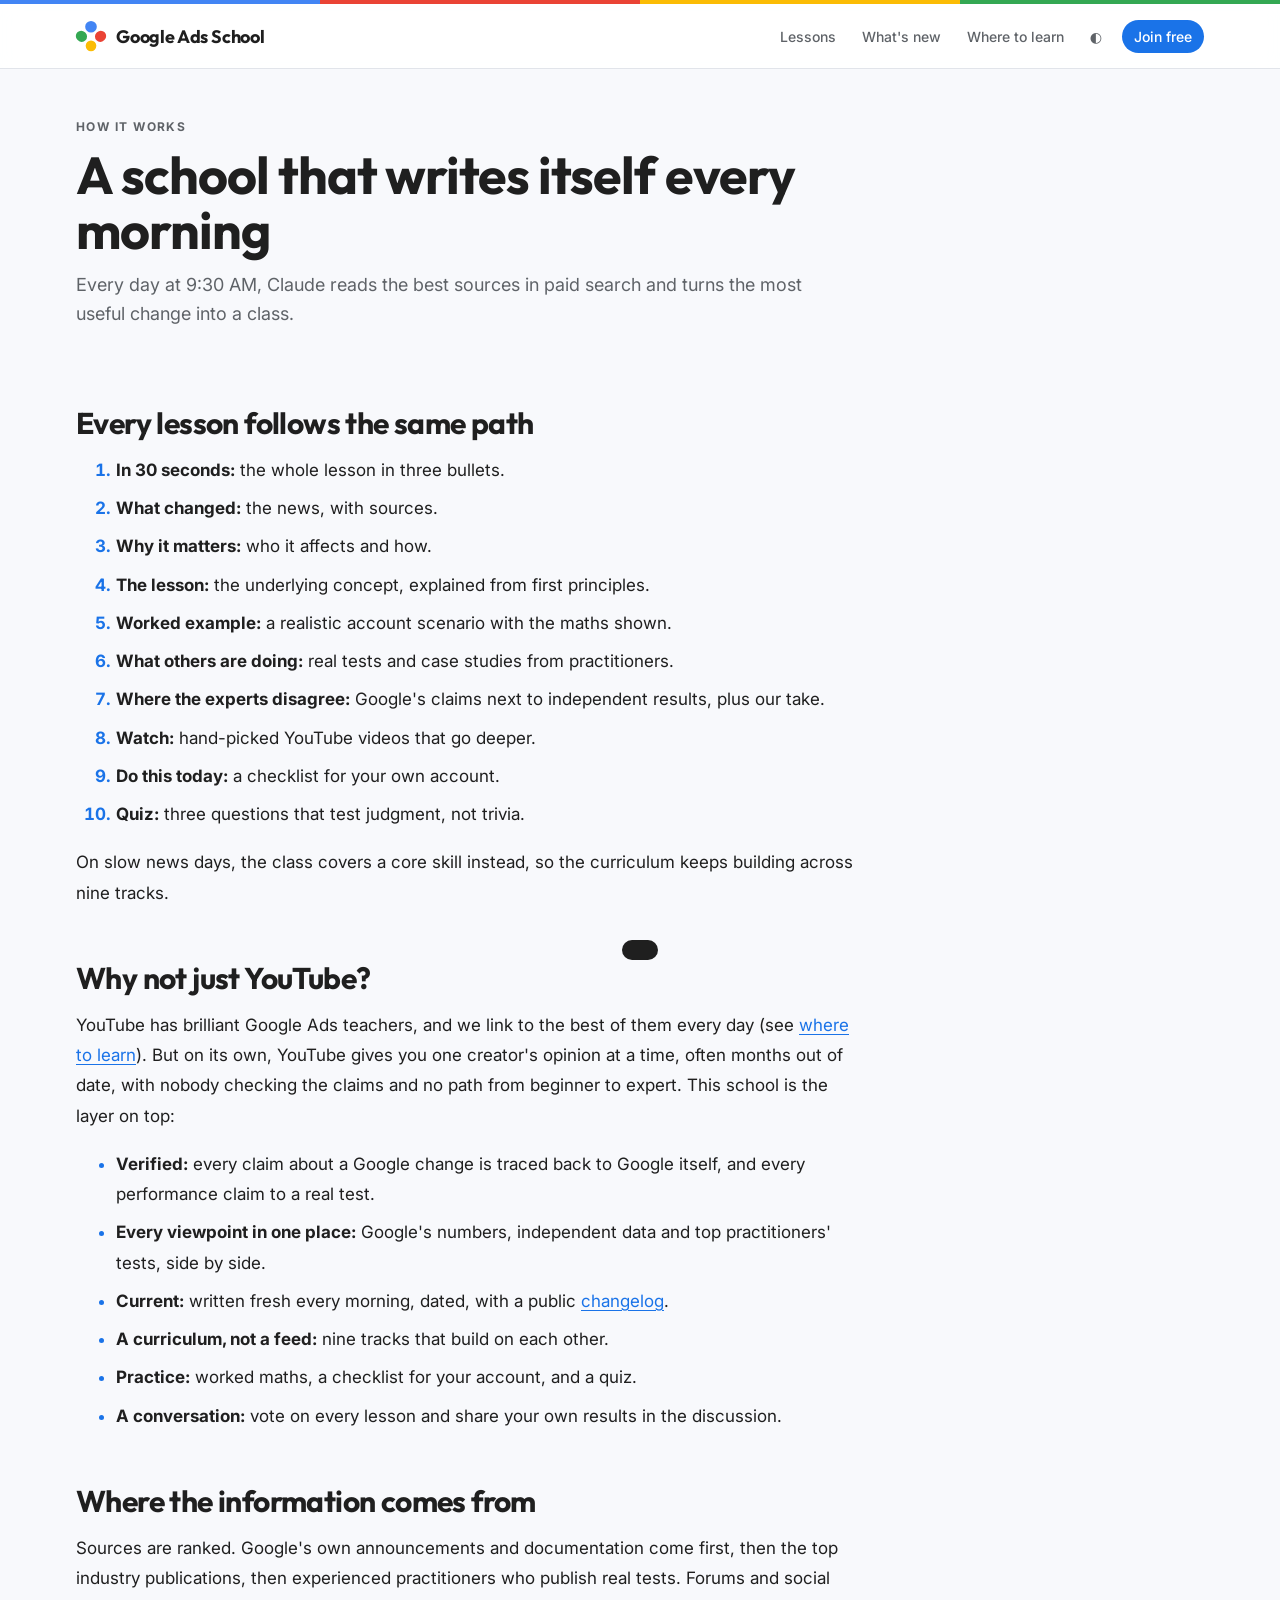
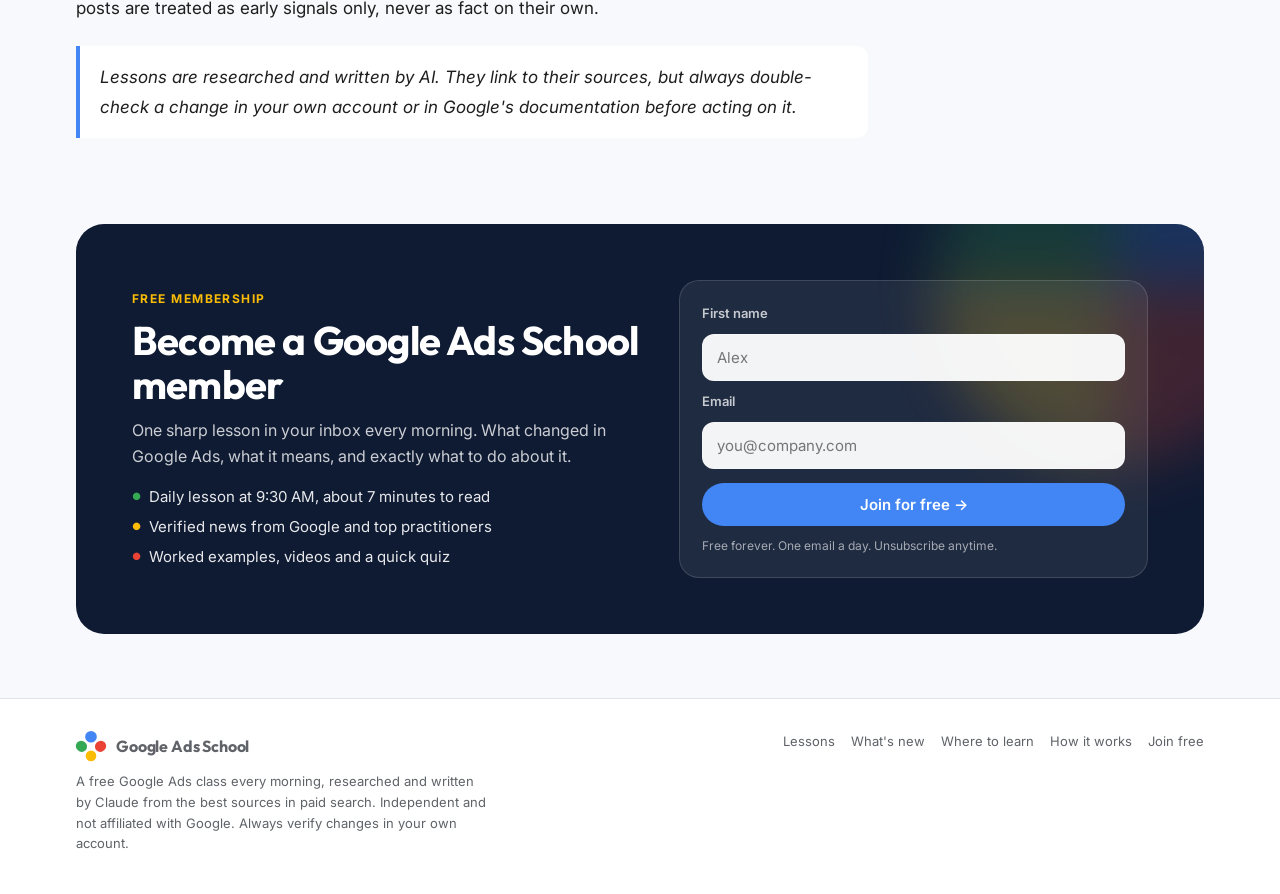
==== about.html @ 39fbebb6 "Launch Google Ads School with four lessons Static blog site, lesson build script, editorial playbook" ====
<!doctype html>
<html lang="en">
<head>
  <meta charset="utf-8">
  <meta name="viewport" content="width=device-width, initial-scale=1">
  <title>How It Works · Google Ads School</title>
  <link rel="preconnect" href="https://fonts.googleapis.com">
  <link rel="preconnect" href="https://fonts.gstatic.com" crossorigin>
  <link href="https://fonts.googleapis.com/css2?family=Outfit:wght@500;600;700&family=Inter:wght@400;500;600;700&display=swap" rel="stylesheet">
  <link rel="stylesheet" href="assets/style.css">
</head>
<body data-page="about">
  <div id="site-header"></div>
  <main class="wrap">
    <header class="page-head">
      <div class="eyebrow">How it works</div>
      <h1>A school that writes itself every morning</h1>
      <p>Every day at 9:30 AM, Claude reads the best sources in paid search and turns the most useful change into a class.</p>
    </header>
    <div class="about prose">
      <h2>Every lesson follows the same path</h2>
      <ol>
        <li><b>In 30 seconds:</b> the whole lesson in three bullets.</li>
        <li><b>What changed:</b> the news, with sources.</li>
        <li><b>Why it matters:</b> who it affects and how.</li>
        <li><b>The lesson:</b> the underlying concept, explained from first principles.</li>
        <li><b>Worked example:</b> a realistic account scenario with the maths shown.</li>
        <li><b>What others are doing:</b> real tests and case studies from practitioners.</li>
        <li><b>Where the experts disagree:</b> Google's claims next to independent results, plus our take.</li>
        <li><b>Watch:</b> hand-picked YouTube videos that go deeper.</li>
        <li><b>Do this today:</b> a checklist for your own account.</li>
        <li><b>Quiz:</b> three questions that test judgment, not trivia.</li>
      </ol>
      <p>On slow news days, the class covers a core skill instead, so the curriculum keeps building across nine tracks.</p>

      <h2>Why not just YouTube?</h2>
      <p>YouTube has brilliant Google Ads teachers, and we link to the best of them every day (see <a href="resources.html">where to learn</a>). But on its own, YouTube gives you one creator's opinion at a time, often months out of date, with nobody checking the claims and no path from beginner to expert. This school is the layer on top:</p>
      <ul>
        <li><b>Verified:</b> every claim about a Google change is traced back to Google itself, and every performance claim to a real test.</li>
        <li><b>Every viewpoint in one place:</b> Google's numbers, independent data and top practitioners' tests, side by side.</li>
        <li><b>Current:</b> written fresh every morning, dated, with a public <a href="updates.html">changelog</a>.</li>
        <li><b>A curriculum, not a feed:</b> nine tracks that build on each other.</li>
        <li><b>Practice:</b> worked maths, a checklist for your account, and a quiz.</li>
        <li><b>A conversation:</b> vote on every lesson and share your own results in the discussion.</li>
      </ul>

      <h2>Where the information comes from</h2>
      <p>Sources are ranked. Google's own announcements and documentation come first, then the top industry publications, then experienced practitioners who publish real tests. Forums and social posts are treated as early signals only, never as fact on their own.</p>
      <blockquote>Lessons are researched and written by AI. They link to their sources, but always double-check a change in your own account or in Google's documentation before acting on it.</blockquote>
    </div>
    <div id="join-slot"></div>
  </main>
  <div id="site-footer"></div>
  <script src="assets/config.js"></script>
  <script src="data/index.js"></script>
  <script src="assets/app.js"></script>
</body>
</html>
---- assets/style.css ----
:root {
  --g-blue: #4285f4;
  --g-red: #ea4335;
  --g-yellow: #fbbc05;
  --g-green: #34a853;

  --bg: #f8f9fc;
  --surface: #ffffff;
  --surface-2: #f1f3f8;
  --text: #1f1f1f;
  --muted: #5f6368;
  --line: #e1e4ea;
  --accent: #1a73e8;
  --accent-soft: #e8f0fe;
  --on-accent: #ffffff;
  --good: #188038;
  --good-soft: #e6f4ea;
  --bad: #c5221f;
  --bad-soft: #fce8e6;
  --warn: #b06000;
  --warn-soft: #fef7e0;
  --shadow: 0 1px 2px rgba(31, 31, 31, 0.06), 0 10px 30px rgba(31, 31, 31, 0.07);
  --radius: 16px;
  --display: "Outfit", "Inter", system-ui, sans-serif;
  --sans: "Inter", system-ui, -apple-system, "Segoe UI", sans-serif;
  --mono: "JetBrains Mono", ui-monospace, Consolas, monospace;
  --stripe: linear-gradient(90deg, var(--g-blue) 0 25%, var(--g-red) 25% 50%, var(--g-yellow) 50% 75%, var(--g-green) 75% 100%);
  color-scheme: light;
}
@media (prefers-color-scheme: dark) {
  :root:not([data-theme="light"]) {
    --bg: #111317;
    --surface: #1a1d23;
    --surface-2: #242830;
    --text: #e8eaed;
    --muted: #9aa0a6;
    --line: #30343c;
    --accent: #8ab4f8;
    --accent-soft: #1c2b45;
    --on-accent: #0b1a33;
    --good: #81c995;
    --good-soft: #15291d;
    --bad: #f28b82;
    --bad-soft: #3a1b19;
    --warn: #fdd663;
    --warn-soft: #332b12;
    --shadow: 0 1px 2px rgba(0, 0, 0, 0.35), 0 10px 30px rgba(0, 0, 0, 0.3);
    color-scheme: dark;
  }
}
:root[data-theme="dark"] {
  --bg: #111317;
  --surface: #1a1d23;
  --surface-2: #242830;
  --text: #e8eaed;
  --muted: #9aa0a6;
  --line: #30343c;
  --accent: #8ab4f8;
  --accent-soft: #1c2b45;
  --on-accent: #0b1a33;
  --good: #81c995;
  --good-soft: #15291d;
  --bad: #f28b82;
  --bad-soft: #3a1b19;
  --warn: #fdd663;
  --warn-soft: #332b12;
  --shadow: 0 1px 2px rgba(0, 0, 0, 0.35), 0 10px 30px rgba(0, 0, 0, 0.3);
  color-scheme: dark;
}

* { box-sizing: border-box; }
html { -webkit-text-size-adjust: 100%; scroll-behavior: smooth; }
body { margin: 0; background: var(--bg); color: var(--text); font: 16px/1.6 var(--sans); overflow-x: hidden; }
a { color: var(--accent); text-underline-offset: 3px; }
img { max-width: 100%; }
h1, h2, h3 { font-family: var(--display); letter-spacing: -0.02em; }
.wrap { max-width: 1160px; margin: 0 auto; padding: 0 16px; }
.sr-only { position: absolute; width: 1px; height: 1px; overflow: hidden; clip: rect(0 0 0 0); }

/* Header */
.stripe { height: 4px; background: var(--stripe); }
.site-header { border-bottom: 1px solid var(--line); background: color-mix(in srgb, var(--surface) 88%, transparent); backdrop-filter: blur(10px); position: sticky; top: 0; z-index: 20; }
.site-header .wrap { display: flex; align-items: center; justify-content: space-between; height: 64px; gap: 12px; }
.brand { display: flex; align-items: center; gap: 10px; color: var(--text); text-decoration: none; font: 700 18px var(--display); letter-spacing: -0.01em; white-space: nowrap; }
.brand-mark { width: 30px; height: 30px; display: grid; grid-template-columns: 1fr 1fr; gap: 3px; transform: rotate(45deg) scale(0.82); }
.brand-mark i { border-radius: 50%; display: block; }
.brand-mark i:nth-child(1) { background: var(--g-blue); }
.brand-mark i:nth-child(2) { background: var(--g-red); }
.brand-mark i:nth-child(3) { background: var(--g-green); }
.brand-mark i:nth-child(4) { background: var(--g-yellow); }
.nav { display: flex; gap: 2px; align-items: center; }
.nav a, .icon-btn { color: var(--muted); text-decoration: none; font: 500 14px var(--sans); padding: 8px 12px; border-radius: 999px; border: 0; background: none; cursor: pointer; }
.nav a:hover, .icon-btn:hover { background: var(--surface-2); color: var(--text); }
.nav a.cta { background: var(--accent); color: var(--on-accent); margin-left: 6px; }
.nav a.cta:hover { filter: brightness(1.08); background: var(--accent); color: var(--on-accent); }

/* Buttons & badges */
.btn { display: inline-flex; align-items: center; justify-content: center; gap: 8px; background: var(--accent); color: var(--on-accent); border: 0; border-radius: 999px; padding: 12px 22px; font: 600 15px var(--sans); cursor: pointer; text-decoration: none; transition: transform 0.15s, filter 0.15s; }
.btn:hover { filter: brightness(1.08); transform: translateY(-1px); }
.btn.ghost { background: var(--surface); color: var(--text); border: 1px solid var(--line); }
.badges { display: flex; flex-wrap: wrap; gap: 6px; align-items: center; }
.badge { font-size: 12px; font-weight: 600; padding: 3px 10px; border-radius: 999px; background: var(--surface-2); color: var(--muted); white-space: nowrap; }
.badge.track { background: color-mix(in srgb, var(--tc, var(--g-blue)) 14%, transparent); color: var(--text); }
.badge.track::before { content: ""; display: inline-block; width: 7px; height: 7px; border-radius: 50%; background: var(--tc, var(--g-blue)); margin-right: 6px; vertical-align: 1px; }
.badge.new { background: var(--g-red); color: #fff; letter-spacing: 0.04em; }
.eyebrow { font-size: 12px; text-transform: uppercase; letter-spacing: 0.12em; color: var(--muted); font-weight: 700; }
.live { display: inline-flex; align-items: center; gap: 8px; font-size: 13px; font-weight: 600; color: var(--text); background: var(--surface); border: 1px solid var(--line); padding: 6px 14px 6px 10px; border-radius: 999px; }
.live::before { content: ""; width: 8px; height: 8px; border-radius: 50%; background: var(--g-green); box-shadow: 0 0 0 0 rgba(52, 168, 83, 0.6); animation: pulse 2s infinite; }
@keyframes pulse { 70% { box-shadow: 0 0 0 8px rgba(52, 168, 83, 0); } 100% { box-shadow: 0 0 0 0 rgba(52, 168, 83, 0); } }
@media (prefers-reduced-motion: reduce) { .live::before { animation: none; } html { scroll-behavior: auto; } }

/* Sections */
.section { padding: 56px 0; }
.section-head { display: flex; justify-content: space-between; align-items: end; gap: 16px; flex-wrap: wrap; margin-bottom: 22px; }
.section-head h2 { font-size: clamp(26px, 3.4vw, 34px); margin: 6px 0 0; line-height: 1.15; }
.section-head p { margin: 6px 0 0; color: var(--muted); max-width: 56ch; }
.link-arrow { font-weight: 600; text-decoration: none; white-space: nowrap; }
.link-arrow:hover { text-decoration: underline; }

/* Hero */
.hero { padding: 48px 0 24px; display: grid; grid-template-columns: 1.05fr 1fr; gap: 40px; align-items: center; }
.hero h1 { font-size: clamp(38px, 6vw, 64px); line-height: 1.02; margin: 18px 0 16px; }
.hero h1 .c1 { color: var(--g-blue); } .hero h1 .c2 { color: var(--g-red); } .hero h1 .c3 { color: var(--g-yellow); } .hero h1 .c4 { color: var(--g-green); }
.hero .lede { font-size: 18px; color: var(--muted); max-width: 52ch; margin: 0 0 26px; }
.hero-actions { display: flex; flex-wrap: wrap; gap: 10px; }
.hero-proof { display: flex; flex-wrap: wrap; gap: 18px; margin-top: 28px; font-size: 14px; color: var(--muted); }
.hero-proof b { color: var(--text); font: 700 22px var(--display); display: block; }

/* Featured (today's lesson) */
.featured { position: relative; display: block; background: var(--surface); border: 1px solid var(--line); border-radius: 22px; padding: 28px; text-decoration: none; color: inherit; box-shadow: var(--shadow); overflow: hidden; transition: transform 0.2s; }
.featured:hover { transform: translateY(-3px); }
.featured::before { content: ""; position: absolute; inset: 0 0 auto 0; height: 6px; background: var(--stripe); }
.featured .kicker { display: flex; justify-content: space-between; align-items: center; gap: 12px; margin-bottom: 16px; }
.featured h2 { font-size: clamp(24px, 2.8vw, 30px); line-height: 1.2; margin: 14px 0 10px; }
.featured p { color: var(--muted); margin: 0 0 20px; }
.featured .inside { display: grid; grid-template-columns: 1fr 1fr; gap: 8px 16px; padding: 16px 0 0; border-top: 1px dashed var(--line); font-size: 14px; color: var(--muted); }
.featured .inside span::before { content: "✓ "; color: var(--g-green); font-weight: 700; }
.featured .go { margin-top: 20px; display: flex; justify-content: space-between; align-items: center; font-weight: 600; color: var(--accent); }

/* What's new timeline */
.updates { display: grid; gap: 14px; }
.day { display: grid; grid-template-columns: 150px 1fr; gap: 20px; background: var(--surface); border: 1px solid var(--line); border-radius: var(--radius); padding: 18px 20px; }
.day-label b { display: block; font: 700 18px var(--display); }
.day-label span { color: var(--muted); font-size: 13px; }
.day.today { border-color: color-mix(in srgb, var(--g-blue) 45%, var(--line)); box-shadow: 0 0 0 3px color-mix(in srgb, var(--g-blue) 12%, transparent); }
.day ul { list-style: none; margin: 0; padding: 0; display: grid; gap: 8px; }
.day li { display: flex; gap: 10px; align-items: baseline; flex-wrap: wrap; }
.day li a { color: var(--text); font-weight: 600; text-decoration: none; }
.day li a:hover { color: var(--accent); }
.tag-added, .tag-updated { font-size: 11px; font-weight: 700; text-transform: uppercase; letter-spacing: 0.06em; padding: 2px 8px; border-radius: 6px; }
.tag-added { background: var(--good-soft); color: var(--good); }
.tag-updated { background: var(--warn-soft); color: var(--warn); }
.day li small { color: var(--muted); }

/* Filters & grid */
.filters { display: flex; flex-wrap: wrap; gap: 8px; margin-bottom: 20px; align-items: center; }
.chip { border: 1px solid var(--line); background: var(--surface); color: var(--muted); border-radius: 999px; padding: 7px 14px; font: 500 13px var(--sans); cursor: pointer; }
.chip:hover { color: var(--text); }
.chip[aria-pressed="true"] { background: var(--text); color: var(--bg); border-color: var(--text); }
.search { border: 1px solid var(--line); background: var(--surface); color: var(--text); border-radius: 999px; padding: 10px 16px; font: 15px var(--sans); width: 280px; max-width: 100%; }
.grid { display: grid; grid-template-columns: repeat(auto-fill, minmax(300px, 1fr)); gap: 18px; }
.card { position: relative; background: var(--surface); border: 1px solid var(--line); border-radius: var(--radius); padding: 22px; text-decoration: none; color: inherit; display: flex; flex-direction: column; gap: 12px; transition: transform 0.15s, box-shadow 0.15s; overflow: hidden; }
.card::before { content: ""; position: absolute; inset: 0 auto 0 0; width: 4px; background: var(--tc, var(--g-blue)); }
.card:hover { transform: translateY(-3px); box-shadow: var(--shadow); }
.card h3 { font-size: 20px; line-height: 1.25; margin: 0; }
.card p { margin: 0; color: var(--muted); font-size: 14.5px; flex: 1; }
.card .meta { font-size: 13px; color: var(--muted); display: flex; justify-content: space-between; }
.card .meta .read { color: var(--accent); font-weight: 600; }
.empty { padding: 40px; text-align: center; color: var(--muted); border: 1px dashed var(--line); border-radius: var(--radius); grid-column: 1 / -1; }

/* Tracks */
.tracks { display: grid; grid-template-columns: repeat(auto-fill, minmax(200px, 1fr)); gap: 12px; }
.track-tile { text-align: left; background: var(--surface); border: 1px solid var(--line); border-radius: 14px; padding: 16px; cursor: pointer; color: var(--text); font: inherit; display: flex; flex-direction: column; gap: 6px; transition: border-color 0.15s, transform 0.15s; }
.track-tile:hover { border-color: var(--tc); transform: translateY(-2px); }
.track-tile .dot { width: 34px; height: 34px; border-radius: 10px; background: color-mix(in srgb, var(--tc) 16%, transparent); display: grid; place-items: center; font-size: 17px; }
.track-tile b { font: 600 15px var(--display); }
.track-tile small { color: var(--muted); }
.track-tile[disabled] { opacity: 0.55; cursor: default; transform: none; border-color: var(--line); }

/* Resources */
.resources { display: grid; grid-template-columns: repeat(auto-fill, minmax(250px, 1fr)); gap: 14px; }
.res { background: var(--surface); border: 1px solid var(--line); border-radius: 14px; padding: 18px; text-decoration: none; color: inherit; display: flex; flex-direction: column; gap: 6px; transition: transform 0.15s, box-shadow 0.15s; }
.res:hover { transform: translateY(-2px); box-shadow: var(--shadow); }
.res .kind { font-size: 11px; font-weight: 700; text-transform: uppercase; letter-spacing: 0.08em; color: var(--tc, var(--muted)); }
.res b { font: 600 17px var(--display); }
.res p { margin: 0; font-size: 14px; color: var(--muted); }
.res .why { font-size: 13px; color: var(--text); margin-top: auto; padding-top: 8px; border-top: 1px dashed var(--line); }
.res-group { margin-bottom: 44px; }
.res-group h2 { display: flex; align-items: center; gap: 10px; font-size: 24px; margin: 0 0 6px; }
.res-group h2::before { content: ""; width: 12px; height: 12px; border-radius: 50%; background: var(--tc); }
.res-group > p { color: var(--muted); margin: 0 0 16px; }

/* Subscribe */
.subscribe { position: relative; overflow: hidden; border-radius: 28px; padding: clamp(28px, 5vw, 56px); background: #0f1b33; color: #fff; display: grid; grid-template-columns: 1.1fr 1fr; gap: 32px; align-items: center; margin: 24px 0 64px; }
.subscribe::after { content: ""; position: absolute; width: 360px; height: 360px; right: -90px; top: -120px; border-radius: 50%; background: conic-gradient(var(--g-blue) 0 25%, var(--g-red) 0 50%, var(--g-yellow) 0 75%, var(--g-green) 0); opacity: 0.22; filter: blur(30px); pointer-events: none; }
.subscribe h2 { font-size: clamp(28px, 4vw, 40px); line-height: 1.1; margin: 10px 0 12px; }
.subscribe p { color: rgba(255, 255, 255, 0.78); margin: 0; }
.subscribe .eyebrow { color: var(--g-yellow); }
.subscribe ul { margin: 16px 0 0; padding: 0; list-style: none; display: grid; gap: 6px; font-size: 15px; color: rgba(255, 255, 255, 0.9); }
.subscribe li::before { content: "●"; margin-right: 8px; color: var(--g-green); font-size: 10px; vertical-align: 2px; }
.subscribe li:nth-child(2)::before { color: var(--g-yellow); }
.subscribe li:nth-child(3)::before { color: var(--g-red); }
.sub-form { position: relative; z-index: 1; background: rgba(255, 255, 255, 0.07); border: 1px solid rgba(255, 255, 255, 0.14); border-radius: 20px; padding: 22px; display: grid; gap: 10px; }
.sub-form label { font-size: 13px; color: rgba(255, 255, 255, 0.75); font-weight: 600; }
.sub-form input { width: 100%; border: 1px solid rgba(255, 255, 255, 0.2); background: rgba(255, 255, 255, 0.95); color: #1f1f1f; border-radius: 12px; padding: 13px 14px; font: 15px var(--sans); }
.sub-form .btn { background: var(--g-blue); color: #fff; width: 100%; margin-top: 4px; }
.sub-form small { color: rgba(255, 255, 255, 0.6); font-size: 12px; }
.sub-form .ok { background: rgba(52, 168, 83, 0.18); border: 1px solid rgba(52, 168, 83, 0.5); color: #fff; padding: 12px 14px; border-radius: 12px; font-size: 14px; }
.sub-mini { background: var(--surface); border: 1px solid var(--line); border-radius: 14px; padding: 16px; margin-top: 24px; position: relative; overflow: hidden; }
.sub-mini::before { content: ""; position: absolute; inset: 0 0 auto 0; height: 4px; background: var(--stripe); }
.sub-mini b { font: 600 16px var(--display); display: block; margin: 4px 0; }
.sub-mini p { font-size: 13px; color: var(--muted); margin: 0 0 10px; }
.sub-mini input { width: 100%; border: 1px solid var(--line); background: var(--bg); color: var(--text); border-radius: 10px; padding: 9px 12px; font: 14px var(--sans); margin-bottom: 8px; }
.sub-mini .btn { width: 100%; padding: 9px; font-size: 14px; }

/* Lesson page */
.progress { position: fixed; top: 0; left: 0; height: 4px; width: 0; background: var(--stripe); background-size: 100vw 4px; z-index: 30; }
.lesson-layout { display: grid; grid-template-columns: minmax(0, 1fr) 260px; gap: 56px; padding: 32px 0 40px; }
.crumbs { font-size: 14px; color: var(--muted); display: flex; gap: 8px; flex-wrap: wrap; }
.crumbs a { color: var(--muted); text-decoration: none; }
.crumbs a:hover { color: var(--accent); }
.lesson-head h1 { font-size: clamp(32px, 5vw, 50px); line-height: 1.06; margin: 16px 0 14px; }
.lesson-head .summary { font-size: 19px; color: var(--muted); margin: 0 0 20px; }
.lesson-head .meta { font-size: 14px; color: var(--muted); display: flex; flex-wrap: wrap; gap: 6px 16px; align-items: center; }
.lesson-head .meta b { color: var(--text); font-weight: 600; }
.lesson-head { border-bottom: 1px solid var(--line); padding-bottom: 24px; margin-bottom: 8px; }
.share { border: 1px solid var(--line); background: var(--surface); color: var(--text); border-radius: 999px; padding: 5px 12px; font: 500 13px var(--sans); cursor: pointer; }
.toc { position: sticky; top: 88px; align-self: start; font-size: 14px; }
.toc h4 { margin: 0 0 10px; font-size: 12px; text-transform: uppercase; letter-spacing: 0.1em; color: var(--muted); }
.toc a { display: block; color: var(--muted); text-decoration: none; padding: 5px 0 5px 14px; border-left: 2px solid var(--line); line-height: 1.4; }
.toc a:hover, .toc a.active { color: var(--text); border-left-color: var(--accent); }
.toc a.active { font-weight: 600; }

.prose { font-size: 17px; line-height: 1.78; max-width: 72ch; }
.prose h2 { font-size: 30px; line-height: 1.2; margin: 52px 0 14px; scroll-margin-top: 90px; }
.prose h3 { font-size: 21px; margin: 32px 0 8px; scroll-margin-top: 90px; }
.prose p, .prose ul, .prose ol { margin: 0 0 18px; }
.prose li { margin-bottom: 8px; }
.prose li::marker { color: var(--accent); font-weight: 700; }
.prose code { font: 0.88em var(--mono); background: var(--surface-2); padding: 2px 6px; border-radius: 6px; }
.prose pre { background: var(--surface-2); padding: 16px; border-radius: 12px; overflow-x: auto; }
.prose pre code { background: none; padding: 0; }
.prose blockquote { margin: 22px 0; padding: 16px 20px; border-left: 4px solid var(--g-blue); background: var(--surface); border-radius: 0 12px 12px 0; color: var(--text); font-style: italic; }
.prose table { width: 100%; border-collapse: collapse; margin: 22px 0; font-size: 15px; display: block; overflow-x: auto; border: 1px solid var(--line); border-radius: 12px; }
.prose th, .prose td { border-bottom: 1px solid var(--line); padding: 11px 14px; text-align: left; vertical-align: top; }
.prose tr:last-child td { border-bottom: 0; }
.prose th { background: var(--surface-2); font-weight: 600; }
.prose hr { border: 0; border-top: 1px solid var(--line); margin: 44px 0; }
.prose .tldr { background: var(--surface); border: 1px solid var(--line); border-radius: 18px; padding: 6px 24px 8px; margin: 28px 0 8px; position: relative; overflow: hidden; }
.prose .tldr::before { content: ""; position: absolute; inset: 0 auto 0 0; width: 5px; background: var(--stripe); background-size: 5px 100%; background-image: linear-gradient(180deg, var(--g-blue) 0 25%, var(--g-red) 25% 50%, var(--g-yellow) 50% 75%, var(--g-green) 75%); }
.prose .tldr h2 { font-size: 13px; text-transform: uppercase; letter-spacing: 0.12em; color: var(--muted); margin: 18px 0 8px; font-family: var(--sans); }
.prose .debate { background: linear-gradient(135deg, color-mix(in srgb, var(--g-red) 7%, var(--surface)), color-mix(in srgb, var(--g-blue) 7%, var(--surface))); border: 1px solid var(--line); border-radius: 18px; padding: 4px 24px 8px; margin: 44px 0; }
.prose .debate h2 { margin-top: 24px; }

.callout { margin: 26px 0; padding: 16px 20px; border-radius: 14px; border: 1px solid var(--line); background: var(--surface); font-style: normal; }
.callout-title { font-weight: 700; font-size: 12px; text-transform: uppercase; letter-spacing: 0.1em; margin-bottom: 6px; display: flex; align-items: center; gap: 8px; }
.callout-title::before { content: ""; width: 8px; height: 8px; border-radius: 50%; background: currentColor; }
.callout p:last-child { margin-bottom: 0; }
.callout.tip { background: var(--good-soft); border-color: transparent; }
.callout.tip .callout-title { color: var(--good); }
.callout.example { background: var(--accent-soft); border-color: transparent; }
.callout.example .callout-title { color: var(--accent); }
.callout.warning { background: var(--bad-soft); border-color: transparent; }
.callout.warning .callout-title { color: var(--bad); }
.callout.note { background: var(--warn-soft); border-color: transparent; }
.callout.note .callout-title { color: var(--warn); }
.callout.take { background: var(--surface); border: 2px solid var(--text); }

/* Videos */
.videos { display: grid; grid-template-columns: repeat(auto-fill, minmax(250px, 1fr)); gap: 16px; margin: 20px 0 28px; }
.video { background: var(--surface); border: 1px solid var(--line); border-radius: 14px; overflow: hidden; }
.video-frame { position: relative; aspect-ratio: 16 / 9; background: #000; cursor: pointer; border: 0; padding: 0; width: 100%; display: block; }
.video-frame img { width: 100%; height: 100%; object-fit: cover; display: block; opacity: 0.88; transition: opacity 0.2s; }
.video-frame:hover img { opacity: 1; }
.video-frame .play { position: absolute; inset: 0; display: grid; place-items: center; }
.video-frame .play span { width: 60px; height: 42px; border-radius: 12px; background: #ff0033; display: grid; place-items: center; color: #fff; font-size: 18px; }
.video-frame iframe { width: 100%; height: 100%; border: 0; display: block; }
.video-info { padding: 12px 14px; font-size: 14px; line-height: 1.4; }
.video-info b { display: block; margin-bottom: 4px; }
.video-info span { color: var(--muted); font-size: 13px; }

/* Quiz */
.quiz { margin: 20px 0; display: grid; gap: 16px; }
.quiz-q { background: var(--surface); border: 1px solid var(--line); border-radius: 14px; padding: 20px; }
.quiz-q > p { font-weight: 600; margin: 0 0 12px; }
.quiz-opt { display: block; width: 100%; text-align: left; border: 1px solid var(--line); background: var(--bg); color: var(--text); border-radius: 12px; padding: 11px 14px; margin-bottom: 8px; font: 15px var(--sans); cursor: pointer; }
.quiz-opt:hover:not(:disabled) { border-color: var(--accent); }
.quiz-opt.correct { background: var(--good-soft); border-color: var(--good); }
.quiz-opt.wrong { background: var(--bad-soft); border-color: var(--bad); }
.quiz-opt:disabled { cursor: default; }
.quiz-why { font-size: 14px; color: var(--muted); margin: 8px 0 0; display: none; }
.quiz-q.answered .quiz-why { display: block; }
.quiz-score { font-weight: 600; text-align: center; padding: 12px; border-radius: 12px; background: var(--accent-soft); color: var(--text); display: none; }

/* Community: reactions & comments */
.community { max-width: 72ch; margin-top: 56px; }
.take-box { background: var(--surface); border: 1px solid var(--line); border-radius: 20px; padding: 24px; }
.take-box h2 { font-size: 26px; margin: 4px 0 6px; }
.take-box > p { color: var(--muted); margin: 0 0 18px; }
.vote-row { display: grid; grid-template-columns: 1fr 1fr; gap: 12px; }
.vote { display: flex; align-items: center; justify-content: center; gap: 10px; border: 2px solid var(--line); background: var(--bg); color: var(--text); border-radius: 14px; padding: 14px; font: 600 16px var(--sans); cursor: pointer; transition: border-color 0.15s, background 0.15s, transform 0.1s; }
.vote:active { transform: scale(0.98); }
.vote .emoji { font-size: 22px; }
.vote .count { color: var(--muted); font-weight: 500; }
.vote.agree:hover, .vote.agree[aria-pressed="true"] { border-color: var(--g-green); background: var(--good-soft); }
.vote.disagree:hover, .vote.disagree[aria-pressed="true"] { border-color: var(--g-red); background: var(--bad-soft); }
.meter { height: 8px; border-radius: 999px; background: var(--bad-soft); overflow: hidden; margin: 16px 0 6px; display: flex; }
.meter i { display: block; height: 100%; background: var(--g-green); transition: width 0.4s; }
.meter-label { font-size: 13px; color: var(--muted); display: flex; justify-content: space-between; }
.comments { margin-top: 28px; }
.comments h3 { font-size: 22px; margin: 0 0 14px; }
.comment-form { display: grid; gap: 10px; background: var(--surface); border: 1px solid var(--line); border-radius: 16px; padding: 18px; }
.comment-form .row { display: grid; grid-template-columns: 1fr auto; gap: 10px; }
.comment-form input, .comment-form textarea { width: 100%; border: 1px solid var(--line); background: var(--bg); color: var(--text); border-radius: 10px; padding: 10px 12px; font: 15px var(--sans); }
.comment-form textarea { min-height: 96px; resize: vertical; }
.stance { display: flex; gap: 6px; }
.stance button { border: 1px solid var(--line); background: var(--bg); color: var(--muted); border-radius: 999px; padding: 8px 12px; font: 500 13px var(--sans); cursor: pointer; white-space: nowrap; }
.stance button[aria-pressed="true"][data-v="agree"] { background: var(--good-soft); border-color: var(--g-green); color: var(--good); }
.stance button[aria-pressed="true"][data-v="disagree"] { background: var(--bad-soft); border-color: var(--g-red); color: var(--bad); }
.stance button[aria-pressed="true"][data-v="mixed"] { background: var(--warn-soft); border-color: var(--g-yellow); color: var(--warn); }
.comment-form .actions { display: flex; justify-content: space-between; align-items: center; gap: 10px; flex-wrap: wrap; }
.comment-form small { color: var(--muted); }
.comment-list { list-style: none; padding: 0; margin: 16px 0 0; display: grid; gap: 12px; }
.comment { display: grid; grid-template-columns: 38px 1fr; gap: 12px; background: var(--surface); border: 1px solid var(--line); border-radius: 14px; padding: 14px 16px; }
.avatar { width: 38px; height: 38px; border-radius: 50%; display: grid; place-items: center; color: #fff; font-weight: 700; background: var(--ac, var(--g-blue)); }
.comment .who { font-size: 14px; display: flex; gap: 8px; align-items: center; flex-wrap: wrap; }
.comment .who time { color: var(--muted); font-size: 12px; }
.comment p { margin: 4px 0 0; font-size: 15px; white-space: pre-wrap; overflow-wrap: anywhere; }
.pill { font-size: 11px; font-weight: 700; padding: 2px 8px; border-radius: 999px; text-transform: uppercase; letter-spacing: 0.05em; }
.pill.agree { background: var(--good-soft); color: var(--good); }
.pill.disagree { background: var(--bad-soft); color: var(--bad); }
.pill.mixed { background: var(--warn-soft); color: var(--warn); }
.preview-note { font-size: 12px; color: var(--muted); background: var(--surface-2); border-radius: 10px; padding: 8px 12px; margin-top: 12px; }

.keep { padding: 48px 0 8px; border-top: 1px solid var(--line); margin-top: 56px; }
.pager { display: grid; grid-template-columns: 1fr 1fr; gap: 16px; margin-top: 18px; }
.pager a { border: 1px solid var(--line); border-radius: 14px; padding: 16px 18px; text-decoration: none; color: var(--text); background: var(--surface); font-weight: 600; }
.pager a:hover { border-color: var(--accent); }
.pager a span { display: block; font-size: 12px; color: var(--muted); font-weight: 500; }
.pager a.next { text-align: right; grid-column: 2; }

.toast { position: fixed; bottom: 20px; left: 50%; transform: translateX(-50%) translateY(80px); background: var(--text); color: var(--bg); padding: 10px 18px; border-radius: 999px; font-size: 14px; font-weight: 500; transition: transform 0.25s; z-index: 40; }
.toast.show { transform: translateX(-50%) translateY(0); }

.site-footer { border-top: 1px solid var(--line); padding: 32px 0 40px; color: var(--muted); font-size: 13px; background: var(--surface); }
.site-footer .wrap { display: flex; justify-content: space-between; gap: 20px; flex-wrap: wrap; }
.site-footer nav { display: flex; gap: 16px; flex-wrap: wrap; }
.site-footer a { color: var(--muted); text-decoration: none; }
.site-footer a:hover { color: var(--text); }

.page-head { padding: 48px 0 24px; max-width: 760px; }
.page-head h1 { font-size: clamp(34px, 5vw, 52px); line-height: 1.05; margin: 12px 0 14px; }
.page-head p { font-size: 18px; color: var(--muted); margin: 0; }
.about { max-width: 72ch; padding-bottom: 40px; }

@media (max-width: 920px) {
  .hero { grid-template-columns: 1fr; gap: 28px; padding-top: 32px; }
  .subscribe { grid-template-columns: 1fr; }
  .lesson-layout { grid-template-columns: 1fr; gap: 0; padding-top: 20px; }
  .toc { display: none; }
}
@media (max-width: 640px) {
  .nav a.hide-sm { display: none; }
  .day { grid-template-columns: 1fr; gap: 8px; }
  .featured .inside { grid-template-columns: 1fr; }
  .section { padding: 40px 0; }
  .search { width: 100%; }
  .prose { font-size: 16px; }
  .prose h2 { font-size: 25px; }
  .vote-row { grid-template-columns: 1fr; }
  .comment-form .row { grid-template-columns: 1fr; }
  .pager { grid-template-columns: 1fr; }
  .pager a.next { grid-column: 1; }
  .brand { font-size: 16px; }
}
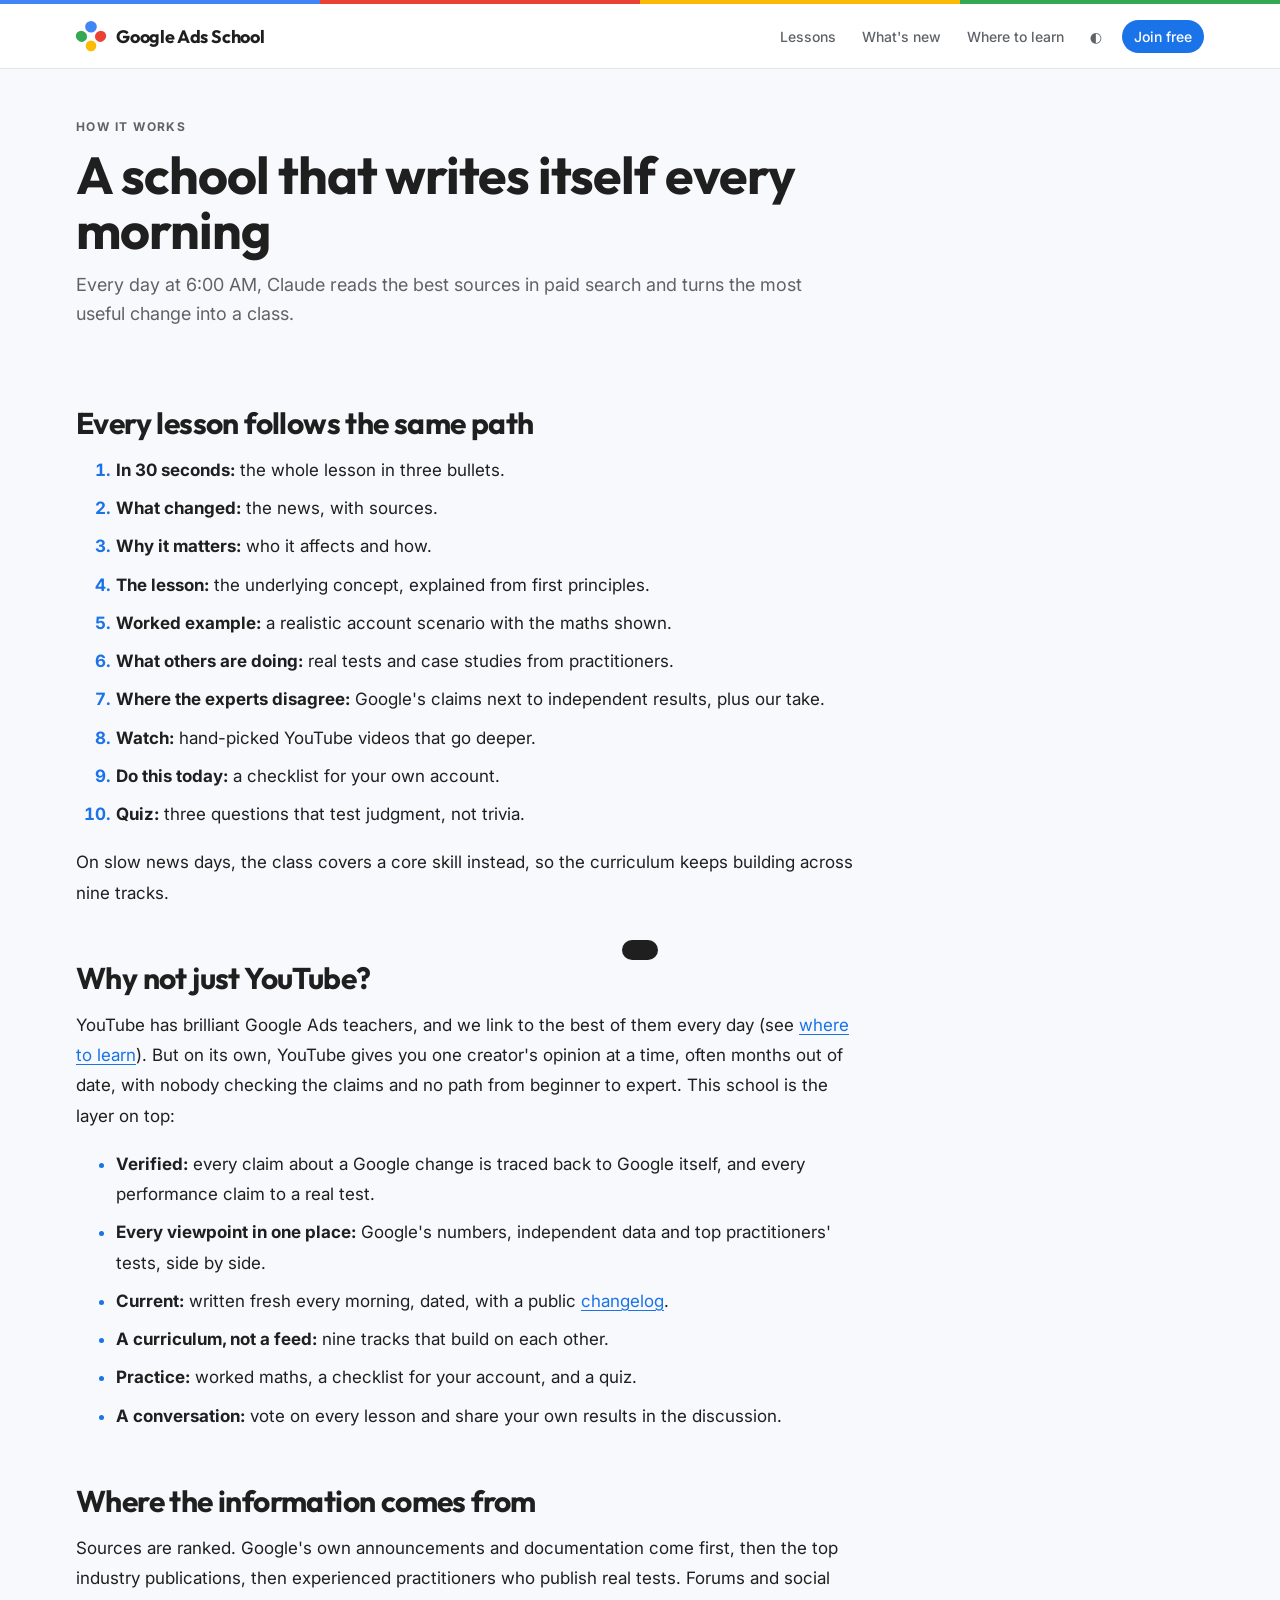
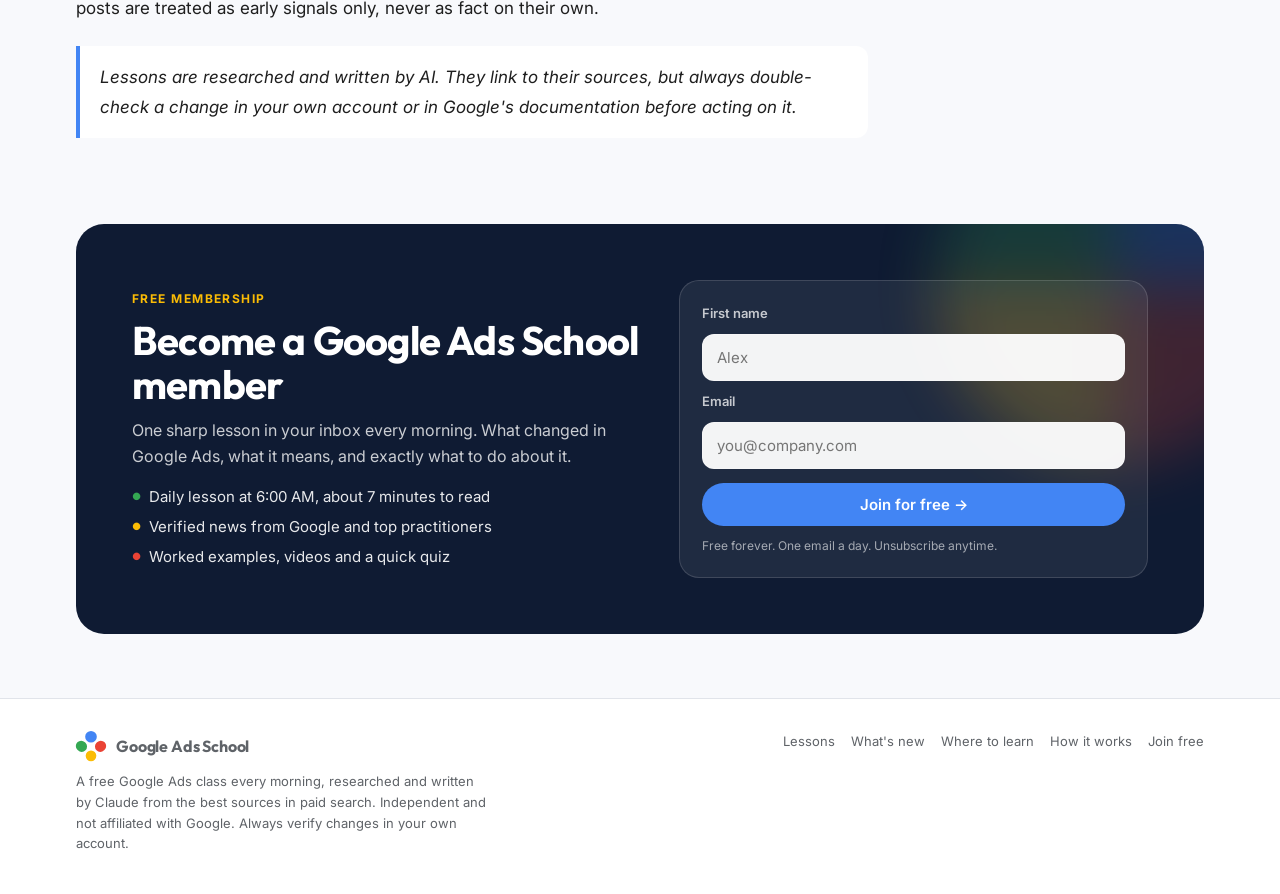
==== commit 452ceb0f: "Move the daily lesson time to 6:00 AM Beirut Co-Authored-By: Claude Sonnet 5.5 <noreply@anthropic.co" ====
--- a/about.html
+++ b/about.html
@@ -15,7 +15,7 @@
     <header class="page-head">
       <div class="eyebrow">How it works</div>
       <h1>A school that writes itself every morning</h1>
-      <p>Every day at 9:30 AM, Claude reads the best sources in paid search and turns the most useful change into a class.</p>
+      <p>Every day at 6:00 AM, Claude reads the best sources in paid search and turns the most useful change into a class.</p>
     </header>
     <div class="about prose">
       <h2>Every lesson follows the same path</h2>
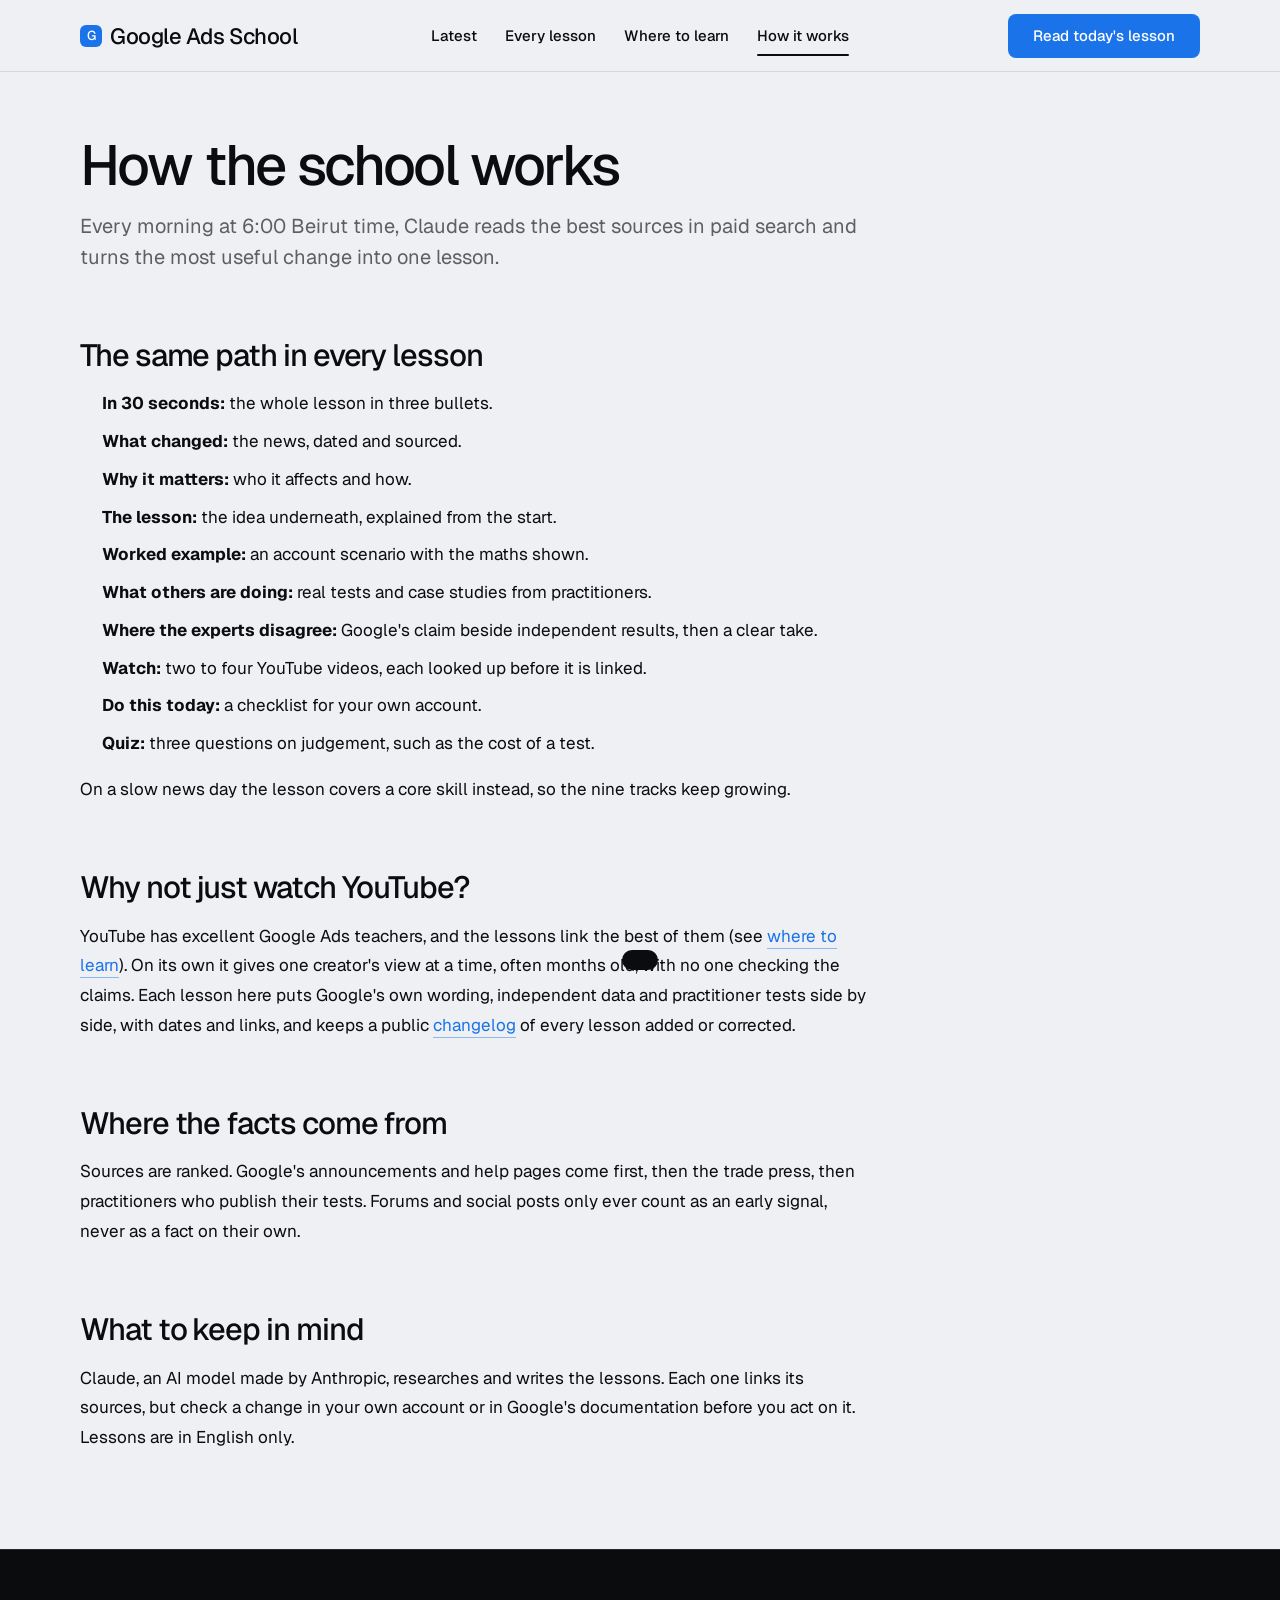
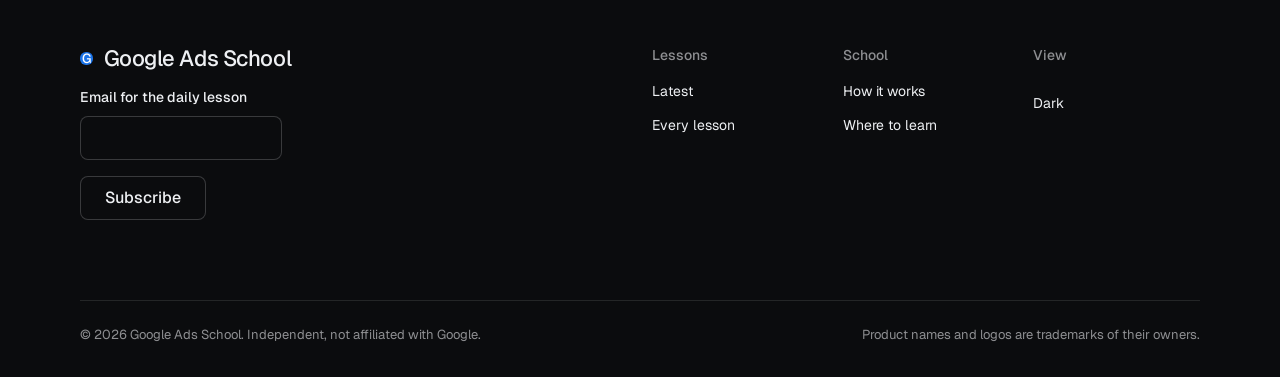
==== commit cc282ffc: "Redesign the site with the taste-skill design system Rebuilt the home page from the kit (centred her" ====
--- a/about.html
+++ b/about.html
@@ -1,58 +1,79 @@
 <!doctype html>
-<html lang="en">
+<html lang="en" data-radius="soft" data-buttons="solid" data-motion>
 <head>
-  <meta charset="utf-8">
-  <meta name="viewport" content="width=device-width, initial-scale=1">
-  <title>How It Works · Google Ads School</title>
-  <link rel="preconnect" href="https://fonts.googleapis.com">
-  <link rel="preconnect" href="https://fonts.gstatic.com" crossorigin>
-  <link href="https://fonts.googleapis.com/css2?family=Outfit:wght@500;600;700&family=Inter:wght@400;500;600;700&display=swap" rel="stylesheet">
-  <link rel="stylesheet" href="assets/style.css">
+<meta charset="utf-8">
+<meta name="viewport" content="width=device-width, initial-scale=1, viewport-fit=cover">
+<link rel="icon" href="favicon.svg" type="image/svg+xml">
+<meta name="theme-color" content="#eef0f3">
+<link rel="preconnect" href="https://fonts.googleapis.com">
+<link rel="preconnect" href="https://fonts.gstatic.com" crossorigin>
+<link href="https://fonts.googleapis.com/css2?family=Geist:wght@400..700&family=Geist+Mono:wght@400..500&display=swap" rel="stylesheet">
+<link rel="stylesheet" href="assets/system.css">
+<link rel="stylesheet" href="assets/ui/cards.css">
+<link rel="stylesheet" href="assets/motion/motion.css">
+<link rel="stylesheet" href="assets/layout/layout.css">
+<style>
+:root {
+  --p-bg: #eef0f3; --p-surface: #e2e5ea; --p-ink: #0b0c0e; --p-muted: #5e5f62;
+  --p-accent: #1a73e8; --p-accent-ink: #ffffff; --p-action: #1a73e8; --p-action-ink: #ffffff;
+  --p-inv-bg: #0b0c0e; --p-inv-surface: #17181a; --p-inv-ink: #eef0f3; --p-inv-muted: #8e8f92;
+  --p-inv-accent: #1a73e8; --p-inv-accent-ink: #ffffff; --p-inv-action: #1a73e8; --p-inv-action-ink: #ffffff;
+  --font-display: "Geist", system-ui, sans-serif;
+  --font-text: "Geist", system-ui, sans-serif;
+  --font-mono: "Geist Mono", ui-monospace, "SFMono-Regular", Menlo, Consolas, monospace;
+  --display-weight: 500;
+  --display-tracking: -0.035em;
+  --display-tracking-xl: -0.045em;
+}
+</style>
+<link rel="stylesheet" href="assets/school.css">
+<link rel="stylesheet" href="assets/content.css">
+<script src="assets/theme.js"></script>
+<title>How it works · Google Ads School</title>
+<meta name="description" content="How Google Ads School researches, writes and checks one Google Ads lesson every morning.">
 </head>
 <body data-page="about">
-  <div id="site-header"></div>
-  <main class="wrap">
-    <header class="page-head">
-      <div class="eyebrow">How it works</div>
-      <h1>A school that writes itself every morning</h1>
-      <p>Every day at 6:00 AM, Claude reads the best sources in paid search and turns the most useful change into a class.</p>
-    </header>
-    <div class="about prose">
-      <h2>Every lesson follows the same path</h2>
-      <ol>
-        <li><b>In 30 seconds:</b> the whole lesson in three bullets.</li>
-        <li><b>What changed:</b> the news, with sources.</li>
-        <li><b>Why it matters:</b> who it affects and how.</li>
-        <li><b>The lesson:</b> the underlying concept, explained from first principles.</li>
-        <li><b>Worked example:</b> a realistic account scenario with the maths shown.</li>
-        <li><b>What others are doing:</b> real tests and case studies from practitioners.</li>
-        <li><b>Where the experts disagree:</b> Google's claims next to independent results, plus our take.</li>
-        <li><b>Watch:</b> hand-picked YouTube videos that go deeper.</li>
-        <li><b>Do this today:</b> a checklist for your own account.</li>
-        <li><b>Quiz:</b> three questions that test judgment, not trivia.</li>
-      </ol>
-      <p>On slow news days, the class covers a core skill instead, so the curriculum keeps building across nine tracks.</p>
+<div id="site-header"></div>
+<main id="top">
+  <div class="page">
+    <div class="wrap">
+      <header class="page-head">
+        <h1>How the school works</h1>
+        <p>Every morning at 6:00 Beirut time, Claude reads the best sources in paid search and turns the most useful change into one lesson.</p>
+      </header>
+      <div class="prose">
+        <h2>The same path in every lesson</h2>
+        <ol>
+          <li><b>In 30 seconds:</b> the whole lesson in three bullets.</li>
+          <li><b>What changed:</b> the news, dated and sourced.</li>
+          <li><b>Why it matters:</b> who it affects and how.</li>
+          <li><b>The lesson:</b> the idea underneath, explained from the start.</li>
+          <li><b>Worked example:</b> an account scenario with the maths shown.</li>
+          <li><b>What others are doing:</b> real tests and case studies from practitioners.</li>
+          <li><b>Where the experts disagree:</b> Google's claim beside independent results, then a clear take.</li>
+          <li><b>Watch:</b> two to four YouTube videos, each looked up before it is linked.</li>
+          <li><b>Do this today:</b> a checklist for your own account.</li>
+          <li><b>Quiz:</b> three questions on judgement, such as the cost of a test.</li>
+        </ol>
+        <p>On a slow news day the lesson covers a core skill instead, so the nine tracks keep growing.</p>
 
-      <h2>Why not just YouTube?</h2>
-      <p>YouTube has brilliant Google Ads teachers, and we link to the best of them every day (see <a href="resources.html">where to learn</a>). But on its own, YouTube gives you one creator's opinion at a time, often months out of date, with nobody checking the claims and no path from beginner to expert. This school is the layer on top:</p>
-      <ul>
-        <li><b>Verified:</b> every claim about a Google change is traced back to Google itself, and every performance claim to a real test.</li>
-        <li><b>Every viewpoint in one place:</b> Google's numbers, independent data and top practitioners' tests, side by side.</li>
-        <li><b>Current:</b> written fresh every morning, dated, with a public <a href="updates.html">changelog</a>.</li>
-        <li><b>A curriculum, not a feed:</b> nine tracks that build on each other.</li>
-        <li><b>Practice:</b> worked maths, a checklist for your account, and a quiz.</li>
-        <li><b>A conversation:</b> vote on every lesson and share your own results in the discussion.</li>
-      </ul>
+        <h2>Why not just watch YouTube?</h2>
+        <p>YouTube has excellent Google Ads teachers, and the lessons link the best of them (see <a href="resources.html">where to learn</a>). On its own it gives one creator's view at a time, often months old, with no one checking the claims. Each lesson here puts Google's own wording, independent data and practitioner tests side by side, with dates and links, and keeps a public <a href="updates.html#changelog">changelog</a> of every lesson added or corrected.</p>
 
-      <h2>Where the information comes from</h2>
-      <p>Sources are ranked. Google's own announcements and documentation come first, then the top industry publications, then experienced practitioners who publish real tests. Forums and social posts are treated as early signals only, never as fact on their own.</p>
-      <blockquote>Lessons are researched and written by AI. They link to their sources, but always double-check a change in your own account or in Google's documentation before acting on it.</blockquote>
+        <h2>Where the facts come from</h2>
+        <p>Sources are ranked. Google's announcements and help pages come first, then the trade press, then practitioners who publish their tests. Forums and social posts only ever count as an early signal, never as a fact on their own.</p>
+
+        <h2>What to keep in mind</h2>
+        <p>Claude, an AI model made by Anthropic, researches and writes the lessons. Each one links its sources, but check a change in your own account or in Google's documentation before you act on it. Lessons are in English only.</p>
+      </div>
     </div>
-    <div id="join-slot"></div>
-  </main>
-  <div id="site-footer"></div>
-  <script src="assets/config.js"></script>
-  <script src="data/index.js"></script>
-  <script src="assets/app.js"></script>
+  </div>
+</main>
+<div id="site-footer"></div>
+<script src="assets/config.js"></script>
+<script src="data/index.js"></script>
+<script src="assets/app.js"></script>
+<script type="module" src="assets/system.js"></script>
+<script type="module" src="assets/motion/motion.js"></script>
 </body>
 </html>
--- a/assets/system.css
+++ b/assets/system.css
@@ -0,0 +1,1328 @@
+/*
+  taste-skill system.css - the one system for the page. Link it first, then assets/ui/cards.css (the
+  feature card, its panel and the fragment placements), then set the palette (--p-*), the fonts and
+  the radius set on :root in the page (node scripts/start.mjs prints that block).
+  Do not add a second grid, spacing scale, type scale, radius scale, button or card style.
+*/
+
+/* ---------------------------------------------------------------- tokens */
+:root {
+  /* palette (hex only; fx.js reads --bg --surface --ink --muted --accent --accent-ink) */
+  --p-bg: #ffffff;
+  --p-surface: #f4f4f4;
+  --p-ink: #111111;
+  --p-muted: #6b6b6b;
+  --p-accent: #1a4be0;
+  --p-accent-ink: #ffffff;
+  --p-action: #1a4be0;      /* buttons, links, focus: the accent, or the ink when the accent is too pale */
+  --p-action-ink: #ffffff;
+  --p-inv-bg: #111111;
+  --p-inv-surface: #1c1c1c;
+  --p-inv-ink: #f4f4f4;
+  --p-inv-muted: #a3a3a3;
+  --p-inv-accent: #ffffff;
+  --p-inv-accent-ink: #111111;
+  --p-inv-action: #ffffff;
+  --p-inv-action-ink: #111111;
+  /* the lit ground behind UI and in the closing band (references/cards.md), one per page, tech pages only
+     (none on kind other, which is flat): <html data-ground="sand|sky|sage|painting">. system.js gives it to every ground
+     that holds UI, on light and dark pages alike; --hue on one panel changes only its accent */
+  --ground-bg: #d9ccb7; --ground-surface: #e9e0d2; --ground-ink: #2a2622; --ground-muted: #5a534a; --ground-accent: #a8794a;
+
+  /* fonts */
+  --font-display: system-ui, -apple-system, "Segoe UI", sans-serif;
+  --font-text: system-ui, -apple-system, "Segoe UI", sans-serif;
+  --font-mono: ui-monospace, "SFMono-Regular", Menlo, Consolas, monospace;
+  --display-weight: 400;    /* headlines 400; 500 on a tech page (software, gaming, hardware) */
+  --display-tracking: -0.025em;
+
+  /* the page rhythm (references/layout-v4.md): one section per screen. The header is fixed and
+     --nav tall; every section is padded --padt above and --padb (plus the phone action bar, --bar)
+     below, and is exactly one or two screens tall (--h: 1 or 2; --hm on a phone). The hero's words
+     start --hgap under the header and its content ends --hpadb above the fold. */
+  --nav: 72px;
+  --padt: 120px;
+  --padb: 72px;
+  --hgap: 48px;
+  --hpadb: 64px;
+  --bar: 0px;
+  /* grid: one .wrap (alias .container) for the header, every section and the footer, the same
+     --gut on both sides: 1280 wide at x 80-1360 at 1440, 342 at x 24-366 at 390 */
+  --container: 1280px;
+  --gut: 80px;
+  --pad: var(--gut);
+  --gutter: 24px;
+
+  /* spacing: 4/8 scale */
+  --s-1: 4px;  --s-2: 8px;  --s-3: 12px; --s-4: 16px; --s-5: 24px;
+  --s-6: 32px; --s-7: 48px; --s-8: 64px; --s-9: 96px; --s-10: 128px;
+  --section: 40px;      /* only a .section outside main (the kit's demo pages); every main > section and
+                           footer.closing take --padt and --padb */
+  --section-band: 56px; /* the same for an older footer outside footer.closing */
+  --head-gap: 48px;     /* the one heading-to-content gap, 32 on a phone (layout.css reads it as --ly-head-gap) */
+  --card-pad: 16px;     /* card padding (cards.css sets its own for cards with a panel) */
+  --card-gap: 16px;     /* gap between cards */
+
+  /* type scale (the only sizes on the page) */
+  --t-label: 13px;
+  --t-small: 14px;
+  --t-body: 16px;
+  --t-lead: 18px;
+  --t-card: 18px;
+  --t-h3: 24px;
+  /* straight lines from the phone size at 390 to the desktop size at 1440 (system.md's table) */
+  --t-h2: clamp(30px, 1.72vw + 23.3px, 48px);
+  --t-h1: clamp(38px, 3.24vw + 25.4px, 72px);
+  /* a big number stays a step under the h2 (VI-11): 38 at 1440, 28 at 390, so it never reads as a
+     section heading; a stats row and a price set their own, smaller still */
+  --t-stat: clamp(28px, .952vw + 24.29px, 38px);
+
+  /* radius: one scale (soft by default; data-radius on <html> switches it) */
+  --r-sm: 8px;  --r-md: 12px; --r-lg: 20px; --r-btn: 8px;
+
+  /* controls (fixed here; a page never adds its own) */
+  --btn-h: 44px;
+  --btn-h-sm: 36px;
+  --nav-h: var(--nav);  /* the older name, kept for the kit's files */
+  --icon: 16px;         /* small icons: socials, menu chevrons, mono brand marks */
+
+  /* motion: the one UI ease-out (motion.css --m-ease and ui/base.css --u-ease read it; references/motion.md) */
+  --ease: cubic-bezier(.2, .8, .2, 1);
+  --dur: 180ms;
+}
+html[data-radius="sharp"] { --r-sm: 4px; --r-md: 6px;  --r-lg: 8px;  --r-btn: 4px; }
+html[data-radius="soft"]  { --r-sm: 8px; --r-md: 12px; --r-lg: 20px; --r-btn: 8px; }
+html[data-radius="round"] { --r-sm: 10px; --r-md: 16px; --r-lg: 24px; --r-btn: 999px; }
+/* the four lit grounds (references/cards.md); sand is the default above. painting goes with
+   painterly-landscape (x.ai's daylight sky over olive hills) */
+html[data-ground="sky"]      { --ground-bg: #c6d3df; --ground-surface: #d6e0e9; --ground-ink: #25303a; --ground-muted: #4d5964; --ground-accent: #3f6a92; }
+html[data-ground="sage"]     { --ground-bg: #cdd6c6; --ground-surface: #dce3d6; --ground-ink: #262d24; --ground-muted: #535b51; --ground-accent: #6c8e63; }
+html[data-ground="painting"] { --ground-bg: #79a8d6; --ground-surface: #a6c4e2; --ground-ink: #16212c; --ground-muted: #273949; --ground-accent: #9c9b3c; }
+/* cards.css takes its card and panel radii from this scale */
+html[data-radius] .card { --c-r: var(--r-lg); }
+html[data-radius] .panel { --p-r: var(--r-md); }
+
+/* a phone: the header 56, the sections padded 96 / 48, the hero's words 40 under the header and its
+   content ending 24 above the fold, 24 at both sides, 12 between columns */
+@media (max-width: 639px) {
+  :root { --nav: 56px; --padt: 96px; --padb: 48px; --hgap: 40px; --hpadb: 24px; --gut: 24px; --gutter: 12px; --card-gap: 12px; --head-gap: 32px; }
+}
+@media (min-width: 640px) {
+  :root { --gut: 48px; --section: 48px; --section-band: 72px; --card-pad: 24px; }
+}
+@media (min-width: 1024px) {
+  :root { --gut: 80px; --section: 56px; --section-band: 96px; --card-gap: 24px;
+          --t-lead: 20px; --t-card: 20px; --t-h3: 28px; }
+  /* a place (and a local service): the 1200 column at x 120-1320 */
+  html[data-type="place"] { --gut: 120px; --container: 1200px; }
+}
+/* a place (VI-06, ST-96, PH-23): its own smaller type (h1 48/53 and 32/37, h2 32/40 and 24/30, titles
+   and the sub-line 20 and 18), the Recipe 3 hero's gap under its photograph (40, 24 on a phone),
+   square photographs and cards and 2px buttons, whatever data-radius and data-buttons say */
+:root[data-type="place"] {
+  --hgap: 40px;
+  --t-h1: clamp(32px, 1.524vw + 26.06px, 48px);
+  --t-h2: clamp(24px, .762vw + 21px, 32px);
+  --t-h3: clamp(20px, .381vw + 18.51px, 24px);
+  --r-sm: 2px; --r-md: 0px; --r-lg: 0px; --r-btn: 2px;
+}
+:root[data-type="place"] :is(h1, .t-h1) { line-height: 1.104; }
+:root[data-type="place"] :is(h2, .t-h2) { line-height: 1.25; }
+@media (max-width: 639px) {
+  :root[data-type="place"] { --hgap: 24px; }
+  :root[data-type="place"] :is(h1, .t-h1) { line-height: 1.156; }
+}
+
+/* ---------------------------------------------------------------- grounds (at most three) */
+:root, .ground-base {
+  --bg: var(--p-bg); --surface: var(--p-surface); --ink: var(--p-ink); --muted: var(--p-muted);
+  --accent: var(--p-accent); --accent-ink: var(--p-accent-ink); --card: var(--p-surface);
+  --action: var(--p-action); --action-ink: var(--p-action-ink);
+}
+.ground-surface {
+  --bg: var(--p-surface); --surface: var(--p-bg); --ink: var(--p-ink); --muted: var(--p-muted);
+  --accent: var(--p-accent); --accent-ink: var(--p-accent-ink); --card: var(--p-bg);
+  --action: var(--p-action); --action-ink: var(--p-action-ink);
+}
+.ground-inverse {
+  --bg: var(--p-inv-bg); --surface: var(--p-inv-surface); --ink: var(--p-inv-ink); --muted: var(--p-inv-muted);
+  --accent: var(--p-inv-accent); --accent-ink: var(--p-inv-accent-ink); --card: var(--p-inv-surface);
+  --action: var(--p-inv-action); --action-ink: var(--p-inv-action-ink);
+}
+:root, .ground-base, .ground-surface, .ground-inverse {
+  --line: color-mix(in oklab, var(--ink) 11%, transparent);
+  --line-strong: color-mix(in oklab, var(--ink) 20%, transparent);
+  /* effects (fx.js) and UI fragments (assets/ui) take the colours of the ground they sit on */
+  --fx-bg: var(--bg); --fx-surface: var(--surface); --fx-ink: var(--ink); --fx-muted: var(--muted);
+  --fx-accent: var(--accent); --fx-accent-ink: var(--accent-ink);
+  --ui-font: var(--font-text); --ui-mono: var(--font-mono); --ui-radius: var(--r-md);
+}
+.ground-base, .ground-surface, .ground-inverse { background: var(--bg); color: var(--ink); }
+
+/* ---------------------------------------------------------------- base */
+*, *::before, *::after { box-sizing: border-box; }
+/* an anchor lands on the section's top (the judge's frame): the fixed header covers --nav of its --padt */
+html { -webkit-text-size-adjust: 100%; scroll-padding-top: 0; scroll-behavior: auto; margin: 0; }
+body {
+  margin: 0; background: var(--bg); color: var(--ink);
+  font: 400 var(--t-body)/1.55 var(--font-text);
+  -webkit-font-smoothing: antialiased; text-rendering: optimizeLegibility; overflow-x: clip;
+}
+img, svg, video, canvas { display: block; max-width: 100%; }
+/* hidden means hidden, also on an img the line above makes a block (a menu tab's photograph, a peek photograph) */
+[hidden] { display: none !important; }
+img, video { height: auto; }
+a { color: inherit; text-decoration: none; }
+button { font: inherit; color: inherit; }
+h1, h2, h3, h4, p, ul, ol, figure, blockquote { margin: 0; }
+ul, ol { padding: 0; list-style: none; }
+h1, h2, h3, h4 {
+  font-family: var(--font-display); font-weight: var(--display-weight);
+  letter-spacing: var(--display-tracking); text-wrap: balance; overflow-wrap: break-word;
+  /* a long word (a German compound at 390) breaks at a syllable with a hyphen, in the language of <html lang>;
+     only words of 10 letters or more, 4 at least on each side, so a short English heading never breaks */
+  hyphens: auto; -webkit-hyphens: auto; hyphenate-limit-chars: 10 4 4;
+}
+h1, .t-h1 { font-size: var(--t-h1); line-height: 1.04; }
+h2, .t-h2 { font-size: var(--t-h2); line-height: 1.1; }
+h3, .t-h3 { font-size: var(--t-h3); line-height: 1.2; }
+h4, .t-card { font-family: var(--font-text); font-weight: 500; font-size: var(--t-card); line-height: 1.3; letter-spacing: -0.01em; }
+p { text-wrap: pretty; }
+.t-lead  { font-size: var(--t-lead); line-height: 1.5; }
+.t-body  { font-size: var(--t-body); line-height: 1.55; }
+.t-small { font-size: var(--t-small); line-height: 1.5; }
+.t-label { font-size: var(--t-label); font-weight: 500; line-height: 1.4; letter-spacing: 0.01em; }
+.t-stat  { font-family: var(--font-display); font-weight: var(--display-weight); font-size: var(--t-stat);
+           line-height: 1; letter-spacing: var(--display-tracking); font-variant-numeric: tabular-nums; }
+.muted { color: var(--muted); }
+.mono  { font-family: var(--font-mono); }
+.measure { max-width: 62ch; }
+:focus-visible { outline: 2px solid var(--action); outline-offset: 2px; border-radius: 2px; }
+::selection { background: color-mix(in oklab, var(--accent) 30%, transparent); }
+
+/* ---------------------------------------------------------------- grid */
+.wrap, .container { width: min(100% - 2 * var(--gut), var(--container)); margin-inline: auto; padding-inline: 0; }
+.grid { display: grid; grid-template-columns: repeat(12, minmax(0, 1fr)); column-gap: var(--gutter); row-gap: var(--card-gap); }
+.grid > * { min-width: 0; grid-column: 1 / -1; }
+.section { padding-block: var(--section); }
+
+/* ---------------------------------------------------------------- one section per screen
+   The page is a stack of screens. Framed at scrollY = k x the screen height, a shot shows exactly one
+   section: the hero alone on the first screen, every other section (and footer.closing, the close and
+   the footer in one) exactly one or two screens tall, its h2 first, --padt under its top. Heights
+   and padding do it: no pinning, snapping or script.
+     <section class="section" id=".." style="--h: 2">     (2 screens; --hm sets a phone's count alone)
+       <div class="wrap"> the h2 first, then the content </div>     (the one in-flow child)
+     </section>
+   A layer (a full-bleed photograph or ground behind the words) is an <img class="layer" aria-hidden="true">
+   beside the .wrap. Content must fit: one screen holds 708px of content at 1440x900 (900 - 120 - 72),
+   two hold 1,608 (the second screen's part starts --padt under its top with .g2). From 640 to 1279 a
+   section keeps at least its screens and grows past them rather than overlap the next. */
+main > :is(section, .section), footer.closing {
+  position: relative; box-sizing: border-box;
+  height: calc(var(--h, 1) * 100vh); height: calc(var(--h, 1) * 100svh);
+  padding: var(--padt) 0 calc(var(--padb) + var(--bar));
+}
+main > :is(section, .section) > :is(.wrap, .container), footer.closing > .wrap { position: relative; z-index: 1; height: 100%; }
+main > :is(section, .section) > :is(.wrap, .container):not(.grid) { display: flex; flex-direction: column; }
+/* a .wrap that is the section's grid too (class="wrap grid"): its rows start at the top */
+main > :is(section, .section) > :is(.wrap, .container).grid { align-content: start; }
+/* .fill: the block that takes what the screen leaves under the heading (a photograph, a frame) */
+main > :is(section, .section) > .wrap > .fill { flex: 1 1 0; min-height: 0; }
+/* two screens as two groups: row 1 the h2 and the first group, row 2 the rest (no second h2), starting
+   --padt under the second screen's top, so the second shot looks like any other section */
+main > :is(section, .section).g2, footer.closing.g2 { --h: 2; }
+main > :is(section, .section).g2 > :is(.wrap, .container), footer.closing.g2 > .wrap { display: grid; grid-template-rows: minmax(0, 1fr) minmax(0, 1fr); row-gap: calc(var(--padt) + var(--padb) + var(--bar)); }
+main > :is(section, .section).g2 > :is(.wrap, .container) > *, footer.closing.g2 > .wrap > * { min-height: 0; align-self: start; }
+main > :is(section, .section).g2 > :is(.wrap, .container) > :is(.group, .fill) { align-self: stretch; }
+/* a group: one screen's part of a .g2 section (its h2 and first rows, or the rest) */
+.group { display: flex; flex-direction: column; min-height: 0; }
+/* each screen's card row runs down to that screen's foot (the cards stretch, their panels grow), so
+   the second screen of a .g2 is never a short row over an empty ground; both rows end on the same line */
+@media (min-width: 1024px) {
+  main > :is(section, .section).g2 > .wrap > .grid:last-child,
+  main > :is(section, .section).g2 > .wrap > .group > .grid:last-child { align-self: stretch; flex: 1 1 auto; min-height: 0; }
+}
+.group > .fill { flex: 1 1 0; min-height: 0; }
+@media (min-width: 640px) and (max-width: 1279px) {
+  main > :is(section, .section):not(.hero, .section--hero), footer.closing {
+    height: auto; min-height: calc(var(--h, 1) * 100vh); min-height: calc(var(--h, 1) * 100svh);
+  }
+  /* the section is a column and its .wrap takes all of it, so a .fill (a photograph, a frame) still
+     grows to the section's foot (a min-height percentage would not resolve, leaving it at its least) */
+  /* :where() keeps it at no weight, so a page's own phone- or tablet-only hiding (section.desk-only { display: none }) wins */
+  :where(main > :is(section, .section):not(.hero, .section--hero), footer.closing) { display: flex; flex-direction: column; }
+  main > :is(section, .section):not(.hero, .section--hero) > :is(.wrap, .container), footer.closing > .wrap { flex: 1 0 auto; height: auto; min-height: 0; }
+}
+/* a phone: lvh (the screen with its bars hidden) for every section but the hero; --hm when stacking
+   makes the content taller than the desktop count */
+@media (max-width: 639px) {
+  /* at least its screens, never less: content a screen cannot hold makes the section taller (the rhythm
+     check then asks for --hm: 2 or less content); a fixed height would lay its last rows over the next
+     section, the fault the phone shots showed most (a list under the closing heading and its button) */
+  main > :is(section, .section):not(.hero, .section--hero), footer.closing {
+    height: auto; min-height: calc(var(--hm, var(--h, 1)) * 100vh); min-height: calc(var(--hm, var(--h, 1)) * 100lvh);
+  }
+  /* one grid row at least the screens tall that grows with the .wrap's content: the .wrap is stretched to
+     it, so its .fill and its two groups still share a definite height */
+  /* (at no weight, as on the tablet: a page's own section.desk-only { display: none } still hides it) */
+  :where(main > :is(section, .section):not(.hero, .section--hero):has(> :is(.wrap, .container)), footer.closing) {
+    display: grid; grid-template-columns: minmax(0, 1fr); grid-template-rows: 1fr; grid-auto-rows: auto;
+  }
+  main > :is(section, .section):not(.hero, .section--hero) > :is(.wrap, .container), footer.closing > .wrap { height: auto; }
+  main > :is(section, .section).g2m, footer.closing.g2m { --hm: 2; }
+  main > :is(section, .section).g2m > :is(.wrap, .container), footer.closing.g2m > .wrap { display: grid; grid-template-rows: minmax(0, 1fr) minmax(0, 1fr); row-gap: calc(var(--padt) + var(--padb) + var(--bar)); }
+  /* stacked in one, the two groups keep the open cards' 32px, so the first group's last panel never meets
+     the next card's title */
+  main > :is(section, .section).g2:not(.g2m) > :is(.wrap, .container) { display: flex; row-gap: var(--s-6); }
+  /* what the two screens leave goes around the second group, so it opens below the header, not on the fold */
+  main > :is(section, .section).g2:not(.g2m) > :is(.wrap, .container) > :last-child { margin-block: auto; }
+  main > :is(section, .section).g2:not(.g2m) > :is(.wrap, .container) > * { align-self: stretch; }
+}
+/* a layer: the photograph or ground of a whole section, under its words, edge to edge */
+main > :is(section, .section) > :is(img, video, canvas, picture).layer,
+footer.closing > :is(img, video, canvas, picture).layer {
+  position: absolute; inset: 0; z-index: 0; width: 100%; height: 100%; max-width: none; object-fit: cover; object-position: var(--pos, 50% 50%);
+}
+main > :is(section, .section) > picture.layer > img { width: 100%; height: 100%; object-fit: cover; }
+
+/* the hero: exactly the first screen, the fixed header over its top. Its words start --hgap under the
+   header (--photo adds a full-bleed photograph's height above them on a place); its content ends
+   --hpadb above the fold, and nothing of the next section shows, at 1440, 1024, 820 and 390.
+     <section class="hero hero--<type>"><div class="wrap"><div class="hero-text"> .. </div>[one strip]</div></section>
+   .hero-text holds the whole composition (the words, and the picture or window beside or under them);
+   one docked strip (logos, three facts) may follow it, at most 96px, desktop only. */
+main > :is(.hero, .section--hero) {
+  height: 100vh; height: 100svh; min-height: 0;
+  padding: calc(var(--nav) + var(--photo, 0px) + var(--hgap)) 0 calc(var(--hpadb) + var(--bar));
+}
+:is(.hero, .section--hero) > .wrap { height: 100%; display: grid; grid-template-rows: minmax(0, 1fr) auto; row-gap: var(--s-7); }
+:is(.hero, .section--hero) > .wrap > .hero-text { min-height: 0; }
+/* a phone: the hero is at least the first screen and grows when a short phone (320x640) cannot hold its
+   words, buttons and picture, so nothing of it lies over the next section or under the header */
+@media (max-width: 639px) {
+  main > :is(.hero, .section--hero) { height: auto; min-height: 100vh; min-height: 100svh; }
+  main > :is(.hero, .section--hero):has(> :is(.wrap, .container)) { display: grid; grid-template-columns: minmax(0, 1fr); grid-template-rows: 1fr; grid-auto-rows: auto; }
+  main > :is(.hero, .section--hero) > :is(.wrap, .container) { height: auto; }
+}
+:is(.hero, .section--hero) > .wrap > .hero-strip { grid-row: 2; max-height: 96px; }
+@media (max-width: 639px) { :is(.hero, .section--hero) > .wrap > .hero-strip { display: none; } }
+.section--hero .section-head { max-width: 860px; }
+/* the starter's own hero (hero-split): the words on span-5 top-aligned, the picture on span-6 start-7
+   as tall as the hero's content box (at most 716 at 1440x900); a phone stacks words, then the picture
+   in what is left */
+.hero-text.hero-split { height: 100%; align-items: stretch; }
+.hero-split > .hero-copy { align-self: start; }
+.hero-split > .hero-visual { position: relative; min-height: 0; height: 100%; }
+@media (max-width: 1023px) {
+  .hero-text.hero-split { display: flex; flex-direction: column; gap: var(--s-6); }
+  .hero-split > .hero-visual { flex: 1 1 0; min-height: 200px; height: auto; }
+}
+.hero-copy > * + * { margin-top: var(--s-5); }
+/* the h1 first in the words' column: its capitals start on the picture's top line, not the line box's
+   (the leading above the capitals would put the words about 12px under the photograph's top) */
+.hero-copy > h1:first-child { text-box: trim-start cap alphabetic; }
+.hero-copy > .btn-row { margin-top: var(--s-6); }
+/* three short facts at the foot of the words' column, on the picture's bottom line (no dead space
+   under the buttons): <dl class="hero-facts"><div><dt>..</dt><dd>..</dd></div> x3</dl> */
+@media (min-width: 1024px) {
+  .hero-split > .hero-copy { height: 100%; display: flex; flex-direction: column; }
+  .hero-split > .hero-copy > .hero-facts { margin-top: auto; }
+}
+.hero-facts { display: grid; grid-template-columns: repeat(3, minmax(0, 1fr)); gap: var(--s-5) var(--gutter); margin: 0; }
+.hero-facts > div { display: grid; gap: var(--s-1); align-content: start; }
+.hero-facts dt { font-size: var(--t-small); color: var(--muted); }
+.hero-facts dd { margin: 0; font-weight: 500; }
+@media (max-width: 1023px) { .hero-facts { display: none; } }
+/* a notice line above the h1 (changed hours, a delivery cut-off): one line with a number, static,
+   starting on the left line like the h1 under it */
+.hero-notice { font-size: var(--t-small); font-weight: 500; color: var(--ink); }
+.hero-notice b, .hero-notice strong { font-weight: 500; color: var(--accent); }
+.hero-copy > .hero-notice + h1 { margin-top: var(--s-5); }
+
+/* a phone: open tiles from a row of three or four (rooms, goods, beans) go two-up, an odd last one
+   across the row, so a row of three fits one 844px screen (stacked one under another they need two) */
+@media (max-width: 639px) {
+  .grid > .tile:is(.span-3, .span-4) { grid-column: auto / span 6; }
+  .grid > .tile:is(.span-3, .span-4):nth-child(odd of .tile):nth-last-child(1 of .tile) { grid-column: 1 / -1; }
+  .grid > .tile:is(.span-3, .span-4) .tile__head { flex-wrap: wrap; gap: 0 var(--s-2); }
+}
+/* a phone: open cards (words on the ground, the panel under them) stacked one under another keep 32px
+   between a panel's foot and the next card's title, so a title never reads as the panel's caption */
+@media (max-width: 639px) { .grid:has(> .card--open) { row-gap: var(--s-6); } }
+/* a phone stacks a two-screen section's four open tiles into its two screens: their panels take 180px (a wide
+   crop), so the h2 and the first two tiles of two lines each end on the first screen and the four inside both,
+   not a third of a screen past. A page that sets its group's own --p-h (#features .panel) sets its phone value
+   too, as the starter does */
+@media (max-width: 639px) { main > :is(section, .section).g2 .card--open > .panel { --p-h: 180px; } }
+/* spans: desktop >= 1024. Tablet 640-1023: text cards on span-3 and span-6 go two-up; cards with a
+   panel (a visual needs the width; the one exception is a span-6 pair, below)
+   and everything else (split text and visuals, span-4 cards, span-5/7/8 blocks) take the full row, so a split stacks and no row is left half empty. Phone < 640: one column. */
+@media (min-width: 640px) and (max-width: 1023px) {
+  .grid > .card.span-3:not(:has(> .panel)), .grid > .card.span-6:not(:has(> .panel)) { grid-column: auto / span 6; }
+  /* the one exception with a panel: a 2x2 (or a pair) of span-6 cards stays two-up from 720px (a panel
+     of about 310px and more, wide enough for a kit fragment), so four cards take one or two screens
+     at 768-820 instead of a card per row (four stacked panels run past two screens). Split cards and
+     every other span keep the full row. Under 720 a card per row. */
+  @media (min-width: 720px) {
+    .grid > .card.span-6:has(> .panel):not(.card--split) { grid-column: auto / span 6; }
+    .grid > .card.span-6:has(> .panel):not(.card--split):nth-child(odd of .card.span-6):nth-last-child(1 of .card.span-6) { grid-column: 1 / -1; }
+  }
+  /* open tiles (rooms, models, people, a photo pair) go two-up; an odd last one takes the row */
+  .grid > .tile:is(.span-3, .span-4, .span-6) { grid-column: auto / span 6; }
+  .grid > .tile:is(.span-3, .span-4, .span-6):nth-child(odd of .tile):nth-last-child(1 of .tile) { grid-column: 1 / -1; }
+}
+@media (min-width: 1024px) {
+  .span-2  { grid-column: auto / span 2; }
+  .span-3  { grid-column: auto / span 3; }
+  .span-4  { grid-column: auto / span 4; }
+  .span-5  { grid-column: auto / span 5; }
+  .span-6  { grid-column: auto / span 6; }
+  .span-7  { grid-column: auto / span 7; }
+  .span-8  { grid-column: auto / span 8; }
+  .span-9  { grid-column: auto / span 9; }
+  .span-10 { grid-column: auto / span 10; }
+  .span-12 { grid-column: auto / span 12; }
+  .start-1 { grid-column-start: 1; } .start-2 { grid-column-start: 2; } .start-3 { grid-column-start: 3; }
+  .start-5 { grid-column-start: 5; } .start-6 { grid-column-start: 6; } .start-7 { grid-column-start: 7; }
+  .start-4 { grid-column-start: 4; } .start-8 { grid-column-start: 8; } .start-9 { grid-column-start: 9; }
+  .start-10 { grid-column-start: 10; }
+  /* a split is top-aligned: the words' first line and the picture's top on one line (never centred
+     against each other, never mirrored: text left, the visual right, on every split of the page) */
+  .grid--middle, .grid--top { align-items: start; }
+}
+/* card rows: every card in a row the same height (a plain .grid stretches them) */
+.grid:is(.grid--middle, .grid--top) > .card { align-self: stretch; }
+/* 1024-1279: a span-4 card's panel would be about 220px wide, too narrow for real UI. Cards with a
+   panel on span-4 go two-up, a span-8 one takes the row, and an odd last one takes the row too
+   (steps, proof row: two, then one wide; bento: the wide card, then the four small ones two by two) */
+@media (min-width: 1024px) and (max-width: 1279px) {
+  .grid > .card.span-4:has(> .panel) { grid-column: auto / span 6; }
+  .grid > .card.span-8:has(> .panel),
+  .grid > .card.span-4:has(> .panel):nth-child(odd of .card.span-4):nth-last-child(1 of .card.span-4) { grid-column: 1 / -1; }
+}
+
+/* ---------------------------------------------------------------- section heading */
+.section-head { max-width: 760px; margin-bottom: var(--head-gap); display: grid; gap: var(--s-4); }
+/* every heading starts on the left line (a centred head among left ones reads as a mistake): the
+   old centred head is left-aligned too */
+.section-head--center { text-align: left; justify-items: start; }
+/* a head row: the h2 (and its line) left, one link or the section's button at the right line */
+.section-head--split { max-width: none; display: flex; align-items: end; justify-content: space-between; gap: var(--s-5); flex-wrap: wrap; }
+.section-head--split > div { display: grid; gap: var(--s-4); max-width: 760px; }
+.section-head p { color: var(--ink); font-size: var(--t-lead); line-height: 1.5; max-width: 60ch; }
+.section-head--row { max-width: none; display: flex; align-items: end; justify-content: space-between; gap: var(--s-5); flex-wrap: wrap; }
+.section-head--row > div { display: grid; gap: var(--s-4); max-width: 760px; }
+/* the hero row (hero-product, hero-cycle): the h1 and its line left, the buttons right, across 1280 */
+.section--hero .section-head--row { max-width: none; }
+
+/* ---------------------------------------------------------------- buttons (one pair, a dealt look)
+   One pair a page, .btn--primary and .btn--secondary, in the look dealt with the page (sections.md)
+   and set once on <html data-buttons>; the markup never changes:
+     solid  filled primary, outlined secondary, the radius scale (Figma; the default)
+     pill   pills, a chevron after the primary's label, a tinted secondary (x.ai)
+     tonal  the radius scale, a tinted secondary with no outline (Linear, Vercel)
+     arrow  an arrow after the primary's label; the secondary is a text link with an arrow (Stripe)
+     block  near-square corners, 48px tall; the secondary is an underlined text link (shops, hotels) */
+.btn {
+  display: inline-flex; align-items: center; justify-content: center; gap: var(--s-2);
+  height: var(--btn-h); padding: 0 var(--s-5); border-radius: var(--r-btn); border: 1px solid transparent;
+  font: 500 var(--t-body)/1 var(--font-text); letter-spacing: 0; white-space: nowrap; cursor: pointer;
+  transition: background-color var(--dur) var(--ease), color var(--dur) var(--ease), border-color var(--dur) var(--ease), text-decoration-color var(--dur) var(--ease);
+}
+.btn--primary { background: var(--action); color: var(--action-ink); }
+.btn--primary:hover { background: color-mix(in oklab, var(--action) 86%, var(--ink)); }
+/* an inverted primary (the action is the ground's ink: a brand band, a lit ground): its hover steps toward the ground, as the filled one steps toward the ink */
+.ground-brand .btn--primary:hover { background: color-mix(in oklab, var(--action) 88%, var(--bg)); }
+/* the ground's own colour with a clear border: never grey on grey, readable on an effect too */
+.btn--secondary { background: var(--bg); color: var(--ink); border-color: var(--line-strong); }
+.btn--secondary:hover { background: color-mix(in oklab, var(--bg) 94%, var(--ink)); border-color: color-mix(in oklab, var(--ink) 35%, transparent); }
+.btn--sm { height: var(--btn-h-sm); padding: 0 var(--s-4); font-size: var(--t-small); }
+html[data-buttons="pill"] { --r-btn: 999px; }
+html[data-buttons="block"] { --r-btn: 2px; --btn-h: 48px; }
+html:is([data-buttons="pill"], [data-buttons="tonal"]) .btn--secondary { background: color-mix(in oklab, var(--ink) 8%, var(--bg)); border-color: transparent; }
+html:is([data-buttons="pill"], [data-buttons="tonal"]) .btn--secondary:hover { background: color-mix(in oklab, var(--ink) 14%, var(--bg)); border-color: transparent; }
+/* arrow and block: the secondary is a text link at the button's height (no box: one button look) */
+html:is([data-buttons="arrow"], [data-buttons="block"]) .btn--secondary {
+  background: none; border-color: transparent; padding-inline: var(--s-2);
+  text-decoration: underline; text-underline-offset: 4px; text-decoration-color: var(--line-strong);   /* the .link look */
+}
+html:is([data-buttons="arrow"], [data-buttons="block"]) .btn--secondary:hover { background: none; border-color: transparent; text-decoration-color: currentColor; }
+/* the glyph after a label: a chevron (pill) or an arrow (arrow), drawn so every font shows the same */
+html[data-buttons="pill"] .btn--primary::after,
+html[data-buttons="arrow"] :is(.btn--primary, .btn--secondary)::after {
+  content: ""; flex: none; width: 12px; height: 12px; margin-right: -2px; background: currentColor;
+  -webkit-mask: var(--btn-glyph) center / contain no-repeat; mask: var(--btn-glyph) center / contain no-repeat;
+  transition: transform var(--dur) var(--ease);
+}
+html[data-buttons="pill"] { --btn-glyph: url("data:image/svg+xml,%3Csvg xmlns='http://www.w3.org/2000/svg' viewBox='0 0 12 12'%3E%3Cpath d='M4.5 2.5 8 6l-3.5 3.5' fill='none' stroke='black' stroke-width='1.6' stroke-linecap='round' stroke-linejoin='round'/%3E%3C/svg%3E"); }
+html[data-buttons="arrow"] { --btn-glyph: url("data:image/svg+xml,%3Csvg xmlns='http://www.w3.org/2000/svg' viewBox='0 0 12 12'%3E%3Cpath d='M1.5 6h8.5M6.5 2.5 10 6l-3.5 3.5' fill='none' stroke='black' stroke-width='1.5' stroke-linecap='round' stroke-linejoin='round'/%3E%3C/svg%3E"); }
+@media (hover: hover) and (pointer: fine) { html:is([data-buttons="pill"], [data-buttons="arrow"]) .btn:hover::after { transform: translateX(3px); } }
+.btn:active { transform: translateY(1px) scale(.985); }
+.btn--arrow::after { content: "\2192"; transition: transform var(--dur) var(--ease); }
+@media (hover: hover) and (pointer: fine) { .btn--arrow:hover::after { transform: translateX(3px); } }
+/* the drawn arrow (assets/motion: its stem grows and its head moves 3px on hover), the last child of
+   a primary button, a pill or a link: <svg class="m-arrow" viewBox="0 0 12 12" aria-hidden="true">
+   <path class="m-arrow__stem" d="M1 6h8"/><path class="m-arrow__head" d="M4.5 2.5 8 6l-3.5 3.5"/></svg>.
+   It replaces the dealt glyph, so a button never shows two */
+.m-arrow { flex: none; width: 12px; height: 12px; margin-right: -2px; overflow: visible;
+           fill: none; stroke: currentColor; stroke-width: 1.6; stroke-linecap: round; stroke-linejoin: round; }
+.btn--xl .m-arrow { width: 0.62em; height: 0.62em; stroke-width: 1.4; }
+:is(.btn, .link, .pill):has(> .m-arrow)::after { content: none; display: none; }
+.btn-row { display: flex; flex-wrap: wrap; gap: var(--s-3); align-items: center; }
+.section-head--center .btn-row { justify-content: center; }
+/* on the phone every button row stacks full width */
+@media (max-width: 639px) {
+  .btn-row { flex-direction: column; align-items: stretch; width: 100%; justify-self: stretch; }
+  /* full width, the second action is a text link at the button's height under the filled one (an
+     outline across the whole screen reads as a rule, a pale fill as a switched-off button) */
+  .btn-row > .btn--secondary { background: none; border-color: transparent; text-decoration: underline; text-underline-offset: 4px; text-decoration-color: var(--line-strong); }
+  .section-head--split > .btn { width: 100%; }
+}
+.link { display: inline-flex; align-items: center; gap: var(--s-2); font-weight: 500; color: var(--ink);
+        text-decoration: underline; text-decoration-color: var(--line-strong); text-underline-offset: 4px;
+        transition: text-decoration-color var(--dur) var(--ease); }
+.link:hover { text-decoration-color: currentColor; }
+.link::after { content: "\2192"; display: inline-block; text-decoration: none; transition: transform var(--dur) var(--ease); }
+@media (hover: hover) and (pointer: fine) { .link:hover::after { transform: translateX(3px); } }
+.pill { display: inline-flex; align-items: center; gap: var(--s-2); height: 32px; padding: 0 var(--s-3);
+        border-radius: 999px; border: 1px solid var(--line); background: var(--card);
+        font-size: var(--t-label); color: var(--ink); }
+.pill .muted { color: var(--muted); }
+
+/* ---------------------------------------------------------------- card (one style) */
+.card {
+  display: flex; flex-direction: column; gap: var(--s-2); min-width: 0;
+  background: var(--card); border: 1px solid var(--line); border-radius: var(--r-lg); padding: var(--card-pad);
+}
+/* small titles in the text face: a display face at 20px (a condensed or hairline serif) reads smaller than the body */
+.card > h3, .card > h4, .card--plan h3 { font-family: var(--font-text); font-weight: 500; font-size: var(--t-card); line-height: 1.3; letter-spacing: -0.01em; }
+/* the type floor (system.md): text people read is 16px or more in ink; cards.css sets it for its
+   card text, this for a plain card's lines */
+.card > p { color: var(--ink); font-size: var(--t-body); max-width: 52ch; }
+/* at most two boxes one inside the other (sections.md): a card whose panel holds UI drops its own
+   box, so its title and lines sit on the page ground over the panel (Figma's tiles), or runs the
+   panel flush to its sides and bottom (cards.css .panel--flush) */
+.card.card--open { --c-pad: 0px; background: none; border: 0; box-shadow: none; padding: 0; overflow: visible; }
+.card.card--open > .panel { margin: var(--s-5) 0 0; border-radius: var(--r-lg); }
+.card.card--open > .panel--top { margin: 0 0 var(--s-5); }
+.card--plan.is-featured { border-color: var(--action); box-shadow: inset 0 0 0 1px var(--action); }
+/* cards.css (linked after this file) sets .card { gap: 0 } for feature cards; a plan keeps its 16px rows */
+.card.card--plan { gap: var(--s-4); }
+
+/* ---------------------------------------------------------------- visuals: panels and frames
+   A card's .panel (the inset visual), .stage and the placements (.at-corner, .at-rise, .at-over,
+   .at-right, .at-center, .stage--fade-*) come from assets/ui/cards.css (references/cards.md).
+   This file adds the frames (hero, split, square, closing band) and lets a .stage work inside them.
+   The grounds' colours: system.js lights every ground that holds UI (see there). */
+:not(.card) > .panel { border-radius: var(--p-r, var(--r-md)); }   /* a panel on its own: four round corners */
+.menu-card .panel { --p-h: 160px; }
+.frame {
+  position: relative; isolation: isolate; overflow: clip; display: flex; align-items: center; justify-content: center;
+  background: var(--surface); border-radius: var(--r-lg); border: 1px solid var(--line);
+  padding: clamp(var(--s-4), 4vw, var(--s-7));
+}
+/* a zero-width spacer keeps --ratio (height / width) as the frame's minimum height */
+.frame::before { content: ""; flex: none; width: 0; padding-top: var(--ratio, 0px); }
+/* an object or scene (assets/objects) and a photograph (.frame__img) fill the frame themselves */
+.frame > :not(canvas, .stage, .loop-pause, .frame__fx, .frame__img, [data-print], [data-scene], .print3d) { position: relative; max-width: 100%; min-width: 0; }
+/* a photograph is a plain rectangle in its frame: no border, no print, no filter */
+.frame--photo { padding: 0; border: 0; }
+/* .frame--fill: as tall as its row (a split's picture beside the words, down to the section's foot);
+   stacked on a tablet or a phone it takes what the screen leaves, at least 200px */
+.frame--fill { height: 100%; }
+@media (max-width: 1023px) {
+  .grid.fill:has(> .frame--fill) { display: flex; flex-direction: column; gap: var(--s-6); }
+  .grid.fill > .frame--fill { flex: 1 1 0; height: auto; min-height: 200px; }
+}
+/* a split's words as a column: the last block (stats, a link) on the picture's bottom line */
+.split-col { display: flex; flex-direction: column; gap: var(--s-5); }
+@media (min-width: 1024px) { .split-col { height: 100%; } .split-col > .split-col__end { margin-top: auto; } }
+:is(.frame, .panel) > .frame__img { position: absolute; inset: 0; z-index: 0; width: 100%; height: 100%; max-width: none; object-fit: cover; }
+.frame--portrait { --ratio: 125%; }
+/* the product stage (hero-product): wide, the product whole on it; a phone gets a tall stage */
+.frame--stage { --ratio: 50%; }
+@media (max-width: 639px) { .frame--stage, .frame--portrait { --ratio: 120%; } }
+.frame--hero { padding: clamp(24px, 5vw, 64px); }
+.frame--split { --ratio: 80%; }
+.frame--square { --ratio: 100%; }
+/* the closing band: the hero's echo, lit with the page's ground (sand, sky, sage or painting) on light
+   and dark pages alike, so its text and buttons take that ground's ink. Its effect sits on a layer of
+   its own, <div class="frame__fx" data-fx="..">, held still and calm where the text sits (system.js) */
+.frame--cta { min-height: 420px; }
+/* .frame--lit: the same for an object's frame that holds a few words in its clear half (the
+   product statement's facts in a .frame__text, lower left; the object stands right of centre) */
+.frame--cta, .frame--lit {
+  border-color: transparent; background: var(--ground-bg); color: var(--ground-ink);
+  --bg: var(--ground-surface); --surface: var(--ground-surface); --ink: var(--ground-ink); --muted: var(--ground-muted);
+  --action: var(--ground-ink); --action-ink: var(--ground-surface);
+  --line: color-mix(in oklab, var(--ground-ink) 12%, transparent); --line-strong: color-mix(in oklab, var(--ground-ink) 24%, transparent);
+}
+.frame > .frame__fx { position: absolute; inset: 0; z-index: 0; }
+/* on a light page the buttons on a lit ground keep the page's own action colour: one action, one look
+   (a dark page keeps the lit ground's ink, which reads on the bright ground) */
+html:not([data-tone="dark"]) :is(.frame--cta, .frame--lit, .footer--statement) { --action: var(--p-action); --action-ink: var(--p-action-ink); }
+/* a card on a photograph (a booking form over the room): the card holds the page's colours */
+.frame--photo:has(> .card) { padding: clamp(var(--s-5), 5vw, var(--s-8)) clamp(var(--s-4), 4vw, var(--s-7)); }
+.frame--photo > .card { position: relative; z-index: 1; width: min(100%, 480px); }   /* flat: no shadow at rest (ST-97) */
+.frame--cta > .frame__fx { opacity: .85; }
+.frame--lit > .frame__text { z-index: 2; align-self: flex-end; margin-right: auto; width: min(100%, 360px); display: grid; gap: var(--s-5); }
+/* 2:1 on a desktop; a phone gets 2:3, the words at the top and the object smaller and low under
+   them (its hero preset), so the facts never touch the object */
+.frame--lit { --ratio: 50%; }
+@media (max-width: 639px) { .frame--lit { --ratio: 150%; } .frame--lit > .frame__text { align-self: flex-start; } }
+@media (max-width: 639px) { .frame--split { --ratio: 100%; } }
+/* A hero, wide or split frame (x.ai's hero window): --w on the rising fragment's slot (its true width)
+   centres it while it fits; anchored 24px in and cut by the right edge once the frame is narrower.
+   --pair on the .stage (the main fragment's width plus the part of the second that sticks out)
+   centres the pair; below 1024 the main one alone. In a card's panel cards.css places it (.at-corner,
+   .at-rise, .at-right; a centred .at-rise.fit narrows with the panel), as its recipe says. */
+.frame > .stage > .at-rise { --ax: max(24px, calc(50% - var(--w, 64%) / 2)); }
+.frame--hero > .stage > .at-rise { --ax: max(24px, calc(50% - var(--pair, var(--w, 64%)) / 2)); }
+.frame--hero > .stage > .at-over { --bx: max(24px, calc(50% - var(--pair, 800px) / 2)); }
+@media (max-width: 1023px) { .frame--hero > .stage > .at-rise { --ax: max(24px, calc(50% - var(--w, 64%) / 2)); } }
+/* a frame holding a cards.css .stage: the stage fills it and places the fragments (references/cards.md);
+   the hero and wide frames are 16:7 and square on a phone; below 1024 only the main fragment shows */
+.frame:has(> .stage) { padding: 0; }
+.frame--hero:has(> .stage) { aspect-ratio: 16 / 7; }
+@media (max-width: 1023px) {
+  .frame--hero:has(> .stage) { aspect-ratio: 3 / 2; }   /* a tablet: room for the main fragment's rows */
+}
+/* a tablet held upright (820x1180): a taller frame, so the hero fills the screen without a gap */
+@media (min-width: 640px) and (max-width: 1023px) and (orientation: portrait) {
+  .frame--hero:has(> .stage) { aspect-ratio: 4 / 3; }
+}
+@media (max-width: 1023px) {
+  .frame--hero > .stage > :is(.at-over, .at-over-l) { display: none; }
+}
+/* a split frame is about 440-560px wide from 1024 to 1279: the main piece alone there */
+@media (min-width: 1024px) and (max-width: 1279px) {
+  .frame--split > .stage > :is(.at-over, .at-over-l) { display: none; }
+}
+@media (max-width: 639px) {
+  .frame--hero:has(> .stage) { aspect-ratio: 1; }
+  .frame > .stage > :is(.at-over, .at-over-l) { display: none; }
+  /* phone: cards.css sets a fragment 16px in on both sides, and system.js holds every loop on its
+     finished picture, so no pause button lands on the UI */
+}
+/* a small object on a focal tile (.at-center): its true width (--w, 288px for the slider), narrowed
+   on a small panel so 24px of ground always shows on both sides (a span-4 panel is 304px at 1280) */
+.stage > .at-center { width: calc(100% - 48px); max-width: var(--w, 288px); }
+.stage > .at-center > :is([data-ui], .ui) { width: 100%; max-width: none; }
+/* .to-edge stretches a fragment's surface past the bottom (cards.css); doc's surface is its page */
+.stage > .to-edge > .ui-doc > .ui-doc__page { min-height: 100%; }
+/* .hero-stage: whole fragments side by side in a frame, never overlapping or cut (a row of app
+   screens); the first is the main one, and the ones that no longer fit drop out from the end */
+.hero-stage { container: hero-stage / inline-size; width: 100%; }
+.hero-stage__row { display: flex; align-items: center; justify-content: center; gap: var(--s-5); }
+.hero-stage__row > * { flex: none; max-width: 100%; }
+@container hero-stage (max-width: 1060px) { .hero-stage__row > :nth-child(n + 3) { display: none; } }
+@container hero-stage (max-width: 740px)  { .hero-stage__row > :nth-child(n + 2) { display: none; } }
+/* the pause button on every visual that moves by itself for more than 5 s (WCAG 2.2.2): ui.js adds it
+   to a loop when it starts to move, system.js to the hero's ground. Write a button.loop-pause into
+   the frame only for a loop of your own (hero-cycle). The same solid 32px disc in the page colours as
+   assets/ui/base.css's, 12px in from the bottom-right corner, with a 44px hit area. */
+.loop-pause {
+  position: absolute; right: 12px; bottom: 12px; z-index: 6; display: grid; place-items: center;
+  width: 32px; height: 32px; margin: 0; padding: 0; border-radius: 50%; cursor: pointer;
+  border: 1px solid color-mix(in oklab, var(--ink) 16%, transparent); background: var(--bg); color: var(--ink);
+  box-shadow: 0 1px 2px rgb(0 0 0 / .12), 0 4px 12px -4px rgb(0 0 0 / .28);
+}
+.loop-pause::before { content: ""; position: absolute; inset: -6px; border-radius: 50%; }
+.loop-pause svg { width: 14px; height: 14px; fill: currentColor; }
+@media (prefers-reduced-motion: reduce) { .loop-pause { display: none; } }
+
+/* ---------------------------------------------------------------- navigation */
+/* The header: fixed, opaque, one hairline under it, the same at every depth (no blur, no shadow, no
+   floating pill, never hidden on scroll). Its .wrap is the page's, so the logo starts on the left line
+   and the main button ends on the right one. Plain words, 15px, sentence case; one filled button. */
+.nav {
+  position: fixed; inset: 0 0 auto 0; z-index: 50; height: var(--nav);
+  background: var(--bg); color: var(--ink); border-bottom: 1px solid var(--line);
+}
+.nav__bar { height: 100%; display: flex; align-items: center; gap: var(--s-8); }
+/* a text logo: the display face at 500, 22px (the client's SVG logo replaces it when there is one) */
+.nav__logo { display: inline-flex; align-items: center; gap: var(--s-2); font: 500 22px/1 var(--font-display); letter-spacing: -0.02em; flex: none; }
+@media (max-width: 639px) { .nav__logo { font-size: 20px; } }
+.nav__logo svg, .nav__logo img { height: 24px; width: auto; }
+/* the brand's mark beside its name, in the accent (the client's logo replaces both). Dealt shapes:
+   <span class="mark" data-mark="dots|arc|ring|petal|leaf|stack" aria-hidden="true"></span> */
+.mark { display: inline-block; flex: none; width: 22px; height: 22px; background: var(--accent);
+        -webkit-mask: var(--mark) center / contain no-repeat; mask: var(--mark) center / contain no-repeat; }
+.mark[data-mark="dots"]  { --mark: url("data:image/svg+xml,%3Csvg xmlns='http://www.w3.org/2000/svg' viewBox='0 0 24 24'%3E%3Ccircle cx='6.5' cy='6.5' r='4.5'/%3E%3Ccircle cx='17.5' cy='6.5' r='4.5'/%3E%3Ccircle cx='6.5' cy='17.5' r='4.5'/%3E%3Crect x='13' y='13' width='9' height='9' rx='1.5'/%3E%3C/svg%3E"); }
+.mark[data-mark="arc"]   { --mark: url("data:image/svg+xml,%3Csvg xmlns='http://www.w3.org/2000/svg' viewBox='0 0 24 24'%3E%3Cpath d='M2.5 21.5V12a9.5 9.5 0 0 1 19 0v9.5h-6V12a3.5 3.5 0 0 0-7 0v9.5z'/%3E%3C/svg%3E"); }
+.mark[data-mark="ring"]  { --mark: url("data:image/svg+xml,%3Csvg xmlns='http://www.w3.org/2000/svg' viewBox='0 0 24 24'%3E%3Cpath fill-rule='evenodd' d='M12 2a10 10 0 1 1 0 20 10 10 0 0 1 0-20zm0 5.5a4.5 4.5 0 1 0 0 9 4.5 4.5 0 0 0 0-9z'/%3E%3C/svg%3E"); }
+.mark[data-mark="petal"] { --mark: url("data:image/svg+xml,%3Csvg xmlns='http://www.w3.org/2000/svg' viewBox='0 0 24 24'%3E%3Ccircle cx='12' cy='6.6' r='5'/%3E%3Ccircle cx='17.4' cy='12' r='5'/%3E%3Ccircle cx='12' cy='17.4' r='5'/%3E%3Ccircle cx='6.6' cy='12' r='5'/%3E%3Ccircle cx='12' cy='12' r='4'/%3E%3C/svg%3E"); }
+.mark[data-mark="leaf"]  { --mark: url("data:image/svg+xml,%3Csvg xmlns='http://www.w3.org/2000/svg' viewBox='0 0 24 24'%3E%3Cpath d='M3 21C3 10 10 3 21 3c0 11-7 18-18 18z'/%3E%3C/svg%3E"); }
+.mark[data-mark="stack"] { --mark: url("data:image/svg+xml,%3Csvg xmlns='http://www.w3.org/2000/svg' viewBox='0 0 24 24'%3E%3Crect x='2' y='2.5' width='20' height='5.5' rx='2.75'/%3E%3Crect x='2' y='9.25' width='14' height='5.5' rx='2.75'/%3E%3Crect x='2' y='16' width='8' height='5.5' rx='2.75'/%3E%3C/svg%3E"); }
+/* initial: the name's first letter on a small accent tile (<span class="mark mark--initial" aria-hidden="true">K</span>);
+   wordmark: no mark, the name alone */
+.mark.mark--initial { -webkit-mask: none; mask: none; display: inline-grid; place-items: center; border-radius: calc(var(--r-sm) * 0.75);
+  color: var(--accent-ink); font: var(--display-weight, 400) 13px/1 var(--font-display); letter-spacing: 0; }
+.footer__mark .mark, .footer .nav__logo .mark { width: 0.8em; height: 0.8em; margin-right: 0.18em; vertical-align: -0.04em; }
+.footer__mark .mark--initial, .footer .nav__logo .mark--initial { width: 1em; height: 1em; font-size: 0.6em; }
+.nav--split .nav__logo .mark--initial { width: 26px; height: 26px; font-size: 15px; }
+.nav__links { display: flex; align-self: stretch; gap: var(--s-1); flex: 1; min-width: 0; }
+.nav__item { display: flex; align-items: center; height: 100%; }
+.nav__link {
+  position: relative; display: inline-flex; align-items: center; gap: var(--s-1); height: 36px; padding: 0 var(--s-3); border-radius: var(--r-sm);
+  font-size: 15px; font-weight: 500; color: var(--ink); white-space: nowrap; transition: background-color var(--dur) var(--ease), color var(--dur) var(--ease);
+}
+/* a small laptop (1024-1279): the words sit closer, so a bar of four words never wraps or reaches the logo */
+@media (min-width: 1024px) and (max-width: 1279px) {
+  .nav__bar { gap: var(--s-6); }
+  .nav__link { padding: 0 var(--s-2); }
+  .nav__link::before, .nav__link[aria-current="page"]::after { left: var(--s-2); right: var(--s-2); }
+  .nav__links { gap: 0; }
+}
+/* the words take no pill or fill (ST-08, ST-11): a 2px line draws under the word from the left on hover and focus and leaves to the right */
+.nav__link::before { content: ""; position: absolute; left: var(--s-3); right: var(--s-3); bottom: -2px; height: 2px; border-radius: 2px; background: currentColor;
+  transform: scaleX(0); transform-origin: right; transition: transform var(--dur) var(--ease); pointer-events: none; }
+.nav__link:hover::before, .nav__link:focus-visible::before, .nav__item:hover > .nav__link::before, .nav__item:focus-within > .nav__link::before { transform: scaleX(1); transform-origin: left; }
+.nav__actions > .nav__link::before { left: var(--s-2); right: var(--s-2); }
+.nav__link .chev { width: 12px; height: 12px; opacity: .6; transition: transform var(--dur) var(--ease); }
+/* the page you are on: a 2px bar under its word (still, the same inset as the hover line) */
+.nav__link[aria-current="page"]::after { content: ""; position: absolute; left: var(--s-3); right: var(--s-3); bottom: -2px; height: 2px; border-radius: 2px; background: currentColor; }
+.nav__expand { display: none; }
+.nav__actions { display: flex; align-items: center; gap: var(--s-4); flex: none; }
+/* the bar's button: the page's primary at the one button height (44, 48 with data-buttons="block"; ST-09) */
+.nav__actions .btn { height: var(--btn-h); padding-inline: var(--s-5); font-size: 15px; }
+.nav__actions > .nav__link { padding-inline: var(--s-2); }
+.nav__toggle { display: none; }
+
+.nav__menu {
+  position: absolute; left: 0; right: 0; top: 100%; background: var(--bg); color: var(--ink);
+  border-top: 1px solid var(--line); border-bottom: 1px solid var(--line);
+  padding: var(--s-7) 0 var(--s-8); opacity: 0; visibility: hidden; transform: translateY(-6px);
+  transition: opacity 120ms var(--ease), transform 120ms var(--ease), visibility 0s linear 120ms;
+}
+@media (min-width: 1024px) {
+  /* hover opens the full-width panel after 150ms of intent; a click on the word goes to its page */
+  .nav__item:hover > .nav__menu, .nav__item:focus-within > .nav__menu {
+    opacity: 1; visibility: visible; transform: none; transition-duration: 200ms, 200ms, 0s; transition-delay: 150ms, 150ms, 150ms;
+  }
+  .nav__item:hover > .nav__link .chev, .nav__item:focus-within > .nav__link .chev { transform: rotate(180deg); }
+}
+.menu-col { display: grid; gap: var(--s-2); align-content: start; }
+.menu-col > .t-label { color: var(--muted); margin-bottom: var(--s-2); }
+.menu-col a { display: grid; gap: var(--s-1); padding: var(--s-2) 0; font-weight: 500; }
+.menu-col a span { font-weight: 400; color: var(--muted); font-size: var(--t-small); }
+.menu-col a:hover { color: var(--action); }
+.menu-card { display: grid; gap: var(--s-3); }
+.menu-card .panel { --ratio: 56.25%; }
+
+@media (max-width: 1023px) {
+  .nav__links, .nav__actions { display: none; }
+  /* the menu button takes the secondary button's look on a 44px tap area */
+  .nav__toggle {
+    display: inline-grid; place-items: center; margin-left: auto; width: 44px; height: 44px; border-radius: var(--r-btn);
+    border: 1px solid var(--line-strong); background: transparent; color: var(--ink); cursor: pointer; flex: none;
+  }
+  .nav.is-open .nav__links {
+    display: flex; flex-direction: column; position: fixed; top: var(--nav); left: 0; right: 0; bottom: 0;
+    padding: var(--s-4) var(--gut) calc(var(--btn-h) * 2 + 56px); background: var(--bg); overflow-y: auto; gap: 0;
+  }
+  .nav.is-open .nav__item { display: grid; grid-template-columns: 1fr auto; height: auto; border-bottom: 1px solid var(--line); }
+  .nav.is-open .nav__link { height: 56px; padding: 0; font-size: 20px; background: none; }
+  .nav.is-open .nav__link[aria-current="page"]::after { left: 0; right: auto; width: 24px; bottom: 10px; }
+  .nav.is-open .nav__link::before { display: none; }
+  .nav.is-open .nav__link .chev { display: none; }
+  .nav.is-open .nav__expand {
+    display: inline-grid; place-items: center; width: 44px; height: 56px; border: 0; background: none; color: var(--ink); cursor: pointer;
+  }
+  .nav__expand svg { width: 16px; height: 16px; transition: transform var(--dur) var(--ease); }
+  .nav__item.is-expanded .nav__expand svg { transform: rotate(180deg); }
+  .nav.is-open .nav__menu {
+    position: static; grid-column: 1 / -1; display: none; opacity: 1; visibility: visible; transform: none;
+    box-shadow: none; border: 0; padding: 0 0 var(--s-4);
+  }
+  .nav.is-open .nav__item.is-expanded .nav__menu { display: block; }
+  .nav.is-open .nav__menu :is(.container, .wrap) { width: 100%; }
+  .nav.is-open .nav__menu .grid { row-gap: var(--s-4); }
+  /* menu cards become plain rows in the sheet (their title and line), the picture panel hidden */
+  .nav.is-open .menu-card { display: grid; gap: var(--s-1); padding: var(--s-2) 0; }
+  .nav.is-open .menu-card .panel { display: none; }
+  .nav.is-open .nav__actions {
+    display: grid; gap: var(--s-2); position: fixed; left: 0; right: 0; bottom: 0; z-index: 51;
+    padding: var(--s-4) var(--gut) calc(var(--s-4) + env(safe-area-inset-bottom)); background: var(--bg); border-top: 1px solid var(--line);
+  }
+  .nav.is-open .nav__actions .btn { width: 100%; height: 48px; font-size: var(--t-body); }
+  /* a text action (Sign in, a phone line) under the buttons, centred at their height */
+  .nav.is-open .nav__actions .nav__link { display: inline-flex; order: 2; justify-content: center; height: var(--btn-h); font-size: var(--t-body); }
+  body.nav-locked { overflow: hidden; }
+}
+/* a tablet and a phone (1023 and below, ST-15): the main button stays in the bar, at the right line
+   with the menu button 12px after it; the plain words go to the sheet */
+@media (max-width: 1023px) {
+  .nav__bar { gap: var(--s-3); }
+  .nav:not(.is-open) .nav__actions { display: flex; margin-left: auto; }
+  .nav:not(.is-open) .nav__actions > :not(.btn--primary) { display: none; }
+  .nav:not(.is-open) .nav__actions + .nav__toggle { margin-left: 0; }
+}
+@media (max-width: 639px) {
+  /* a long name (15 characters, "Verdigris Works"), the main button and the menu button fit 342px (390 wide) on
+     one line each, with no page CSS: the name steps down with the screen (18px at 390), the button is the small
+     size, and the three sit 8px apart. A name of 17 characters or more is the client's to shorten to its mark. */
+  .nav__bar { gap: var(--s-2); }
+  .nav__logo { font-size: clamp(16px, 4.6vw, 20px); gap: 6px; white-space: nowrap; }
+  .nav__logo .mark:not(.mark--initial) { width: 20px; height: 20px; }
+  .nav:not(.is-open) .nav__actions .btn { height: 44px; padding-inline: var(--s-3); font-size: var(--t-small); }
+  /* with the phone action bar the bar's button is the action's copy at the foot: the nav's goes into the sheet, so
+     the first screen shows it once, the hero's (the bar waits until that has scrolled away; without script, twice
+     at most, the hero's and the bar's; copy.md rule 5, action-repeat) */
+  :root:has(> body > nav.actionbar) .nav:not(.is-open) .nav__actions { display: none; }
+  :root:has(> body > nav.actionbar) .nav:not(.is-open) .nav__toggle { margin-left: auto; }
+}
+/* no script: the sheet cannot open, so the words stay in the bar (it scrolls sideways) and the dead menu button goes */
+@media (scripting: none) and (max-width: 1023px) {
+  .nav__links { display: flex; overflow-x: auto; scrollbar-width: none; margin-right: var(--s-3); padding-right: var(--s-2); border-right: 1px solid var(--line); }   /* stops short of the button, and a hairline marks where the row is cut (it scrolls) */
+  .nav__toggle { display: none; }
+}
+/* a phone leaves the words under 80px of bar ("Bre" at 320): they stay in the footer's columns, the bar keeps the name
+   and the main button */
+@media (scripting: none) and (max-width: 639px) { .nav__links { display: none; } }
+
+/* nav types (dealt, sections.md). Every one is the same fixed bar on the page's .wrap; the full-width
+   hover panel on a desktop and the full-screen sheet on a phone are shared, so only the bar's order
+   and its panel's contents differ.
+   (default) nav-mega: the logo, the words 64px right of it, the actions at the right line; the panel
+              holds two or three link columns and one picture card (Figma)
+   nav-cards: the same bar; its panel holds three or four picture cards (a.menu-card, span-4 or span-3)
+   .nav--centre: the words in the middle of the bar (Linear, Vercel)
+   .nav--split: the words left, the name in the middle, the actions right (shops, hotels, restaurants)
+   .nav--tone: the bar on the page's inverse ground, a band of colour over a light page (x.ai's black
+              bar); the panel under it stays on the page ground */
+@media (min-width: 1024px) {
+  .nav--split .nav__bar, .nav--centre .nav__bar { display: grid; grid-template-columns: minmax(0, 1fr) auto minmax(0, 1fr); }
+  .nav--split .nav__logo { grid-column: 2; grid-row: 1; font-size: 26px; }
+  .nav--split .nav__links { grid-column: 1; grid-row: 1; }
+  /* the first word starts on the left line (its box, its letters and its underline) */
+  .nav--split .nav__links > .nav__item:nth-child(1 of .nav__item) > .nav__link { padding-left: 0; }
+  .nav--split .nav__links > .nav__item:nth-child(1 of .nav__item) > .nav__link::before,
+  .nav--split .nav__links > .nav__item:nth-child(1 of .nav__item) > .nav__link[aria-current="page"]::after { left: 0; }
+  .nav--split .nav__actions, .nav--centre .nav__actions { grid-column: 3; grid-row: 1; justify-self: end; }
+  .nav--centre .nav__logo { grid-column: 1; grid-row: 1; justify-self: start; }
+  .nav--centre .nav__links { grid-column: 2; grid-row: 1; justify-content: center; flex: none; }
+}
+.nav--tone { --bg: var(--p-inv-bg); --ink: var(--p-inv-ink); --muted: var(--p-inv-muted); --accent: var(--p-inv-accent); --accent-ink: var(--p-inv-accent-ink);
+             --action: var(--p-inv-action); --action-ink: var(--p-inv-action-ink); --card: var(--p-inv-surface);
+             --line: color-mix(in oklab, var(--p-inv-ink) 14%, transparent); --line-strong: color-mix(in oklab, var(--p-inv-ink) 26%, transparent); }
+.nav--tone .nav__menu { --bg: var(--p-bg); --ink: var(--p-ink); --muted: var(--p-muted); --action: var(--p-action); --line: color-mix(in oklab, var(--p-ink) 11%, transparent); }
+/* the older float type is the plain bar now (a floating, frosted pill is not a header) */
+
+/* ---------------------------------------------------------------- logo row */
+.logos { display: flex; flex-wrap: wrap; justify-content: space-between; align-items: center; gap: var(--s-5) var(--s-6); }
+.logos > * { height: 28px; width: auto; max-width: 100%; color: var(--ink); }
+.logos .wordmark { height: auto; font: 500 var(--t-card)/1 var(--font-display); letter-spacing: -0.02em; white-space: nowrap; }
+/* --mono marks in a logo row: 28px tall, each in the same box (the mask keeps its shape) */
+.logos .icon-mono { width: 120px; height: 28px; }
+/* tablet and phone: a grid, so a wrapped row never leaves one logo on its own */
+@media (max-width: 1023px) { .logos { display: grid; grid-template-columns: repeat(3, minmax(0, 1fr)); justify-items: center; } }
+@media (max-width: 639px)  { .logos { grid-template-columns: repeat(2, minmax(0, 1fr)); } }
+
+/* ---------------------------------------------------------------- lists, quote, steps */
+.checks { display: grid; gap: var(--s-3); }
+.checks li { display: grid; grid-template-columns: 20px 1fr; gap: var(--s-3); align-items: start; }
+.checks li::before {
+  content: ""; width: 20px; height: 20px; margin-top: 2px; background: var(--action);
+  -webkit-mask: url("data:image/svg+xml,%3Csvg xmlns='http://www.w3.org/2000/svg' viewBox='0 0 20 20'%3E%3Cmask id='m'%3E%3Crect width='20' height='20' fill='white'/%3E%3Cpath d='M6 10.2l2.6 2.6L14 7.4' fill='none' stroke='black' stroke-width='1.8' stroke-linecap='round' stroke-linejoin='round'/%3E%3C/mask%3E%3Ccircle cx='10' cy='10' r='10' mask='url(%23m)'/%3E%3C/svg%3E") center / 20px no-repeat;
+          mask: url("data:image/svg+xml,%3Csvg xmlns='http://www.w3.org/2000/svg' viewBox='0 0 20 20'%3E%3Cmask id='m'%3E%3Crect width='20' height='20' fill='white'/%3E%3Cpath d='M6 10.2l2.6 2.6L14 7.4' fill='none' stroke='black' stroke-width='1.8' stroke-linecap='round' stroke-linejoin='round'/%3E%3C/mask%3E%3Ccircle cx='10' cy='10' r='10' mask='url(%23m)'/%3E%3C/svg%3E") center / 20px no-repeat;
+}
+.quote blockquote { font-family: var(--font-display); font-weight: var(--display-weight); font-size: var(--t-h3);
+                    line-height: 1.3; letter-spacing: var(--display-tracking); text-wrap: pretty; }
+/* cards.css styles .quote as quote text; who said it stays in the text face */
+.quote figcaption, .quote .person { font: 400 var(--t-small)/1.45 var(--font-text); letter-spacing: 0; color: var(--ink); }
+.person { display: flex; align-items: center; gap: var(--s-3); }
+.person img, .person .avatar { width: 40px; height: 40px; border-radius: 999px; object-fit: cover; background: var(--surface); flex: none; }
+.person .avatar { display: grid; place-items: center; font: 500 var(--t-small)/1 var(--font-text); color: var(--muted); }
+/* the number beside a quote (quote-stat): below 1024 it sits under the quote, by space alone (ST-43) */
+@media (max-width: 1023px) { .stat-aside { margin-top: var(--s-7); } }
+/* a stats row: two to four short facts, the number above its label (data-m-count on a count) */
+.stats { display: grid; grid-template-columns: repeat(auto-fit, minmax(140px, 1fr)); gap: var(--s-5) var(--gutter); margin: 0; }
+.stats > div { display: flex; flex-direction: column-reverse; justify-content: flex-end; gap: var(--s-2); }
+.stats dd { margin: 0; }
+.stats .t-stat { font-size: clamp(26px, 1vw + 22px, 36px); }
+@media (max-width: 639px) { .stats .t-stat { font-size: 26px; } }
+.step-num { display: inline-grid; place-items: center; width: 32px; height: 32px; border-radius: 999px;
+            border: 1px solid var(--line-strong); font: 500 var(--t-small)/1 var(--font-text); font-variant-numeric: tabular-nums; }
+
+/* ---------------------------------------------------------------- tabs */
+.tabs { display: flex; flex-wrap: wrap; gap: var(--s-2); }
+.tab {
+  height: var(--btn-h-sm); padding: 0 var(--s-4); border-radius: var(--r-btn); border: 1px solid var(--line);
+  background: transparent; color: var(--muted); font-size: var(--t-small); font-weight: 500; cursor: pointer;
+  transition: background-color var(--dur) var(--ease), color var(--dur) var(--ease), border-color var(--dur) var(--ease);
+}
+.tab:hover { color: var(--ink); border-color: var(--line-strong); }
+.tab[aria-selected="true"] { background: var(--ink); color: var(--bg); border-color: var(--ink); }
+/* the panel shown at load is there on the first frame (MO-62); system.js fades a chosen one in */
+[role="tabpanel"][hidden] { display: none; }
+
+/* ---------------------------------------------------------------- pricing */
+.price { display: flex; align-items: baseline; gap: var(--s-2); }
+.price .t-stat { font-size: var(--t-stat); }
+.card--plan { gap: var(--s-4); }
+.card--plan .btn { width: 100%; }
+.card--plan .checks { margin-top: var(--s-2); }
+.badge { display: inline-flex; align-items: center; height: 24px; padding: 0 var(--s-3); border-radius: 999px; vertical-align: middle;
+         background: var(--action); color: var(--action-ink); font: 500 var(--t-label)/1 var(--font-text); letter-spacing: 0; }
+.card--plan h3 .badge { margin-left: var(--s-2); }
+
+/* ---------------------------------------------------------------- FAQ
+   Every answer is open, always (ST-47, MO-70): no accordion, no +/- marker, nothing changes height.
+     <div class="faq"><div class="faq__item"><h3>[Question]</h3><p>[Answer]</p></div> ...</div>
+   Older <details> markup shows its answer open too (system.js also sets [open]). */
+.faq > :is(.faq__item, details) { display: grid; gap: var(--s-2); padding: var(--s-5) 0; border-bottom: 1px solid var(--line); }   /* each row closes with its rule (ST-43) */
+.faq > :is(.faq__item, details):first-child { padding-top: 0; }
+.faq :is(.faq__item > h3, summary) { display: block; font: 500 var(--t-lead)/1.4 var(--font-text); letter-spacing: 0; list-style: none; cursor: text; }
+.faq summary { pointer-events: none; }
+.faq summary::-webkit-details-marker { display: none; }
+.faq details::details-content { content-visibility: visible; }
+.faq :is(.faq__item, details) p { color: var(--ink); max-width: 64ch; }
+@media (max-width: 639px) { .faq > :is(.faq__item, details) { padding: var(--s-4) 0; } }
+
+/* ---------------------------------------------------------------- footer */
+.footer { padding-block: var(--section) var(--s-6); border-top: 1px solid var(--line); }   /* an older footer after the last section; footer.closing (below) replaces it */
+.footer .grid { row-gap: var(--s-7); }
+.footer :is(h3, h4):not(.closing__cta *) { font: 500 var(--t-small)/1.4 var(--font-text); letter-spacing: 0; color: var(--muted); margin-bottom: var(--s-4); }
+.footer ul { display: grid; gap: var(--s-3); font-size: var(--t-small); }
+.footer ul a:hover { color: var(--action); }
+.footer__legal { display: flex; flex-wrap: wrap; gap: var(--s-4) var(--s-6); justify-content: space-between;
+                 margin-top: var(--s-8); padding-top: var(--s-5); border-top: 1px solid var(--line);
+                 font-size: var(--t-label); color: var(--muted); }
+.socials { display: flex; gap: var(--s-2); }
+.socials a { display: inline-grid; place-items: center; width: 36px; height: 36px; border-radius: 999px; border: 1px solid var(--line); color: var(--ink); }
+.socials a:hover { border-color: var(--line-strong); }
+.socials svg, .socials img, .socials .icon-mono { width: var(--icon); height: var(--icon); }
+/* a brand mark in the text colour (icons.mjs --mono prints these): the SVG is a mask, so it
+   follows currentColor on every ground. The mask image is set in the tag's style attribute. */
+.icon-mono { display: inline-block; flex: none; width: var(--icon); height: var(--icon); background: currentColor;
+             -webkit-mask: center / contain no-repeat; mask: center / contain no-repeat; }
+@media (max-width: 1023px) { .footer .footer__col { grid-column: auto / span 6; } .footer .grid > .span-4 { grid-column: 1 / -1; } }
+@media (min-width: 640px) and (max-width: 1023px) { .footer .footer__col { grid-column: auto / span 3; } }
+
+/* the company block's one line, set in the display face (footer-columns) */
+.footer__lede { font: var(--display-weight) var(--t-h3)/1.25 var(--font-display); letter-spacing: var(--display-tracking); max-width: 22ch; }
+/* the legal row's end: the socials sit right of the copyright line */
+.footer__legal .socials a { width: 32px; height: 32px; }
+
+/* footer types (dealt, sections.md).
+   .footer--dark (Figma, x.ai): a dark ground (with .ground-inverse), the name set large top left, the
+   link columns on the right. On a dark page it stays dark: a step darker than the page, a hairline
+   on top (system.js sets <html data-tone="dark">), never a light slab under a dark page. */
+.footer--dark { border-top: 0; padding-block: var(--section-band) var(--s-6); }   /* a change of ground: the gap a band gets */
+html[data-tone="dark"] .footer--dark {
+  --bg: color-mix(in oklab, var(--p-bg) 72%, #000); --surface: var(--p-surface); --ink: var(--p-ink); --muted: var(--p-muted);
+  --accent: var(--p-accent); --accent-ink: var(--p-accent-ink); --action: var(--p-action); --action-ink: var(--p-action-ink);
+  border-top: 1px solid var(--line);
+}
+.footer__mark { display: inline-flex; align-items: center; font: var(--display-weight) var(--t-h2)/1 var(--font-display); letter-spacing: var(--display-tracking); }
+/* .footer--visit (a place): the address set large with the way there, the hours beside it, then
+   one row of the nav's words; no third ask for the main action */
+.footer__address { font: var(--display-weight) var(--t-h2)/1.1 var(--font-display); letter-spacing: var(--display-tracking); font-style: normal; }
+.footer__nav { display: flex; flex-wrap: wrap; align-items: center; gap: var(--s-3) var(--s-6); margin-top: var(--s-8); padding-top: var(--s-5); border-top: 1px solid var(--line); font-weight: 500; }
+.footer__nav a:hover { color: var(--action); }
+.footer__nav .socials { margin-left: auto; }
+.footer--visit .footer__legal { margin-top: var(--s-5); border-top: 0; padding-top: 0; }
+/* .footer--statement: the close and the footer in one inset slab on the page's lit ground (sand,
+   sky, sage or painting): one big line, one full-width button, then the columns */
+.footer--statement {
+  margin: 0; border: 0; border-radius: 0; padding-block: var(--s-10) var(--s-6);
+  background: var(--ground-bg); color: var(--ground-ink);
+  --bg: var(--ground-bg); --surface: var(--ground-surface); --ink: var(--ground-ink); --muted: var(--ground-muted);
+  --action: var(--ground-ink); --action-ink: var(--ground-surface); --accent: var(--ground-accent);
+  --line: color-mix(in oklab, var(--ground-ink) 14%, transparent); --line-strong: color-mix(in oklab, var(--ground-ink) 28%, transparent);
+}
+.footer--statement .cta-type { padding-bottom: var(--s-9); margin-bottom: var(--s-8); border-bottom: 1px solid var(--line); }
+@media (max-width: 639px) { .footer--statement:not(.closing) { padding-top: var(--s-9); } }
+/* opening hours: <dl class="hours" data-tz="Europe/Berlin">, one dt (its days: "Mon to Fri", "Sat and
+   Sun", or data-days="mon-fri") and one dd a row. system.js marks today's row .is-today in the venue's
+   time zone (never the visitor's clock); the labels are read, so they stay in ink */
+.hours { display: grid; grid-template-columns: auto 1fr; gap: var(--s-2) var(--s-5); font-variant-numeric: tabular-nums; }
+.hours dt { color: var(--ink); } .hours dd { margin: 0; }
+.hours .is-today { font-weight: 500; }
+.hours dt.is-today::after { content: ""; display: inline-block; width: 6px; height: 6px; margin-left: var(--s-2); border-radius: 999px; background: var(--accent); vertical-align: 0.2em; }
+/* the visit block (a place, sections.md), on the container's lines. Open by default: the words on the page ground,
+   no box (a box as wide as the section on a ground of its own reads as a band to the rhythm check, and a phone's
+   padding moves its words off the left line). .visit--card is the panel on --g-alt for the full page, where it
+   stands in a split column beside the client's photograph: from 1024px up only, at most half the container,
+   48px inside; under 1024 it is open type again. .visit--cols is the short page's: address, hours and access as
+   three columns, then the menu as .rows under it in the same section.
+   Its head is the label "Visit" left and the open-now line right; under it the address column and the hours column 24
+   apart; under both at most two 44px rows (access, a guesthouse's check-in, "By appointment").
+   <section class="section" data-place="visit" aria-label="Visit"><div class="wrap"><div class="visit">
+     <div class="visit__head"><p class="t-label muted">Visit</p><p class="t-small" data-open-now></p></div>
+     <div class="visit__cols">
+       <div class="visit__col stack-4"><address class="visit__address">Street<br>District</address>
+         <a class="link" href="https://www.openstreetmap.org/search?query=..">Get directions</a></div>
+       <div class="visit__col"><dl class="hours" data-tz="Europe/Berlin"><dt>Mon to Fri</dt><dd>8 to 18</dd></dl></div>
+     </div>
+     <ul class="visit__rows"><li><span>Access</span><span>Step-free at the front door</span></li></ul>
+   </div></div></section> */
+.visit { display: grid; gap: var(--s-5); color: var(--ink); }
+.visit__head { display: flex; align-items: baseline; justify-content: space-between; gap: var(--s-4); flex-wrap: wrap; }
+.visit__head > * { margin: 0; }
+.visit__cols { display: grid; grid-template-columns: repeat(2, minmax(0, 1fr)); column-gap: var(--s-5); row-gap: var(--s-5); }   /* the columns stretch to one height (row-lines) */
+.visit--cols .visit__cols { grid-template-columns: repeat(3, minmax(0, 1fr)); }
+.visit__col { min-width: 0; }
+.visit__col > .t-label { margin-bottom: var(--s-3); color: var(--muted); }
+.visit__address { font: 400 20px/30px var(--font-text); font-style: normal; }
+.visit__rows { display: grid; margin: 0; padding: 0; list-style: none; }
+.visit__rows > li { display: flex; align-items: center; justify-content: space-between; gap: var(--s-5); min-height: 44px; border-top: 1px solid var(--line); }
+.visit__rows > li > :first-child { color: var(--muted); }
+.visit__rows > li > :last-child { text-align: right; }
+@media (min-width: 1024px) {
+  .visit--card { --bg: var(--p-surface); --surface: var(--p-bg); --card: var(--p-bg); background: var(--bg); border-radius: var(--r-lg); padding: var(--s-7); }
+}
+@media (max-width: 1023px) { .visit--cols .visit__cols { grid-template-columns: repeat(2, minmax(0, 1fr)); } }
+@media (max-width: 639px) {
+  .visit__cols, .visit--cols .visit__cols { grid-template-columns: minmax(0, 1fr); }
+  .visit__address { font-size: 18px; line-height: 28px; }
+  .visit__rows > li { align-items: flex-start; flex-direction: column; justify-content: center; gap: 0; padding-block: var(--s-2); }
+  .visit__rows > li > :last-child { text-align: left; }
+}
+/* photo credits: one short line that opens the full list (copy.md), at the end of the legal row:
+   <details class="credits"><summary>Photographs via Unsplash and Wikimedia Commons</summary>
+   <p>one line a photograph, as photos.mjs credits prints them</p></details> */
+.credits { flex-basis: 100%; font-size: var(--t-label); color: var(--muted); }
+.credits > summary { display: inline; cursor: pointer; list-style: none; }
+.credits > summary::-webkit-details-marker { display: none; }
+.credits > summary::after { content: "Credits"; margin-left: var(--s-2); color: var(--ink); text-decoration: underline; text-decoration-color: var(--line-strong); text-underline-offset: 3px; }
+.credits[open] > summary::after { content: "Hide"; }
+.credits > :not(summary) { margin-top: var(--s-2); max-width: 110ch; }
+.credits a { text-decoration: underline; text-decoration-color: var(--line-strong); text-underline-offset: 3px; }
+
+/* ---------------------------------------------------------------- footer.closing: the close and the footer, one screen
+   The page ends on one more section: <footer class="footer closing [footer--dark | footer--statement |
+   footer--visit]"> whose .wrap holds exactly two children, the close (.closing__cta, row 1, the
+   rest of the screen) and the links (.closing__links, row 2: the columns, then the legal row). The
+   close sits on the footer's own ground, so it is never a slab flush on a footer under it. Its three
+   looks (dealt, sections.md):
+     .close--photo  the h2 and the button on one head row, then the client's photograph across the
+                    .wrap down to the links (never the hero's photograph)
+     .close--type   the h2 and a line, then the big button across the .wrap (Figma's close)
+     .close--word   the name set across the .wrap in the display face under the h2 and the button
+   A phone stacks it in one screen; add .g2m when the links need a screen of their own. */
+footer.closing { border-top: 0; }
+footer.closing > .wrap { display: grid; grid-template-rows: minmax(0, 1fr) auto; row-gap: var(--s-8); }
+footer.closing.g2 > .wrap { grid-template-rows: minmax(0, 1fr) minmax(0, 1fr); }
+.closing__cta { min-height: 0; display: flex; flex-direction: column; gap: var(--s-6); }
+.closing__cta > .section-head--split, .closing__cta > .section-head { margin-bottom: 0; }
+.closing__cta h2 { max-width: 20ch; }
+.closing__cta > .close__media { flex: 1 1 0; min-height: clamp(120px, 18svh, 160px); position: relative; overflow: clip; border-radius: var(--r-lg); background: var(--surface); }
+.close__media > img { position: absolute; inset: 0; width: 100%; height: 100%; max-width: none; object-fit: cover; object-position: var(--pos, 50% 50%); }
+.closing__cta.close--type > .btn--xl { align-self: stretch; }
+/* the 640px button (product, service, place) stays within half the .wrap, so it never stands over half of it off its
+   right line: on a place's 1200px column it is 600 (SR-6) */
+@media (min-width: 640px) { .closing__cta.close--type > .btn--xl:not(.btn--wide) { width: min(50%, 640px); } }
+/* the name across the .wrap: sized in layout.js-free CSS from the container (8 letters fill 1280) */
+.close__word { margin-top: auto; font: var(--display-weight) clamp(64px, 14.5vw, 216px)/.86 var(--font-display); letter-spacing: -0.045em;
+               white-space: nowrap; overflow: clip; color: var(--ink); }
+.closing__links { display: grid; gap: var(--s-7); }
+.closing__links > .footer__legal { margin-top: 0; }
+.closing__links .footer__lede { font-size: var(--t-lead); max-width: 30ch; }
+/* a phone: a close with a photograph takes a screen of its own (the photograph fills what the words
+   leave) and the links the next; a close in type stays one screen with its links */
+@media (max-width: 639px) {
+  footer.closing:has(> .wrap > .closing__cta > .close__media) { --hm: 2; }
+  footer.closing:has(> .wrap > .closing__cta > .close__media) > .wrap { grid-template-rows: minmax(0, 1fr) minmax(0, 1fr); row-gap: calc(var(--padt) + var(--padb) + var(--bar)); }
+  footer.closing:has(> .wrap > .closing__cta > .close__media) .closing__links { align-self: start; }
+}
+@media (max-width: 639px) {
+  footer.closing > .wrap { row-gap: var(--s-7); }
+  .closing__links { gap: var(--s-5); }
+  .closing__links > .grid { row-gap: var(--s-5); }
+  .closing__links .footer__col { grid-column: auto / span 6; }
+  .closing__cta > .close__media { min-height: 140px; }
+  .close__word { font-size: clamp(56px, 19vw, 96px); }
+}
+/* a phone: every link and control outside a line of running text is a 44px target (the bar's name, the
+   footer's links, its legal row and credits line, a text link, the pill, a small button, the socials);
+   a footer list of links loses its gap, since each row is now its own 44px (a plain row in it, "Two days'
+   notice", is 44px too, so the rows keep one rhythm); a pill that is only a label keeps its 32px */
+@media (max-width: 639px) {
+  :root { --btn-h-sm: 44px; }
+  .nav__logo, .footer__mark, .link, :is(a, button).pill { min-height: 44px; }
+  :is(a, button).pill { height: auto; }
+  .footer ul:has(> li > a) { gap: 0; }
+  .footer ul:has(> li > a) > li:not(:has(> a)) { display: flex; align-items: center; min-height: 44px; }
+  :is(.footer ul, .footer__legal, .footer__nav) a:not(.btn) { display: inline-flex; align-items: center; min-height: 44px; min-width: 44px; }
+  /* a block, not a flex row: "Credits" stays on the line after the sources instead of wrapping alone */
+  .credits > summary { display: block; min-height: 44px; padding-block: 12px; line-height: 20px; }
+  .socials a, .footer__legal .socials a { width: 44px; height: 44px; }
+}
+
+/* ---------------------------------------------------------------- the big close (closing-type) */
+/* the close starts on the left line like every other heading; the big button runs across the .wrap */
+.cta-type { display: grid; justify-items: start; gap: var(--s-6); text-align: left; }
+.cta-type h2 { max-width: 22ch; }
+/* the primary button at its one large size, once a page: 640px wide and centred; .btn--wide runs it
+   across the container (Figma's close), on a software page only (system.md) */
+.btn--xl { width: min(100%, 640px); height: clamp(64px, 1.4vw + 48px, 72px); font: var(--display-weight) clamp(20px, 0.6vw + 16px, 26px)/1 var(--font-display); letter-spacing: var(--display-tracking); }
+.btn--xl.btn--wide { width: 100%; height: clamp(64px, 3vw + 40px, 88px); font-size: clamp(22px, 0.95vw + 18px, 32px); justify-content: space-between; padding-inline: var(--s-7); }
+html[data-buttons] .btn--xl::after { width: 0.6em; height: 0.6em; }
+/* on a phone it is the page's own button at full width, one step taller, so the pair stays one look */
+@media (max-width: 639px) { .btn--xl, .btn--xl.btn--wide { width: 100%; height: 48px; font: 500 18px/1 var(--font-text); letter-spacing: 0; } }
+
+/* ---------------------------------------------------------------- photographs
+   .photo-band: one photograph (or film) and a few words. Three uses: the older photo hero
+   (.photo-band--hero.photo-band--bleed), one media band mid-page (rhythm media-band) and the close
+   (closing-photo). Nothing is laid over the photograph to make words readable: no scrim, gradient,
+   veil or blurred panel (PH-31, VI-49). From 640 the words stand in a solid box in the section's own
+   colours, lower left on the photograph (.photo-band--left: centred on the left side; --light is the
+   same box, kept for old markup). On a phone, and on a place at every width (a place photograph
+   carries no words), the photograph stands alone and the words go under it on the ground. */
+.photo-band { position: relative; isolation: isolate; overflow: clip; display: grid; align-items: end;
+              min-height: clamp(440px, 46vw, 720px); border-radius: var(--r-lg); background: var(--surface); }
+.photo-band--bleed { border-radius: 0; }
+.photo-band--hero { min-height: calc(100svh - var(--nav-h)); }
+/* the older photo hero first in main (layout/hero-photo.html replaces it): the first screen, under the fixed header */
+main > .photo-band--hero:first-child { height: 100svh; min-height: 0; }
+main > .photo-band--hero:first-child > .photo-band__text { padding-top: calc(var(--nav) + var(--hgap)); }
+.photo-band > :is(img, video, picture) { position: absolute; inset: 0; z-index: -2; width: 100%; height: 100%; max-width: none; object-fit: cover; }
+.photo-band > picture > img { width: 100%; height: 100%; object-fit: cover; }
+.photo-band__text { position: relative; display: grid; gap: var(--s-4); justify-items: start; color: var(--ink); }
+.photo-band__text > :is(h1, h2, p) { max-width: 18ch; }
+.photo-band__text > p { max-width: 44ch; font-size: var(--t-lead); }
+/* from 640: a solid box in the section's colours, 32px in from the photograph's lower-left corner;
+   on a full-bleed band it starts on the page's left line */
+@media (min-width: 640px) {
+  :root:not([data-type="place"]) .photo-band__text {
+    width: fit-content; max-width: min(560px, calc(100% - 2 * var(--s-6))); margin: var(--s-6);
+    padding: var(--s-6); background: var(--bg); border-radius: var(--r-md);
+  }
+  :root:not([data-type="place"]) .photo-band--bleed > .photo-band__text { margin: var(--s-8) max(var(--gut), (100% - var(--container)) / 2); }
+  :root:not([data-type="place"]) main > .photo-band--hero:first-child > .photo-band__text { margin-top: calc(var(--nav) + var(--hgap)); padding-top: var(--s-6); }
+  .photo-band--left { align-items: center; }
+}
+@media (max-width: 639px) {
+  .photo-band { display: block; min-height: 0; overflow: visible; background: none; border-radius: 0; }
+  .photo-band > :is(img, video, picture) { position: relative; inset: auto; height: auto; aspect-ratio: 4 / 5; border-radius: var(--r-lg); }
+  .photo-band--bleed > :is(img, video, picture) { border-radius: 0; }
+  .photo-band__text { padding: var(--s-5) 0 0; }
+  .photo-band--bleed > .photo-band__text { padding: var(--s-5) var(--pad) 0; }
+  .photo-band--hero > .photo-band__text { padding-bottom: var(--section); }
+  /* the hero's photograph grows to fill the first screen above its words */
+  .photo-band--hero { display: flex; flex-direction: column; min-height: calc(100svh - var(--nav-h)); }
+  .photo-band--hero > :is(img, video, picture) { flex: 1 0 0; min-height: 100vw; aspect-ratio: auto; object-fit: cover; }
+}
+:root[data-type="place"] .photo-band { display: flex; flex-direction: column; min-height: 0; overflow: visible; background: none; border-radius: 0; }
+:root[data-type="place"] .photo-band > :is(img, video, picture) { position: relative; inset: auto; flex: 1 1 auto; min-height: 0; height: auto; aspect-ratio: 4 / 3; }
+:root[data-type="place"] .photo-band__text { padding: var(--s-6) 0 0; }
+:root[data-type="place"] .photo-band--bleed > .photo-band__text { padding-inline: max(var(--gut), (100% - var(--container)) / 2); }
+
+/* .pl-photo: every single in-flow photograph on a place (visit, menu, story, booking, close; PH-80).
+   It keeps its ratio (--pl-r as a number: 1.3333 for 4:3, .8 for 4:5, 1 for 1:1) and its column, and
+   when the screen is short it gets shorter, narrowing from its column's outer edge (.pl-photo--end
+   for a photograph in the right-hand column). Square corners, nothing on it.
+     <figure class="pl-photo" style="--pl-r: .8"><img src=".." alt=".." loading="lazy"></figure> */
+:root { --pl-room: calc(100svh - var(--padt) - var(--padb) - var(--bar)); }
+.pl-photo { container-type: inline-size; margin: 0; min-width: 0; }
+.pl-photo > img, .pl-photo > picture > img {
+  display: block; aspect-ratio: var(--pl-r, 1.3333); width: auto; max-width: 100%;
+  height: min(calc(100cqw / var(--pl-r, 1.3333)), var(--pl-cap, calc(var(--pl-room) - var(--pl-head, 0px))));
+  object-fit: cover; object-position: var(--pos, 50% 50%); border-radius: var(--r-lg);
+}
+.pl-photo--end > img, .pl-photo--end > picture > img { margin-left: auto; }
+@media (max-width: 1023px) { .pl-photo > img, .pl-photo > picture > img { width: 100%; height: auto; } }
+/* the visit screen on a phone ends in its photograph: the .pl-photo after the words (the last in its row of the
+   split) takes what they leave of the screen, from its own ratio to 4:5 at most, so the screen never ends in an
+   empty band (the row becomes a column, its gaps kept) */
+@media (max-width: 639px) {
+  [data-place="visit"] > .wrap:not(.grid) > .grid:has(> .pl-photo:last-child) { flex: 1 0 auto; }
+  [data-place="visit"] > .wrap.grid:has(> .pl-photo:last-child),
+  [data-place="visit"] > .wrap > .grid:has(> .pl-photo:last-child) { display: flex; flex-direction: column; }
+  [data-place="visit"] .grid > .pl-photo:last-child,
+  [data-place="visit"] .grid > .pl-photo:last-child > picture { display: flex; flex-direction: column; flex: 1 0 auto; }
+  [data-place="visit"] .grid > .pl-photo:last-child > img,
+  [data-place="visit"] .grid > .pl-photo:last-child > picture > img { flex: 1 0 auto; max-height: calc(100cqw * 1.25); }
+}
+
+/* .tile: an open tile, the picture on top and its words on the page ground under it, no box
+   (a room, a model, a person, a case). One --tile-ratio per row so the pictures line up. */
+.tile { display: grid; gap: var(--s-4); align-content: start; color: inherit; }
+.tile__media { position: relative; overflow: clip; aspect-ratio: var(--tile-ratio, 4 / 3); border-radius: var(--r-lg); background: var(--surface); }
+.tile__media > img { width: 100%; height: 100%; object-fit: cover; transition: transform 600ms var(--ease); }
+@media (hover: hover) and (pointer: fine) { a.tile:hover .tile__media > img { transform: scale(1.03); } }   /* inside its mask; the tile never grows (motion.css has the same) */
+.tile--portrait { --tile-ratio: 4 / 5; }
+.tile--wide { --tile-ratio: 16 / 9; }
+.tile__head { display: flex; align-items: baseline; justify-content: space-between; gap: var(--s-4); }
+.tile__head > :is(h3, h4) { font: 500 var(--t-card)/1.3 var(--font-text); letter-spacing: -0.01em; }
+.tile__price { flex: none; font-variant-numeric: tabular-nums; white-space: nowrap; }
+.tile__facts { color: var(--muted); font-size: var(--t-small); margin-top: calc(-1 * var(--s-3)); }
+.tile > p { color: var(--ink); max-width: 52ch; }
+/* an object render or a drawing in a tile (line-up): on the lit ground, the object filling the tile */
+.tile__media:has(> [data-print], > .drawing) { display: grid; place-items: center; background: var(--ground-bg); }
+.tile__media > [data-print] { position: absolute; inset: 0; }
+.tile__media > .drawing { width: min(84%, calc(84% * var(--ar, 1.5))); }
+
+/* .drawing: a product with no photograph and no object of its kind, drawn (sections.md, the weak
+   case): one inline SVG in true proportions, its lines a fixed 1.5px at every size, one part in the
+   accent, dimension lines with their figures as HTML labels placed in percent of the figure.
+   <figure class="drawing" style="--ar: 1.6" role="img" aria-label="..">
+     <svg viewBox="0 0 1600 1000" aria-hidden="true">
+       <g class="part"><path class="fill" d=".."/><path class="ln" d=".."/></g>
+       <g class="dim"><path d="M100 960H1500"/><path d="M100 945v30M1500 945v30"/></g>
+     </svg>
+     <span class="drawing__dim" style="left: 50%; top: 96%">1,400 mm</span>
+   </figure>
+   In a frame it fits the frame whole (--ar: the viewBox's width over its height); a crop for a
+   feature section is the same SVG with the viewBox set round the part. */
+.drawing { position: relative; margin: 0; flex: none; aspect-ratio: var(--ar, 1.5); color: var(--ink); }
+.frame > .drawing { width: min(100%, calc(var(--ratio, 50%) * var(--ar, 1.5) * 0.86)); }
+/* a crop (a feature section's close-up of one part): it fills the frame and runs out of its edges,
+   <svg preserveAspectRatio="xMidYMid slice">, no figures on it */
+.frame > .drawing.drawing--crop { position: absolute; inset: 0; width: 100%; height: 100%; aspect-ratio: auto; }
+.drawing > svg { display: block; width: 100%; height: 100%; overflow: visible; }
+.drawing :is(.ln, .fill, .acc, .dim) { vector-effect: non-scaling-stroke; stroke-linecap: round; stroke-linejoin: round; }
+.drawing .ln { fill: none; stroke: currentColor; stroke-width: 1.5; }
+.drawing .fill { fill: color-mix(in oklab, var(--ink) 6%, var(--bg)); stroke: currentColor; stroke-width: 1.5; }
+.drawing .acc { fill: var(--accent); stroke: currentColor; stroke-width: 1.5; }
+/* a dark part (a black steel frame, a rubber foot) solid in ink, its seams .ink-ln */
+.drawing .ink { fill: var(--ink); stroke: var(--ink); stroke-width: 1.5; }
+.drawing .ink-ln { fill: none; stroke: color-mix(in oklab, var(--bg) 45%, var(--ink)); stroke-width: 1; vector-effect: non-scaling-stroke; }
+.drawing .dim, .drawing .dim * { fill: none; stroke: var(--muted); stroke-width: 1; }
+.drawing .part { pointer-events: bounding-box; }
+.drawing .part :is(.ln, .fill, .ink, .acc) { transition: stroke var(--dur) var(--ease), fill var(--dur) var(--ease); }
+@media (hover: hover) {
+  .drawing .part:hover :is(.ln, .fill) { stroke: var(--accent); }
+  .drawing .part:hover .fill { fill: color-mix(in oklab, var(--accent) 14%, var(--bg)); }
+  .drawing .part:hover .ink { fill: var(--accent); stroke: var(--accent); }
+}
+.drawing__dim { position: absolute; transform: translate(-50%, -50%); padding: 2px var(--s-2); border-radius: 999px;
+  background: var(--bg); color: var(--ink); font: 500 var(--t-label)/1.3 var(--font-text); font-variant-numeric: tabular-nums; white-space: nowrap; }
+@media (max-width: 639px) {
+  .drawing__dim { font-size: var(--t-label); padding: 1px 6px; }
+  /* room for a figure at the drawing's edge, which keeps its 13px while the drawing shrinks */
+  .frame > .drawing:not(.drawing--crop) { width: min(84%, calc(var(--ratio, 50%) * var(--ar, 1.5) * 0.8)); }
+  /* a whole drawing (wider than tall) in a phone frame: the frame shortens to it, so a desk or a bike is
+     not a small line across a tall empty box (a hero stage still grows to the first screen) */
+  .frame:not(:has(> .frame__text)):has(> .drawing:not(.drawing--crop)) { --ratio: 80%; }
+}
+
+/* .peek: a list beside one photograph that changes to the row under the pointer (a place's or a
+   service's one moment: rooms, spaces, classes, services, the menu's kinds). system.js runs it:
+   <div class="grid grid--middle" data-peek>
+     <div class="frame frame--photo frame--portrait span-5">
+       <img class="frame__img" data-peek-for="garden" src=".." alt="..">
+       <img class="frame__img" data-peek-for="kitchen" src=".." alt=".." hidden> ...</div>
+     <ul class="rows span-6 start-7"><li data-peek-to="garden">..</li><li data-peek-to="kitchen">..</li></ul>
+   </div> */
+/* every row's words stay on the left line; the row on show darkens its rule to ink and marks its name
+   with a dot after it. The photograph swaps at once (MO-07). The list runs as tall as the photograph
+   (the row's two boxes match), its rows from the top. */
+[data-peek] > .rows { align-self: stretch; }
+[data-peek-to] { cursor: default; transition: border-color var(--dur) var(--ease); }
+[data-peek-to].is-on { border-bottom-color: var(--ink); }
+[data-peek-to] .rows__name::after { content: ""; display: inline-block; width: 8px; height: 8px; margin-left: var(--s-2); vertical-align: .1em;
+  border-radius: 999px; background: var(--accent); opacity: 0; }
+[data-peek-to].is-on .rows__name::after { opacity: 1; }
+@media (max-width: 1023px) { [data-peek-to] .rows__name::after { display: none; } }
+/* a tablet shows the photograph under the list, full width: 5:4, not a portrait taller than the screen */
+@media (min-width: 640px) and (max-width: 1023px) { [data-peek] .frame--portrait { --ratio: 80%; } }
+
+/* .rows: a list read across, a name (and a line) left, a value right, hairlines between: a menu, a
+   price list, services with prices, specs, hours. Never cards for these. */
+.rows { border-top: 0; }   /* each row closes with its own rule; no rule above the first (ST-43) */
+.rows > li { display: grid; grid-template-columns: minmax(0, 1fr) auto; gap: var(--s-1) var(--s-5); padding-block: var(--s-4); border-bottom: 1px solid var(--line); }
+/* no rule above the first row, so no padding either: its words start on the line beside it (a photograph's top) */
+.rows > li:first-child { padding-top: 0; }
+.rows__name { font-weight: 500; }
+.rows__value { grid-column: 2; grid-row: 1; text-align: right; font-variant-numeric: tabular-nums; white-space: nowrap; }
+/* a narrow phone: a long value ("14 to 22 months") wraps in its own column instead of squeezing the name to a word a line */
+@media (max-width: 479px) { .rows__value { white-space: normal; max-width: 11ch; text-wrap: balance; } }
+.rows > li > p { grid-column: 1; color: var(--ink); max-width: 56ch; }
+.rows--spec .rows__name { font-weight: 400; color: var(--muted); }
+
+/* forms (booking-form): fields on the system's control height, one radius, labels above */
+.form { display: grid; grid-template-columns: repeat(2, minmax(0, 1fr)); gap: var(--s-4); }
+.form > :is(.field--full, .btn-row, p) { grid-column: 1 / -1; }
+.field { display: grid; gap: var(--s-2); font-size: var(--t-small); font-weight: 500; }
+.field :is(input, select, textarea) {
+  width: 100%; height: var(--btn-h); padding: 0 var(--s-3); border: 1px solid var(--line-strong); border-radius: var(--r-sm);
+  background: var(--bg); color: var(--ink); font: 400 var(--t-body)/1.4 var(--font-text);
+}
+.field textarea { height: auto; min-height: 120px; padding-block: var(--s-3); resize: vertical; }
+@media (max-width: 639px) { .form { grid-template-columns: minmax(0, 1fr); } }
+/* a field that fails on submit (system.js, references/system.md Forms): a 2px border and the reason under it in words,
+   so colour is never the only sign; the error colour is a red pulled towards the ink, 4.5:1 on a light or a dark ground */
+.form { --error: color-mix(in oklab, #d92d20 72%, var(--ink)); }
+.field :is(input, select, textarea)[aria-invalid="true"] { border: 2px solid var(--error); }
+.field__error { font: 500 var(--t-small)/1.4 var(--font-text); color: var(--error); }
+.field__error[hidden] { display: none; }
+.field__error::before { content: "!"; display: inline-grid; place-items: center; width: 16px; height: 16px; margin-right: var(--s-2);
+  border-radius: 50%; background: var(--error); color: var(--bg); font-size: 12px; line-height: 1; vertical-align: -2px; }
+/* the status line under the button (role="status"): sending, sent or not sent, in words */
+.form__status { grid-column: 1 / -1; min-height: 1.5em; font-size: var(--t-small); color: var(--ink); }
+.form__status:empty { min-height: 0; }
+
+/* sections part by a change of ground or by space only: no rule between them (.section--rule is plain) */
+
+/* the phone action bar (a place's directions and booking; other types may use it): fixed at the foot
+   under 640px, one 342x48 button or two of 165, and every section's foot pads for it (--bar).
+   system.js shows it (data-bar="shown") once the hero's main button has scrolled off the top, and hides it
+   (data-bar="hidden", inert) while that button, or a control that does what one of the bar's does, is on the
+   screen: the bar never repeats an action the screen already shows. The hero never pads for it then (the bar
+   is not on the first screen). Without script it is simply always there at the foot, under every section's
+   padding, covering nothing. */
+.actionbar { display: none; }
+@media (max-width: 639px) {
+  :root:has(> body > nav.actionbar) { --bar: calc(64px + env(safe-area-inset-bottom)); }
+  .actionbar {
+    position: fixed; left: 0; right: 0; bottom: 0; z-index: 40; display: grid; grid-auto-flow: column; grid-auto-columns: minmax(0, 1fr);
+    gap: var(--s-3); align-items: center; height: calc(64px + env(safe-area-inset-bottom));
+    padding: var(--s-2) var(--gut) env(safe-area-inset-bottom); background: var(--bg); border-top: 1px solid var(--line);
+    transition: transform 240ms var(--ease), visibility 0s;
+  }
+  .actionbar .btn { width: 100%; height: 48px; }
+  /* hidden: below the screen's edge and out of the focus order (visibility; system.js adds inert) */
+  .actionbar[data-bar="hidden"] { transform: translateY(100%); visibility: hidden; transition: transform 240ms var(--ease), visibility 0s 240ms; }
+  :root:has(> body > nav.actionbar:is([data-bar="shown"], [data-bar="hidden"])) main > :is(.hero, .section--hero) { --bar: 0px; }
+}
+/* with script on, hidden from the first frame until system.js has read the screen, so it never shows over the hero
+   (data-bar="always": system.js could not wire it, so it stays, as without script, and the hero pads for it) */
+@media (max-width: 639px) and (scripting: enabled) {
+  .actionbar:not([data-bar="shown"], [data-bar="always"]) { transform: translateY(100%); visibility: hidden; }
+  :root:not(:has(> body > nav.actionbar[data-bar="always"])) main > :is(.hero, .section--hero) { --bar: 0px; }
+}
+@media (max-width: 639px) and (prefers-reduced-motion: reduce) {
+  .actionbar, .actionbar[data-bar="hidden"] { transition: none; }
+}
+
+/* a brand-colour band (product and place may add one, in the page's second half): the accent as the
+   section's ground, its words in the accent's ink */
+.ground-brand { --bg: var(--p-accent); --surface: color-mix(in oklab, var(--p-accent) 88%, var(--p-accent-ink)); --ink: var(--p-accent-ink);
+  --muted: color-mix(in oklab, var(--p-accent-ink) 82%, var(--p-accent)); --card: var(--surface);
+  --action: var(--p-accent-ink); --action-ink: var(--p-accent); background: var(--bg); color: var(--ink); }
+.ground-brand { --line: color-mix(in oklab, var(--ink) 16%, transparent); --line-strong: color-mix(in oklab, var(--ink) 30%, transparent); }
+
+/* a [bracketed placeholder] or a "(sample)" tag left in visible text: system.js marks it so it shows
+   in every screenshot; nothing like it ships (copy.md) */
+[data-placeholder] { outline: 2px dashed #d92d20; outline-offset: 2px; }
+
+/* ---------------------------------------------------------------- highlight + entrance + motion */
+/* data-hl (older markup) is plain ink from the first frame: nothing on the page changes colour on load
+   (MO-62); a heading's second half in .muted is the one highlight */
+/* the hero's words are set on the first frame: no entrance (.enter stays a no-op for old markup) */
+.enter { animation: none; }
+@keyframes fade { from { opacity: 0; } }
+@media (prefers-reduced-motion: reduce) {
+  /* a card loop of motion.css ([data-m-loop]) holds its own finished frame */
+  :not([data-m-loop], [data-m-loop] *), ::before, ::after { animation-duration: .001ms !important; animation-iteration-count: 1 !important;
+                           transition-duration: .001ms !important; scroll-behavior: auto !important; }
+}
+
+/* ---------------------------------------------------------------- helpers */
+.sr-only { position: absolute; width: 1px; height: 1px; padding: 0; margin: -1px; overflow: hidden; clip: rect(0 0 0 0); white-space: nowrap; border: 0; }
+/* the skip link: the first child of the header's .wrap (starter.html), out of the layout until the first Tab, then
+   a plain button over the logo on the page's ground, on the .wrap's left line of the fixed header, so it never
+   moves the logo off that line */
+.skip-link { position: absolute; left: max(var(--gut), (100% - var(--container)) / 2); top: 50%; z-index: 2; width: 1px; height: 1px; overflow: hidden;
+  clip-path: inset(50%); white-space: nowrap; }
+.skip-link:focus { width: auto; height: var(--btn-h); padding: 0 var(--s-5); clip-path: none; transform: translateY(-50%);
+  display: inline-flex; align-items: center; background: var(--bg); color: var(--ink); border: 1px solid var(--line-strong);
+  border-radius: var(--r-btn); font: 500 var(--t-body)/1 var(--font-text); }
+.stack-2 > * + * { margin-top: var(--s-2); }
+.stack-4 > * + * { margin-top: var(--s-4); }
+.stack-5 > * + * { margin-top: var(--s-5); }
+.stack-6 > * + * { margin-top: var(--s-6); }
--- a/assets/ui/cards.css
+++ b/assets/ui/cards.css
@@ -0,0 +1,304 @@
+/*
+  taste-skill feature cards - the card, its inset panel and where a fragment sits on it.
+  The rules and their reasons are in references/cards.md. Link after system.css (it refines .card
+  and .panel there) or on its own with these tokens on a ground:
+    --bg (page), --card (one step off the page), --ink, --muted, --accent, --accent-ink,
+    --font-text, --font-mono
+  Fragments in a panel take --fx-* from .stage (set below from the same tokens).
+*/
+
+/* ---------------------------------------------------------------- the card */
+.card {
+  --c-r: 20px;                      /* card radius */
+  --c-pad: 28px;                    /* text padding = the panel's side inset */
+  --c-gap: 8px;                     /* an inset panel's margin; its radius is --c-r minus this */
+  --c-border: color-mix(in oklab, var(--ink) 8%, transparent);
+  --c-text: color-mix(in oklab, var(--ink) 84%, var(--card));   /* card text: the ink, a touch softer than titles */
+  --c-hi: oklch(from var(--card) 1 0 0 / clamp(0, calc(0.09 - l * 0.09), 0.07));
+  --c-sh: oklch(from var(--card) 0 0 0 / calc(0.07 - l * 0.04));
+  position: relative; display: flex; flex-direction: column; min-width: 0;
+  padding: var(--c-pad); border-radius: var(--c-r);
+  background: var(--card); color: var(--ink);
+  border: 1px solid var(--c-border);
+  box-shadow: inset 0 1px 0 var(--c-hi), 0 1px 2px var(--c-sh);
+  overflow: clip;
+  gap: 0;
+}
+@media (min-width: 1024px) { .card { --c-pad: 32px; } }
+@media (max-width: 639px) { .card { --c-r: 18px; --c-pad: 20px; } }
+
+.card > h3, .card__title {
+  margin: 0; font-family: var(--font-text); font-size: 18px; line-height: 26px; font-weight: 560;
+  letter-spacing: -0.012em; color: var(--ink); text-wrap: balance;
+}
+/* the two lines under a title: 16px in the ink (a touch softer than the title), never small grey text */
+.card > p, .card__text {
+  margin: 8px 0 0; font-size: 16px; line-height: 24px; color: var(--c-text);
+  max-width: 46ch; text-wrap: pretty;
+}
+/* two muted lines keep one height in a row so the panels line up; only where cards sit side by side
+   (below 1024px a row is one column, and the held line would be an empty gap) */
+@media (min-width: 1024px) { .card--row > p { min-height: 2lh; } }
+.card__link {
+  display: inline-flex; align-items: center; gap: 6px; margin-top: 16px; width: max-content;
+  font-size: 15px; font-weight: 500; line-height: 22px; color: var(--ink); text-decoration: none;
+}
+.card__link svg { width: 14px; height: 14px; transition: transform 200ms cubic-bezier(.2,.7,.2,1); }
+.card__link:hover svg { transform: translateX(2px); }
+
+/* ---------------------------------------------------------------- the inset panel */
+/* Default (x.ai): aligned with the text column and running off the card's bottom edge.
+   The effect canvas mounts on the panel (data-fx) and sits under everything in it. */
+.panel {
+  --p-r: 12px;
+  display: block; padding: 0;
+  --p-h: clamp(264px, 22vw + 8px, 340px);
+  position: relative; isolation: isolate; overflow: clip;
+  min-height: var(--p-h); flex: 1 0 auto;
+  border-radius: var(--p-r) var(--p-r) 0 0;
+  background: color-mix(in oklab, var(--ink) 4%, var(--card));
+}
+/* a panel with no effect mounted stands on the page's lit ground (system.css --ground-*: sand, sky,
+   sage, painting), never a grey a shade off the white UI on it: flat on kind other (cafes, shops,
+   studios); on a tech page (site-kind tech, software or gaming) a soft mesh of the ground's own tones,
+   the Figma tile, with no grain (grain or texture would be the page's one effect). A [data-fx] panel
+   draws its effect instead. */
+.panel:not([data-fx], .panel--device) { background: var(--ground-bg, #d9ccb7); }
+:root:has(meta[name="site-kind"]:is([content="tech"], [content="software"], [content="gaming"])) .panel:not([data-fx], .panel--device) {
+  background-color: var(--ground-bg, #d9ccb7);
+  background-image:
+    radial-gradient(70% 90% at 12% 0%, color-mix(in oklab, var(--ground-surface, #e9e0d2) 92%, white), transparent 70%),
+    radial-gradient(60% 80% at 100% 100%, color-mix(in oklab, var(--ground-accent, #a8794a) 34%, var(--ground-bg, #d9ccb7)), transparent 72%),
+    radial-gradient(50% 60% at 85% 10%, color-mix(in oklab, var(--ground-surface, #e9e0d2) 60%, transparent), transparent 70%);
+}
+.card > .panel { margin-top: 32px; margin-bottom: calc(-1 * var(--c-pad) - 1px); }
+.card > .panel--device { margin-top: 24px; }
+/* system.css spaces the text above a panel itself; here the panel carries the 32px */
+.card > :has(+ .panel) { margin-bottom: 0; }
+/* a crisp 1px edge over the ground and over any fragment it crops */
+.panel::after {
+  content: ""; position: absolute; inset: 0; z-index: 4; pointer-events: none; border-radius: inherit;
+  box-shadow: inset 0 0 0 1px color-mix(in oklab, var(--ink) 7%, transparent), inset 0 1px 0 color-mix(in oklab, var(--ink) 4%, transparent);
+}
+/* the vignette that calms the ground where the fragment sits (--vx, --vy: its centre) */
+.panel::before {
+  content: ""; position: absolute; inset: 0; z-index: 0; pointer-events: none; width: auto; padding: 0;
+  background: radial-gradient(ellipse 70% 62% at var(--vx, 50%) var(--vy, 62%),
+    color-mix(in oklab, var(--calm, var(--card)) var(--calm-k, 34%), transparent), transparent 72%);
+}
+/* inset on all sides by --c-gap; nested radius */
+.card > .panel--inset {
+  margin: 32px calc(var(--c-gap) - var(--c-pad)) calc(var(--c-gap) - var(--c-pad));
+  border-radius: calc(var(--c-r) - var(--c-gap));
+}
+/* runs to the card's side and bottom edges (Figma's image band); the card's corners clip it */
+.card > .panel--flush {
+  margin: 32px calc(-1 * var(--c-pad) - 1px) calc(-1 * var(--c-pad) - 1px);
+  border-radius: 0;
+}
+.panel--flush::after { box-shadow: inset 0 1px 0 color-mix(in oklab, var(--ink) 7%, transparent); }
+/* the panel on top, the caption under it (tall cards) */
+.card > .panel--top {
+  order: -1; margin: calc(var(--c-gap) - var(--c-pad)) calc(var(--c-gap) - var(--c-pad)) 24px;
+  border-radius: calc(var(--c-r) - var(--c-gap)); flex: none; min-height: 0; aspect-ratio: 1 / 1;
+}
+.panel--top.panel--wide { aspect-ratio: 4 / 3; }
+
+/* a device (x.ai's "Computer" card): a status row, then the ground as its screen. The row sits on the
+   card itself, not in a frame of its own, so the card stays two levels deep (card > picture > UI) */
+.panel--device { display: flex; padding: 0; flex-direction: column; background: none; overflow: visible; isolation: auto; border-radius: 0; }
+.panel--device::before, .panel--device::after { display: none; }
+.panel__bar {
+  display: flex; align-items: center; gap: 8px; height: 32px; margin-bottom: 12px; padding: 0; flex: none;
+  font: 500 13px/20px var(--font-text); color: var(--ink);
+}
+.panel__bar .muted { color: var(--muted); font-weight: 400; }
+.panel__bar .sp { flex: 1; }
+/* the bar's status is quiet ink: the accent belongs to the one status inside the screen */
+.panel__status {
+  display: inline-flex; align-items: center; gap: 6px; height: 22px; padding: 0 8px; border-radius: 6px;
+  font: 500 var(--t-label)/1 var(--font-text); color: var(--ink);
+  background: color-mix(in oklab, var(--ink) 6%, transparent); box-shadow: inset 0 0 0 1px color-mix(in oklab, var(--ink) 8%, transparent);
+}
+.panel__bar .ui-agent { width: 20px; height: 20px; --u-ink: var(--ink); --u-bg: var(--card); }
+/* a still dot: the bar's status never spins on its own (the moving part is the screen's one loop) */
+.panel__status i { width: 6px; height: 6px; border-radius: 50%; background: currentColor; opacity: 0.7; }
+.panel__screen {
+  position: relative; isolation: isolate; overflow: clip; flex: 1;
+  margin: 0; border-radius: var(--p-r) var(--p-r) 0 0;
+  background: color-mix(in oklab, var(--ink) 4%, var(--card));
+}
+.panel__screen::after {
+  content: ""; position: absolute; inset: 0; z-index: 4; pointer-events: none; border-radius: inherit;
+  box-shadow: inset 0 0 0 1px color-mix(in oklab, var(--ink) 7%, transparent);
+}
+.panel__screen::before {
+  content: ""; position: absolute; inset: 0; z-index: 0; pointer-events: none;
+  background: radial-gradient(ellipse 70% 62% at var(--vx, 50%) var(--vy, 70%),
+    color-mix(in oklab, var(--calm, #000) var(--calm-k, 30%), transparent), transparent 72%);
+}
+
+/* ---------------------------------------------------------------- where a fragment sits */
+/* .stage holds the fragment(s) and gives them their palette: the fragment surface is one step
+   lighter than the card on dark grounds and white on light ones */
+.stage, .panel > .stage, .panel__screen > .stage {
+  position: absolute; inset: 0; z-index: 1; max-width: none;
+  --ui-font: var(--font-text); --ui-mono: var(--font-mono); --ui-radius: 12px;
+  /* the fragment surface: white on a light card, one step lighter than a dark card (--frag overrides) */
+  --fx-bg: var(--frag, oklch(from var(--card) clamp(calc(l + 0.05), calc((l - 0.5) * 1000), 1) calc(c * 0.5) h));
+  --fx-surface: var(--card); --fx-ink: var(--ink); --fx-muted: var(--muted);
+  --fx-accent: var(--accent); --fx-accent-ink: var(--accent-ink);
+}
+.stage > * { position: absolute; max-width: none; }
+/* from 640px a fragment keeps its true width and is cropped by the panel, never squeezed to fit
+   (on a phone it takes the panel's width instead: see the end of this block) */
+@media (min-width: 640px) { .stage > :not(.at-center) > [data-ui] { max-width: none; } }
+/* a fragment cut by the panel's edge dissolves into the ground over its last --fade-h (64px; 40px for a
+   short panel) instead of being sliced through a line of text (edge-fade-dissolve, 14 of 41 sites).
+   The fade only ever covers context: the fragment's point (the row that changes, the number, the
+   button) sits above it. */
+.stage { --fade-h: 64px; }
+.stage--fade-b { -webkit-mask: linear-gradient(to bottom, #000 calc(100% - var(--fade-h)), transparent calc(100% - 4px)); mask: linear-gradient(to bottom, #000 calc(100% - var(--fade-h)), transparent calc(100% - 4px)); }
+.stage--fade-r { -webkit-mask: linear-gradient(to right, #000 calc(100% - 72px), transparent calc(100% - 4px)); mask: linear-gradient(to right, #000 calc(100% - 72px), transparent calc(100% - 4px)); }
+.stage--fade-br {
+  -webkit-mask: linear-gradient(to bottom, #000 calc(100% - var(--fade-h)), transparent calc(100% - 4px)), linear-gradient(to right, #000 calc(100% - 72px), transparent calc(100% - 4px));
+  -webkit-mask-composite: source-in;
+  mask: linear-gradient(to bottom, #000 calc(100% - var(--fade-h)), transparent calc(100% - 4px)), linear-gradient(to right, #000 calc(100% - 72px), transparent calc(100% - 4px));
+  mask-composite: intersect;
+}
+/* anchored at the top-left inset, cut by the right and bottom edges (19 of 41 sites) */
+.at-corner { left: var(--ax, 32px); top: var(--ay, 32px); }
+/* anchored at the top-right inset, cut by the bottom only: on a narrow panel it narrows to the panel
+   minus both insets rather than run out of the left edge through its text */
+.at-right { right: var(--ax, 32px); top: var(--ay, 32px); max-width: calc(100% - 2 * var(--ax, 32px)); }
+.stage > .at-right > :is([data-ui], .ui) { max-width: 100%; }
+/* rising out of the bottom edge (x.ai) */
+.at-rise { left: var(--ax, 18%); top: var(--ay, 48px); }
+/* .to-edge: the wrapper reaches --cut (72px) past the panel's bottom edge whatever the panel's height,
+   so a fragment that fills its wrapper (stat with opts.fill, a long list) is always cut on purpose and
+   never by a few accidental px */
+.stage > .to-edge { bottom: calc(-1 * var(--cut, 72px)); }
+.stage > .to-edge > :is([data-ui], .ui) { height: 100%; }
+/* .fit: the fragment takes the panel's width minus --ax on both sides instead of its own, for a narrow
+   panel where a few px of overhang would cut its text (contain it, or cut it by 48px or more).
+   --fit-max (its true width, e.g. 400px for chat) keeps it at that width on a wide panel, centred
+   between the insets (x.ai's window rising out of the bottom edge), so it only narrows where the
+   panel is too small: never a 1-23px sliver, a cut at 1024, or uneven ground at the sides */
+.stage > .fit { right: var(--ax, 32px); }
+.stage > .fit > :is([data-ui], .ui) { width: 100%; max-width: var(--fit-max, 100%); margin-inline: auto; }
+/* .wide: a fluid fragment (files, calendar) set wider than the panel (--w), so it is cut by the right
+   edge like a window, not centred with even ground round it; pair with .stage--fade-br. Whatever the
+   panel's width it runs at least 64px past the right edge */
+.stage > .wide { width: max(var(--w, 680px), 100% - var(--ax, 32px) + 64px); }
+.stage > .wide > :is([data-ui], .ui) { width: 100%; max-width: none; }
+/* a small control in the calm middle of a focal ground (Figma's Texture tile): never a window or a
+   dialog. It never runs past the panel: at most the panel less 24px a side */
+.at-center { left: 50%; top: 50%; translate: -50% -50%; max-width: calc(100% - 48px); }
+.stage > .at-center > :is([data-ui], .ui) { max-width: 100%; }
+/* a second fragment laid over the first one's edge */
+.at-over { right: var(--bx, 24px); bottom: var(--by, 24px); z-index: 2; }
+.at-over-l { left: var(--bx, 24px); bottom: var(--by, 24px); z-index: 2; }
+/* phone: a fragment takes the panel's width minus the inset on both sides (its own width stays the upper
+   bound), so it is only ever cut at the bottom, never through a line of text at the side. The desktop
+   --ax and --ay are ignored here; --ay-sm sets the top. */
+@media (max-width: 639px) {
+  .stage > :is(.at-corner, .at-right, .at-rise) { left: var(--ax-sm, 16px); right: var(--ax-sm, 16px); top: var(--ay-sm, 24px); max-width: none; }
+  .stage > :is(.at-corner, .at-right, .at-rise) > :is([data-ui], .ui) { max-width: 100%; }
+  .stage > .wide { width: auto; }
+  .stage > .at-center { max-width: calc(100% - 2 * var(--ax-sm, 16px)); }
+  /* a dialog over a window takes the panel's width less 12px a side, never running past it */
+  .stage > :is(.at-over, .at-over-l) { left: 12px; right: 12px; bottom: 16px; }
+  .stage > :is(.at-over, .at-over-l) > :is([data-ui], .ui) { width: auto; max-width: 100%; }
+}
+
+/* ---------------------------------------------------------------- variants */
+/* text beside the panel */
+.card--split { display: grid; grid-template-columns: minmax(0, 5fr) minmax(0, 7fr); gap: 40px; align-items: stretch; }
+.card--split > .card__body { display: flex; flex-direction: column; justify-content: center; padding: 16px 0; }
+.card--split > .panel { margin: calc(var(--c-gap) - var(--c-pad)) calc(var(--c-gap) - var(--c-pad)) calc(var(--c-gap) - var(--c-pad)) 0; border-radius: calc(var(--c-r) - var(--c-gap)); min-height: 420px; }
+@media (max-width: 899px) {
+  .card--split { grid-template-columns: minmax(0, 1fr); gap: 0; }
+  .card--split > .card__body { padding: 0; }
+  .card--split > .panel { margin: 28px calc(var(--c-gap) - var(--c-pad)) calc(var(--c-gap) - var(--c-pad)); min-height: 360px; }
+}
+.card__points { display: grid; gap: 0; margin: 24px 0 0; padding: 0; list-style: none; }
+.card__points li { display: flex; gap: 12px; padding: 12px 0; border-top: 1px solid var(--c-border); font-size: 16px; line-height: 24px; color: var(--c-text); }
+.card__points li b { color: var(--ink); font-weight: 500; }
+.card__points svg { width: 18px; height: 18px; margin-top: 3px; flex: none; color: var(--ink); }
+
+/* the big number: filled with an effect through a blend knock-out (see cards.md) */
+.knock { position: relative; isolation: isolate; display: inline-block; line-height: 0.92; }
+.knock__text {
+  position: relative; z-index: 1; display: block;
+  font: 600 var(--knock-size, 128px)/0.92 var(--font-display, var(--font-text)); letter-spacing: -0.05em;
+  background: var(--card); color: #fff; mix-blend-mode: darken; padding: 0.04em 0.06em 0.08em 0;
+}
+.knock--light .knock__text { color: #000; mix-blend-mode: lighten; }
+/* a plain big number beside a knocked-out one: the same size and the same box, so the rows under both
+   start level */
+.stat__num {
+  display: block; font: 600 var(--knock-size, 128px)/0.92 var(--font-display, var(--font-text)); letter-spacing: -0.05em;
+  padding: 0.04em 0.06em 0.08em 0; color: var(--ink); white-space: nowrap;
+}
+.stat__unit { font-size: 0.32em; letter-spacing: -0.01em; color: var(--muted); font-weight: 500; margin-left: 0.2em; }
+.stat__label { font-size: 16px; line-height: 24px; color: var(--c-text); }
+.stat__label b { color: var(--ink); font-weight: 500; }
+
+/* testimonial: the quote and who said it, beside one result told as a number and two bars */
+.quote { margin: 0; font-family: var(--font-display, var(--font-text)); font-size: clamp(22px, 1.1vw + 12px, 28px); line-height: 1.32; letter-spacing: -0.02em; font-weight: 450; color: var(--ink); text-wrap: pretty; }
+.person { display: flex; align-items: center; gap: 12px; margin-top: 28px; }
+.person__logo { display: grid; place-items: center; flex: none; width: 40px; height: 40px; border-radius: 10px; color: var(--ink); background: color-mix(in oklab, var(--ink) 5%, var(--card)); box-shadow: inset 0 0 0 1px var(--c-border); }
+.person__logo svg { width: 22px; height: 22px; }
+.person__name { display: block; font-size: 16px; line-height: 24px; font-weight: 500; color: var(--ink); }
+.person__role { display: block; font-size: 16px; line-height: 24px; color: var(--c-text); }
+.result { display: flex; flex-direction: column; justify-content: space-between; gap: 32px; padding-left: 40px; border-left: 1px solid var(--c-border); }
+.result__fig { font: 600 clamp(64px, 3.4vw + 24px, 88px)/0.95 var(--font-display, var(--font-text)); letter-spacing: -0.05em; color: var(--ink); }
+.result__cap { margin: 12px 0 0; max-width: 28ch; font-size: 16px; line-height: 24px; color: var(--c-text); }
+.result__bars { display: grid; gap: 14px; margin: 0; padding: 0; list-style: none; }
+.result__bars li { display: grid; grid-template-columns: 124px minmax(0, 1fr) auto; align-items: center; gap: 12px; font-size: 16px; line-height: 24px; color: var(--c-text); }
+.result__bars i { display: block; height: 8px; width: var(--w); border-radius: 4px; background: color-mix(in oklab, var(--ink) 16%, var(--card)); }
+.result__bars li:last-child i { background: var(--accent); }
+.result__bars b { font-weight: 500; color: var(--ink); font-variant-numeric: tabular-nums; }
+@media (max-width: 1023px) { .result { padding: 28px 0 0; border-left: 0; border-top: 1px solid var(--c-border); } }
+
+/* pricing */
+.plan { gap: 0; }
+/* every plan's name row is the badge's height, so prices, buttons and lists sit level across the row */
+.plan__name { height: 24px; font-size: 16px; line-height: 24px; font-weight: 500; color: var(--ink); display: flex; align-items: center; gap: 8px; }
+.plan__price { display: flex; align-items: baseline; gap: 6px; margin-top: 20px; font: 600 44px/1 var(--font-display, var(--font-text)); letter-spacing: -0.04em; }
+.plan__price small { font: 400 14px/20px var(--font-text); letter-spacing: 0; color: var(--muted); }
+.plan__for { margin-top: 12px; font-size: 16px; line-height: 24px; color: var(--c-text); min-height: 2lh; }
+.plan__btn {
+  display: inline-flex; align-items: center; justify-content: center; height: 40px; margin-top: 24px; border-radius: 10px;
+  font: 500 14px/1 var(--font-text); text-decoration: none; color: var(--ink);
+  box-shadow: inset 0 0 0 1px color-mix(in oklab, var(--ink) 16%, transparent);
+}
+.plan__btn--primary { background: var(--ink); color: var(--card); box-shadow: inset 0 1px 0 color-mix(in oklab, var(--card) 18%, transparent); }
+.plan__list { display: grid; gap: 10px; margin: 24px 0 0; padding: 20px 0 0; list-style: none; border-top: 1px solid var(--c-border); font-size: 16px; line-height: 24px; color: var(--c-text); }
+.plan__list li { display: flex; gap: 10px; }
+.plan__list li::before {
+  content: ""; flex: none; width: 16px; height: 16px; margin-top: 4px; background: var(--ink); opacity: 0.85;
+  -webkit-mask: url("data:image/svg+xml,%3Csvg xmlns='http://www.w3.org/2000/svg' viewBox='0 0 16 16'%3E%3Cpath d='m3.5 8.4 2.8 2.8 6.2-6.4' fill='none' stroke='black' stroke-width='1.6' stroke-linecap='round' stroke-linejoin='round'/%3E%3C/svg%3E") center / 16px no-repeat;
+          mask: url("data:image/svg+xml,%3Csvg xmlns='http://www.w3.org/2000/svg' viewBox='0 0 16 16'%3E%3Cpath d='m3.5 8.4 2.8 2.8 6.2-6.4' fill='none' stroke='black' stroke-width='1.6' stroke-linecap='round' stroke-linejoin='round'/%3E%3C/svg%3E") center / 16px no-repeat;
+}
+/* the featured plan: the same --card fill as its neighbours and a quiet accent hairline, its one accent
+   touch (so the badge is quiet ink). On hover or focus a light runs once round the edge: an edge-glow
+   canvas (fill 1, wash 0) mounted for that lap only, which paints the same fill under a lit border and
+   then fades. Never a light that runs because the plan scrolled into view, never a comet left on one edge */
+.plan.is-featured { border-color: color-mix(in oklab, var(--accent) 48%, transparent); background: var(--card); }
+.plan.is-featured.is-fading > .fx-canvas { opacity: 0 !important; transition: opacity 600ms ease !important; }
+.plan.is-featured .plan__badge { display: inline-flex; align-items: center; height: 22px; padding: 0 8px; border-radius: 6px; font: 500 var(--t-label)/1 var(--font-text); color: var(--ink); background: color-mix(in oklab, var(--ink) 7%, transparent); box-shadow: inset 0 0 0 1px color-mix(in oklab, var(--ink) 10%, transparent); }
+
+/* on a phone a fragment fits the panel's width (see the placements), so it is only cut at the bottom:
+   the side fades go, the bottom fade stays */
+/* a phone: the card's link and the plan's button are 44px targets (the link keeps its look, its box grows round it) */
+@media (max-width: 639px) { .card__link { min-height: 44px; margin-top: 5px; } .plan__btn { height: 44px; } }
+@media (max-width: 639px) {
+  .stage--fade-r { -webkit-mask: none; mask: none; }
+  .stage--fade-b, .stage--fade-br {
+    -webkit-mask: linear-gradient(to bottom, #000 calc(100% - min(56px, var(--fade-h))), transparent calc(100% - 4px));
+    mask: linear-gradient(to bottom, #000 calc(100% - min(56px, var(--fade-h))), transparent calc(100% - 4px));
+  }
+}
+
+@keyframes ui-spin { to { transform: rotate(360deg); } }
--- a/assets/motion/motion.css
+++ b/assets/motion/motion.css
@@ -0,0 +1,321 @@
+/*
+  taste-skill motion.css - the micro-interactions a company site has (figma.com, x.ai): one small
+  opt-in layer over system.css and ui/cards.css. Link it after them (data-motion on <html> is optional);
+  load motion.js once (it adds the tab indicator, the number tick and the card loops).
+  The layer is ON as soon as this file is linked: no attribute is needed (a hover shot of a linked card or photo
+  shows the 2px lift and the 1.03 zoom). <html data-motion="off"> switches the whole layer off; data-motion="live"
+  is the number tick in a headless shot (motion.js).
+  references/motion.md says what moves and how fast. Everything here answers the pointer, the
+  keyboard or a number coming into view once, plus the hero's one entrance on load (the end of this
+  file); nothing moves because the page scrolled (that is a dealt moment's job, assets/moments).
+
+  Hover moves sit under (hover: hover) and (pointer: fine): a phone never keeps a stuck hover.
+  Hover out runs 120ms against 150ms in (motion.md, tokens).
+  Under prefers-reduced-motion colours still change and a press still shows; nothing moves or scales.
+*/
+
+:root {
+  --m-in: 150ms;                              /* hover in: buttons, links, nav, tabs */
+  --m-out: 120ms;                             /* hover out */
+  --m-press: 90ms;                            /* a press */
+  --m-panel: 200ms;                           /* a menu or sheet opening */
+  --m-close: 120ms;                           /* a menu closing */
+  --m-slide: 240ms;                           /* an indicator travelling between two tabs or links */
+  --m-image: 600ms;                           /* a photograph scaling inside its mask */
+  --m-image-out: 400ms;                       /* ...and settling back */
+  --m-ease: var(--ease, cubic-bezier(.2, .8, .2, 1)); /* the one UI ease-out (system.css --ease): fast start, soft landing */
+  --m-ease-io: cubic-bezier(.65, 0, .35, 1);  /* the indicator: leaves and lands softly */
+  --m-ease-enter: cubic-bezier(.22, 1, .36, 1); /* an entrance settling: long soft tail, never past its mark */
+  --m-cycle: 3.2s;                            /* one cycle of a card's loop (2.5-4 s) */
+  --m-lift: -2px;
+}
+
+/* ---------------------------------------------------------------- buttons */
+html:not([data-motion="off"]) .btn {
+  position: relative;
+  transition: background-color var(--m-out) var(--m-ease), color var(--m-out) var(--m-ease),
+              border-color var(--m-out) var(--m-ease), box-shadow var(--m-out) var(--m-ease),
+              transform var(--m-press) var(--m-ease);
+}
+/* the tone moves toward the ground: a black button greys a little on white, a white one on black */
+html:not([data-motion="off"]) .btn--primary:hover { background: color-mix(in oklab, var(--action) 84%, var(--bg)); }
+html:not([data-motion="off"]) .btn--secondary:hover {
+  background: color-mix(in oklab, var(--bg) 92%, var(--ink));
+  border-color: color-mix(in oklab, var(--ink) 32%, transparent);
+}
+html:not([data-motion="off"]) .btn:hover { transition-duration: var(--m-in), var(--m-in), var(--m-in), var(--m-in), var(--m-press); }
+html:not([data-motion="off"]) .btn:active { transform: translateY(1px) scale(.985); }
+/* the step: a button rises 1px on hover (2px on the large size) and presses 1px down with a 1.5% shrink on
+   click; pointer only. The text-link secondary (arrow and block looks) keeps its underline and does not step.
+   Reduced motion keeps the colour change only (see the end of this file). */
+@media (hover: hover) and (pointer: fine) {
+  html:not([data-motion="off"]) .btn:hover { transform: translateY(-1px); }
+  html:not([data-motion="off"]) .btn--xl:hover { transform: translateY(-2px); }
+  html:not([data-motion="off"]):is([data-buttons="arrow"], [data-buttons="block"]) .btn--secondary:hover { transform: none; }
+  html:not([data-motion="off"]) .btn:active { transform: translateY(1px) scale(.985); }
+  html:not([data-motion="off"]):is([data-buttons="arrow"], [data-buttons="block"]) .btn--secondary:active { transform: scale(.985); }
+}
+
+/* the arrow: the text arrow (.btn--arrow, .link) nudges 3px; the drawn arrow (.m-arrow) grows its
+   stem and moves its head 3px, the way a good product site's "Learn more" does. The pointer's move
+   only for a fine pointer; keyboard focus shows it anywhere */
+html:not([data-motion="off"]) :is(.btn--arrow, .link)::after { transition: transform var(--m-out) var(--m-ease); }
+html:not([data-motion="off"]) :is(.btn--arrow, .link):focus-visible::after { transform: translateX(3px); transition-duration: var(--m-in); }
+.m-arrow { width: 12px; height: 12px; flex: none; overflow: visible; fill: none; stroke: currentColor; stroke-width: 1.6;
+           stroke-linecap: round; stroke-linejoin: round; }
+.m-arrow__stem { opacity: 0; transform: scaleX(.2); transform-origin: 1px 50%; transform-box: fill-box;
+                 transition: opacity var(--m-out) var(--m-ease), transform var(--m-out) var(--m-ease); }
+.m-arrow__head { transition: transform var(--m-out) var(--m-ease); }
+:is(a, button):focus-visible > .m-arrow .m-arrow__stem { opacity: 1; transform: none; transition-duration: var(--m-in); }
+:is(a, button):focus-visible > .m-arrow .m-arrow__head { transform: translateX(3px); transition-duration: var(--m-in); }
+@media (hover: hover) and (pointer: fine) {
+  html:not([data-motion="off"]) :is(.btn--arrow, .link):hover::after { transform: translateX(3px); transition-duration: var(--m-in); }
+  :is(a, button):hover > .m-arrow .m-arrow__stem { opacity: 1; transform: none; transition-duration: var(--m-in); }
+  :is(a, button):hover > .m-arrow .m-arrow__head { transform: translateX(3px); transition-duration: var(--m-in); }
+}
+
+/* a pill that is a link (the line above a hero headline) */
+html:not([data-motion="off"]) a.pill { transition: background-color var(--m-out) var(--m-ease), border-color var(--m-out) var(--m-ease); }
+html:not([data-motion="off"]) a.pill:hover { background: color-mix(in oklab, var(--card) 90%, var(--ink)); border-color: var(--line-strong); transition-duration: var(--m-in); }
+
+/* ---------------------------------------------------------------- links: an underline that draws */
+/* .link and links in running text: a rest line, and the ink line draws left to right on hover and
+   leaves to the right. A link in a sentence rests on its own colour at 45% (about 3.3:1 on its
+   ground), so it reads as a link even when it is the same colour as the text (WCAG 1.4.1); .link
+   and .m-link carry an arrow or sit alone and rest on the faint hairline */
+html:not([data-motion="off"]) :is(.link, .m-link, p a:not([class]), .footer ul a, .footer .link) {
+  text-decoration: none;
+  background-image: linear-gradient(currentColor, currentColor), linear-gradient(var(--m-rest, var(--line-strong)), var(--m-rest, var(--line-strong)));
+  background-repeat: no-repeat; background-size: 0% 1px, 100% 1px;
+  background-position: right 0 bottom 0, 0 100%;
+  transition: background-size var(--m-out) var(--m-ease), color var(--m-out) var(--m-ease);
+  padding-bottom: 2px;
+}
+/* set on its own rule: the shared rule above is (0,3,1) through :is(.footer .link) and would win */
+html:not([data-motion="off"]) p a:not([class]) { --m-rest: color-mix(in oklab, currentColor 45%, transparent); }
+html:not([data-motion="off"]) :is(.footer ul a, .m-link--bare):not(:hover, :focus-visible) { background-size: 0% 1px, 0% 1px; }
+html:not([data-motion="off"]) :is(.link, .m-link, p a:not([class]), .footer ul a, .footer .link):is(:hover, :focus-visible) {
+  background-size: 100% 1px, 100% 1px; background-position: left 0 bottom 0, 0 100%; transition-duration: var(--m-in);
+}
+/* the link's arrow is not underlined: the line runs under the words only */
+html:not([data-motion="off"]) .link { background-size: 0% 1px, calc(100% - 1em - var(--s-2)) 1px; }
+html:not([data-motion="off"]) .link:is(:hover, :focus-visible) { background-size: calc(100% - 1em - var(--s-2)) 1px, calc(100% - 1em - var(--s-2)) 1px; }
+html:not([data-motion="off"]) .link, html:not([data-motion="off"]) .link:is(:hover, :focus-visible) { background-position: 0 100%, 0 100%; }
+html:not([data-motion="off"]) .footer ul a:hover { color: var(--ink); }
+
+/* ---------------------------------------------------------------- navigation */
+/* the nav words take no pill (ST-08, ST-11): system.css draws the underline under a word from the left on hover and focus, and
+   takes it away to the right; the page you are on keeps its still bar (system.css draws it, at the same inset) */
+@media (min-width: 1024px) {
+  /* the full-width panel: fades and settles 6px in 200ms with its columns together (one surface, read
+     as one); it closes in 120ms. While one menu is open, the next word swaps the panel at once
+     (motion.js .m-menu-open) */
+  html:not([data-motion="off"]) .nav__menu {
+    transform: translateY(-6px);
+    transition: opacity var(--m-close) var(--m-ease), transform var(--m-close) var(--m-ease), visibility 0s linear var(--m-close);
+  }
+  html:not([data-motion="off"]) .nav__item:is(:hover, :focus-within) > .nav__menu {
+    transition: opacity var(--m-panel) var(--m-ease) 150ms, transform var(--m-panel) var(--m-ease) 150ms, visibility 0s linear 150ms;
+  }
+  /* .m-menu-open comes on when the first panel starts to show (150ms): from then the next word swaps
+     the panel at once. Duration and delay go to 0, the properties stay listed, so the panel that is
+     still fading in finishes its own 200ms instead of snapping */
+  html:not([data-motion="off"]) .nav.m-menu-open .nav__menu,
+  html:not([data-motion="off"]) .nav.m-menu-open .nav__item:is(:hover, :focus-within) > .nav__menu { transition-duration: 0s; transition-delay: 0s; }
+  html:not([data-motion="off"]) .menu-col a { transition: color var(--m-out) var(--m-ease); }
+  html:not([data-motion="off"]) .menu-col a:hover { transition-duration: var(--m-in); }
+  html:not([data-motion="off"]) .menu-card .panel { transition: border-color var(--m-out) var(--m-ease); }
+}
+/* the phone sheet slides in 8px and fades (system.js opens it) */
+@media (max-width: 1023px) {
+  html:not([data-motion="off"]) .nav.is-open .nav__links { transition: opacity var(--m-panel) var(--m-ease), transform var(--m-panel) var(--m-ease); }
+  @starting-style { html:not([data-motion="off"]) .nav.is-open .nav__links { opacity: 0; transform: translateY(-8px); } }
+}
+
+/* ---------------------------------------------------------------- tabs: the indicator slides */
+html:not([data-motion="off"]) .tabs.m-has-ind { position: relative; isolation: isolate; }
+html:not([data-motion="off"]) .tabs.m-has-ind .tab { position: relative; z-index: 1; }
+html:not([data-motion="off"]) .tabs.m-has-ind .tab[aria-selected="true"] { background: transparent; border-color: transparent; }
+/* the pill takes its new size at once and travels by transform alone (motion.js: it starts scaled to
+   the old tab's size at the old place and settles to scale 1 at the new one), so nothing is laid out
+   again while it moves and its corners are true at rest */
+.m-tab-ind {
+  position: absolute; left: 0; top: 0; z-index: 0; width: var(--w, 0px); height: var(--h, 0px);
+  border-radius: var(--r-btn); background: var(--ink); pointer-events: none;
+  transform: translate(var(--x, 0px), var(--y, 0px)) scale(var(--sx, 1), var(--sy, 1)); transform-origin: 0 0;
+  transition: transform var(--m-slide) var(--m-ease-io);
+}
+.m-tab-ind.is-jump { transition: none; }
+html:not([data-motion="off"]) .tab { transition: color var(--m-slide) var(--m-ease), border-color var(--m-out) var(--m-ease), background-color var(--m-out) var(--m-ease); }
+
+/* ---------------------------------------------------------------- focus */
+/* the ring (system.css) is drawn in full in the frame the focus lands; no transition */
+
+/* ---------------------------------------------------------------- cards: a 2px lift */
+/* the card rises 2px, its border and shadow deepen; a card without its own box (.card--open) lifts
+   its panel. Never tilts, flips or follows the pointer */
+html:not([data-motion="off"]) .card:not(.card--open, .card--plan) {
+  transition: transform var(--m-out) var(--m-ease), border-color var(--m-out) var(--m-ease), box-shadow var(--m-out) var(--m-ease);
+}
+html:not([data-motion="off"]) .card--open > .panel { transition: transform var(--m-out) var(--m-ease), box-shadow var(--m-out) var(--m-ease); }
+@media (hover: hover) and (pointer: fine) {
+  html:not([data-motion="off"]) .card:not(.card--open, .card--plan, .m-nolift):hover {
+    transform: translateY(var(--m-lift));
+    border-color: color-mix(in oklab, var(--ink) 16%, transparent);
+    /* the shadow is deeper on a dark card (its lightness l): about .2 on white, .64 on near-black */
+    box-shadow: inset 0 1px 0 var(--c-hi, transparent), 0 1px 2px rgb(0 0 0 / .06),
+                0 14px 32px -18px oklch(from var(--card, #fff) 0 0 0 / calc(0.75 - l * 0.55));
+    transition-duration: 180ms;
+  }
+  html:not([data-motion="off"]) .card--open:not(.m-nolift):hover > .panel {
+    transform: translateY(var(--m-lift)); box-shadow: 0 14px 32px -18px oklch(from var(--bg, #fff) 0 0 0 / calc(0.75 - l * 0.55)); transition-duration: 180ms;
+  }
+}
+
+/* ---------------------------------------------------------------- photographs: 1.03 inside the mask */
+/* a photograph in a link or a linked card grows 3% inside its own mask (the frame, the tile, a .m-zoom wrapper);
+   the mask clips it, so the box never moves. .m-zoom is the hook for any other photograph: wrap it. */
+.m-zoom { overflow: clip; }
+html:not([data-motion="off"]) :is(.frame__img, .tile__media > img, .m-zoom img, .m-zoom > video) {
+  transition: transform var(--m-image-out) var(--m-ease);
+}
+@media (hover: hover) and (pointer: fine) {
+  html:not([data-motion="off"]) :is(a, .card:has(a), .m-zoom):hover :is(.frame__img, .tile__media > img),
+  html:not([data-motion="off"]) .m-zoom:hover :is(img, video) { transform: scale(1.03); transition-duration: var(--m-image); }
+}
+
+/* ---------------------------------------------------------------- inputs, switches, checks */
+html:not([data-motion="off"]) .field :is(input, select, textarea), .m-input {
+  transition: border-color var(--m-out) var(--m-ease), box-shadow var(--m-out) var(--m-ease), background-color var(--m-out) var(--m-ease);
+}
+html:not([data-motion="off"]) .field :is(input, select, textarea):hover, .m-input:hover { border-color: color-mix(in oklab, var(--ink) 48%, transparent); }
+html:not([data-motion="off"]) .field :is(input, select, textarea):focus, .m-input:focus {
+  /* the field's own ring in place of the outline: a 2px line in --action (3:1 on the ground) and a soft halo,
+     there at once like every focus ring (the hover's fade does not apply to focus) */
+  outline: none; border-color: var(--action);
+  box-shadow: 0 0 0 1px var(--action), 0 0 0 4px color-mix(in oklab, var(--action) 20%, transparent); transition-duration: 0s;
+}
+/* a switch: <button class="m-switch" role="switch" aria-checked="false" aria-label="..."></button>
+   (motion.js flips aria-checked on click unless the page handles it). The knob slides in 180ms and
+   stretches 4px while pressed, both by transform (a scaleX from its left edge; on, the 12px shift
+   keeps its right edge where it rests). The off track is ink at 48% (3.3:1 or more against the knob
+   and the ground, the 3:1 a control needs) */
+.m-switch {
+  position: relative; flex: none; width: 40px; height: 24px; padding: 0; border: 0; border-radius: 999px; cursor: pointer;
+  background: color-mix(in oklab, var(--ink) 48%, var(--bg));
+  transition: background-color 180ms var(--m-ease);
+}
+.m-switch::before {
+  content: ""; position: absolute; left: 3px; top: 3px; width: 18px; height: 18px; border-radius: 999px;
+  background: var(--bg); box-shadow: 0 1px 3px rgb(0 0 0 / .25);
+  transform-origin: 0 50%; transition: transform 180ms var(--m-ease);
+}
+.m-switch[aria-checked="true"] { background: var(--action); }
+.m-switch[aria-checked="true"]::before { transform: translateX(16px); background: var(--action-ink); }
+.m-switch:active::before { transform: scaleX(1.22); transition-duration: var(--m-press); }
+.m-switch[aria-checked="true"]:active::before { transform: translateX(12px) scaleX(1.22); }
+.m-switch:hover:not([aria-checked="true"]) { background: color-mix(in oklab, var(--ink) 58%, var(--bg)); }
+/* a check box: <input type="checkbox" class="m-check">, the tick fades in as it grows from 70% to full size, 160ms */
+.m-check {
+  appearance: none; -webkit-appearance: none; flex: none; margin: 0; width: 20px; height: 20px; border-radius: 6px; cursor: pointer;
+  border: 1px solid color-mix(in oklab, var(--ink) 48%, var(--bg)); background: var(--bg) no-repeat center / 14px 14px;
+  display: inline-grid; place-items: center;
+  transition: background-color var(--m-in) var(--m-ease), border-color var(--m-in) var(--m-ease);
+}
+.m-check::before {
+  content: ""; width: 10px; height: 6px; margin-top: -2px; border: solid var(--action-ink); border-width: 0 0 2px 2px;
+  opacity: 0; transform: rotate(-45deg) scale(.7); transform-origin: 50% 50%;
+  transition: transform 160ms var(--m-ease), opacity 100ms var(--m-ease);
+}
+.m-check:hover:not(:checked) { border-color: color-mix(in oklab, var(--ink) 64%, var(--bg)); }
+.m-check:checked { background-color: var(--action); border-color: var(--action); }
+.m-check:checked::before { opacity: 1; transform: rotate(-45deg) scale(1); }
+
+/* ---------------------------------------------------------------- FAQ
+   Every answer stays open (ST-47, system.css): nothing here opens, closes or animates its height. */
+
+/* ---------------------------------------------------------------- numbers that tick once */
+[data-m-count] { font-variant-numeric: tabular-nums; }
+
+/* ---------------------------------------------------------------- loops inside a card's panel */
+/* a CSS loop the page writes inside [data-m-loop] runs one cycle in --m-cycle (2.5-4 s) and repeats
+   while on screen; motion.js pauses it off screen and restarts it on hover (motion.md) */
+[data-m-loop] { --m-cycle: 3.2s; --m-still: 0.6; --m-safe: 48px; }
+/* the pause button (a 32px disc 12px in from the bottom-right corner) gets a clear band: content in
+   the flow ends --m-safe (48px) above the bottom edge, and a fading stage dissolves above that band,
+   never under the button. Size the panel so the loop's subject sits above the fade */
+[data-m-loop]:not(:has(> .stage)) { padding-bottom: var(--m-safe); }
+[data-m-loop] > .stage:is(.stage--fade-b, .stage--fade-br) { bottom: var(--m-safe); }
+/* on a phone (as ui.js does) and under reduced motion a loop holds its finished picture: the frame at
+   --m-still (0-1) of the cycle, set on the loop where the picture is complete */
+@media (max-width: 639px) {
+  [data-m-loop] * { animation-duration: var(--m-cycle) !important; animation-delay: calc(-1 * var(--m-still) * var(--m-cycle)) !important;
+                    animation-play-state: paused !important; }
+}
+[data-m-loop].is-m-off *, [data-m-loop].is-m-paused * { animation-play-state: paused !important; }
+
+/* ---------------------------------------------------------------- the hero's entrance */
+/* Once on load the hero enters (motion.js enter(), motion.md): the h1 line by line out of word masks,
+   then its lead, each button and its facts 60ms apart, the picture settling; about 1.1 s.
+   Markup: data-enter on the hero <section> and the one head line that sets html.m-enter before the
+   first paint (with its 700ms safety mark, m-enter-done). Only the words wait, and only in that window
+   until motion.js takes over (.is-entering): no script, reduced motion, print and data-motion="off"
+   show the hero as written; a script later than the mark finds the words fading in here.
+   The pictures (a photograph, a window, the collage) are never hidden, so nothing blinks or flashes
+   the hero's ground: a photograph waits at 1.05 and a window or collage at .98, by the scale property
+   (it composes with any transform of their own), and they settle by transition as soon as the
+   entrance starts or the mark passes. */
+@media screen and (prefers-reduced-motion: no-preference) {
+  html.m-enter:not(.m-enter-done, [data-motion="off"]) .hero[data-enter]:not([data-enter="off"], .is-entering, .is-entered)
+    :is(h1, h1 ~ *, :has(> h1) ~ *, :has(~ h1)):not([data-enter-media], .hero__bg, .hero__media, .hero__stage, .hero__art, .hero__window, .hero-visual, .ly-collage,
+         :has([data-enter-media], .hero__bg, .hero__media, .hero__stage, .hero__art, .hero__window, .hero-visual, .ly-collage)) { opacity: 0; }
+  /* the mark passed before motion.js arrived: the words fade in instead of appearing at once */
+  html.m-enter.m-enter-done:not([data-motion="off"]) .hero[data-enter]:not([data-enter="off"], .is-entering, .is-entered)
+    :is(h1, h1 ~ *, :has(> h1) ~ *, :has(~ h1)) { transition: opacity 400ms var(--m-ease); }
+  /* the settle: a photograph from 1.05 inside its frame (the hero clips one of its own), anything else from .98 */
+  html.m-enter:not([data-motion="off"]) .hero[data-enter]:not([data-enter="off"], .is-still)
+    :is(:is([data-enter-media], .hero__bg, .hero__media, .hero__stage, .hero__art, .hero__window, .hero-visual, .ly-collage):is(img, picture, video),
+        :is([data-enter-media], .hero__bg, .hero__media, .hero__stage, .hero__art, .hero__window, .hero-visual, .ly-collage) > :is(img, picture, video, .frame__img)) {
+    transition: scale 1100ms var(--m-ease-enter), clip-path 1100ms var(--m-ease-enter);
+  }
+  /* the clip's resting value, kept below the waiting rule's weight so that one wins while it applies */
+  .hero[data-enter] :is([data-enter-media], .hero__bg, .hero__media, .hero__stage, .hero__art, .hero__window, .hero-visual, .ly-collage):is(img, picture, video) { clip-path: inset(0); }
+  html.m-enter:not([data-motion="off"]) .hero[data-enter]:not([data-enter="off"], .is-still)
+    :is([data-enter-media], .hero__bg, .hero__media, .hero__stage, .hero__art, .hero__window, .hero-visual, .ly-collage):not(img, picture, video, :has(> :is(img, picture, video, .frame__img))) {
+    transition: scale 900ms var(--m-ease-enter);
+  }
+  html.m-enter:not(.m-enter-done, [data-motion="off"]) .hero[data-enter]:not([data-enter="off"], .is-entering, .is-entered)
+    :is(:is([data-enter-media], .hero__bg, .hero__media, .hero__stage, .hero__art, .hero__window, .hero-visual, .ly-collage):is(img, picture, video),
+        :is([data-enter-media], .hero__bg, .hero__media, .hero__stage, .hero__art, .hero__window, .hero-visual, .ly-collage) > :is(img, picture, video, .frame__img)) { scale: 1.05; }
+  html.m-enter:not(.m-enter-done, [data-motion="off"]) .hero[data-enter]:not([data-enter="off"], .is-entering, .is-entered)
+    :is([data-enter-media], .hero__bg, .hero__media, .hero__stage, .hero__art, .hero__window, .hero-visual, .ly-collage):is(img, picture, video) { clip-path: inset(2.381%); }   /* a picture that is itself the media (a band under the header, a full-bleed layer) has no frame: its own clip keeps it inside its box while larger, (1 - 1/1.05) / 2 */
+  html.m-enter:not(.m-enter-done, [data-motion="off"]) .hero[data-enter]:not([data-enter="off"], .is-entering, .is-entered)
+    :is([data-enter-media], .hero__bg, .hero__media, .hero__stage, .hero__art, .hero__window, .hero-visual, .ly-collage):not(img, picture, video, :has(> :is(img, picture, video, .frame__img))) { scale: .98; }
+  html.m-enter:not([data-motion="off"]) .hero[data-enter]:not([data-enter="off"], .is-entered) { overflow: clip; }
+}
+/* while it runs: each word of the h1 in its own mask (the masks go when the h1 gets its own nodes back) */
+.hero[data-enter] .m-w { display: inline-block; overflow: clip; vertical-align: top; padding-bottom: .12em; margin-bottom: -.12em; }
+.hero[data-enter] .m-w__in { display: inline-block; }
+
+/* ---------------------------------------------------------------- reduced motion */
+@media (prefers-reduced-motion: reduce) {
+  html:not([data-motion="off"]) .card:hover, html:not([data-motion="off"]) .card--open:hover > .panel,
+  html:not([data-motion="off"]) :is(a, .card:has(a), .m-zoom):hover :is(.frame__img, .tile__media > img, img, video),
+  html:not([data-motion="off"]) .btn:is(:hover, :active), html:not([data-motion="off"]) :is(.btn--arrow, .link):hover::after,
+  :is(a, button):hover > .m-arrow :is(.m-arrow__head, .m-arrow__stem) { transform: none !important; }
+  .m-arrow__stem { opacity: 1; transform: none; }
+  html:not([data-motion="off"]) .nav__menu { transform: none !important; }
+  /* the controls keep their state and their colour change, without travel: the tab pill and the switch
+     knob jump, the tick fades in at full size, the underline is drawn at once */
+  .m-tab-ind { transition: none; }
+  .m-switch::before { transition-property: background-color; }
+  .m-switch:active::before { transform: none; }
+  .m-switch[aria-checked="true"]::before, .m-switch[aria-checked="true"]:active::before { transform: translateX(16px); }
+  .m-check::before { transform: rotate(-45deg) scale(1); transition-property: opacity; }
+  html:not([data-motion="off"]) :is(.link, .m-link, p a:not([class]), .footer ul a, .footer .link) { transition-property: color, opacity, background-color, border-color; }
+  /* a press still shows, as a deeper tone instead of a move */
+  html:not([data-motion="off"]) .btn--primary:active { background: color-mix(in oklab, var(--action) 74%, var(--bg)); }
+  html:not([data-motion="off"]) .btn--secondary:active { background: color-mix(in oklab, var(--bg) 86%, var(--ink)); }
+  [data-m-loop] * { animation-duration: var(--m-cycle) !important; animation-iteration-count: infinite !important;
+                    animation-delay: calc(-1 * var(--m-still) * var(--m-cycle)) !important; animation-play-state: paused !important; }
+}
--- a/assets/layout/layout.css
+++ b/assets/layout/layout.css
@@ -0,0 +1,554 @@
+/*
+  taste-skill layout.css - layout v4 (references/layout-v4.md): one section per screen, equal left and
+  right edges, the ten hero types (heroes.json) and the display tokens a font pairing sets (fonts.json).
+  Link it after system.css, ui/cards.css and backgrounds/backgrounds.css; load layout.js after system.js.
+
+  Section   system.css sets the rhythm: every main > section exactly one or two screens (--h), its h2
+            first, --padt under its top; this file adds the heroes and the display tokens.
+  Hero      <section class="hero hero--<type>"><div class="wrap"><div class="hero-text ..">..</div></div>
+            first in main: exactly the first screen, the fixed header over its top.
+  Edges     one container; no one-sided bleed (a block stands on the lines or runs edge to edge).
+  Type      start.mjs deals the pairing (VI-02) and prints --font-*, --display-weight (400; 400 to 500
+            on tech) and --display-tracking; a page may add --display-stretch, --display-axes and
+            --ly-scale (the face's optical size against the default grotesk, 1 when unsure).
+  Place     a place's hero is never dealt: always hero--place (Recipe 3: the photograph under the
+            header, the words under it on the ground). Nothing is laid over a photograph to make
+            words readable, on any type: no scrim, gradient or veil (PH-31, VI-49).
+
+  Every number here is in references/layout-v4.md with what it was measured on; change it there first.
+*/
+
+/* ---------------------------------------------------------------- tokens */
+:root {
+  --ly-nav: var(--nav, 72px);
+  --ly-screen: calc(100svh - var(--ly-nav));      /* one screen under the fixed header: 828 at 1440x900, 788 at 390x844 */
+  --ly-pad: var(--padt, 120px);
+  --ly-hero-pad: var(--hgap, 48px);
+  --ly-head-gap: var(--head-gap, 48px);            /* a section's heading block to its visual (system.css) */
+  /* the content box of one screen (708 at 1440x900) and of the hero (716 = 900 - 72 - 48 - 64) */
+  --ly-fit: calc(100svh - var(--padt, 120px) - var(--padb, 72px) - var(--bar, 0px));
+  --ly-hero-h: calc(100svh - var(--nav, 72px) - var(--hgap, 48px) - var(--hpadb, 64px) - var(--bar, 0px));
+  --ly-scale: 1;
+  /* hero sizes: straight lines from 390 to 1440, times the pairing's --ly-scale (layout-v4.md, section 3) */
+  --ly-h1:       calc(var(--ly-scale) * clamp(40px, 3.048vw + 28.11px, 72px));    /* 72 / 40: split, product, film, centred */
+  --ly-h1-xl:    calc(var(--ly-scale) * clamp(44px, 3.429vw + 30.63px, 80px));    /* 80 / 44: photo */
+  --ly-h1-col:   calc(var(--ly-scale) * clamp(40px, 2.286vw + 31.09px, 64px));    /* 64 / 40: collage */
+  --ly-h1-mega:  calc(var(--ly-scale) * clamp(56px, 9.524vw + 18.86px, 156px));   /* 156 / 56: editorial */
+  --ly-h1-word:  calc(var(--ly-scale) * clamp(54px, 8.571vw + 20.57px, 144px));   /* 144 / 54: word */
+  --ly-h1-quiet: calc(var(--ly-scale) * clamp(34px, 2.095vw + 25.83px, 56px));    /* 56 / 34: statement */
+  --ly-h1-side:  calc(var(--ly-scale) * clamp(40px, 1.143vw + 35.54px, 52px));    /* 52 / 40: triptych */
+  --ly-lead: clamp(17px, .286vw + 15.89px, 20px);                                  /* 20 / 17 */
+}
+
+/* the pairing's display axes (fonts.json): width through font-stretch, the rest as settings */
+h1, h2, h3, .ly-display { font-stretch: var(--display-stretch, 100%); font-variation-settings: var(--display-axes, normal); }
+.card h3, .card h4, .tile h3 { font-stretch: 100%; font-variation-settings: normal; }
+
+/* ---------------------------------------------------------------- one section per screen
+   system.css makes every main > section exactly one or two screens (--h) with its h2 first; nothing
+   here centres a section's content (a short block centred in a tall screen hides that it is short) */
+main > .section .section-head { margin-bottom: var(--ly-head-gap); }
+/* a visual sized to what one screen leaves after its heading (--ly-head, about 160px for a two-line
+   h2 and a sub-line): or put .fill on it inside the section's .wrap */
+.fit-screen { height: clamp(280px, calc(var(--ly-fit) - var(--ly-head, 160px) - var(--ly-head-gap)), 720px); }
+@media (max-width: 1023px) { .fit-screen { height: auto; } }
+
+/* ---------------------------------------------------------------- edges */
+/* no one-sided bleed: a block either stands on the container's lines or runs edge to edge (a
+   full-bleed photograph or ground). layout-check.js flags a block that touches one viewport edge. */
+
+/* ---------------------------------------------------------------- the hero (every type) */
+/* the box (exactly the first screen, padded under the fixed header) is system.css's; .hero-text fills
+   what is left, and a type that grows a picture down to the fold lets it take the rest */
+.hero { position: relative; isolation: isolate; }
+.hero > .wrap > .hero-text { height: 100%; }
+.hero__in { display: flex; flex-direction: column; }
+.hero h1 { font-size: var(--ly-h1); line-height: 1.02; letter-spacing: var(--display-tracking-xl, var(--display-tracking)); text-wrap: balance; }
+.hero .hero__lead { font-size: var(--ly-lead); line-height: 1.5; max-width: 42ch; text-wrap: pretty; color: var(--ink); }
+.hero .hero__lead .muted, .hero__lead.muted { color: var(--muted); }
+.hero__kicker { display: flex; align-items: center; gap: var(--s-2); font-size: var(--t-small); color: var(--muted); }
+.hero__kicker .dot { width: 8px; height: 8px; border-radius: 50%; background: var(--accent); flex: none; }
+.hero__text > * + * { margin-top: var(--s-5); }
+.hero__text > .btn-row { margin-top: var(--s-6); }
+.hero__text > .hero__kicker + h1 { margin-top: var(--s-4); }
+.hero__grid { align-items: center; align-content: center; }
+/* a hero grid with a picture as tall as the hero (split, collage, triptych): one row, the whole height */
+.hero-text.hero__grid { grid-template-rows: minmax(0, 1fr); align-content: stretch; }
+.hero__head { display: grid; grid-template-columns: repeat(12, minmax(0, 1fr)); column-gap: var(--gutter); row-gap: var(--s-5); align-items: end; }
+.hero__head > :first-child { grid-column: 1 / span 7; }
+.hero__head > :first-child > * + * { margin-top: var(--s-4); }
+.hero__head > .btn-row { grid-column: 9 / -1; justify-content: flex-end; }
+.hero__foot { margin-top: var(--s-6); align-items: end; }
+.hero__foot > .btn-row { justify-content: flex-end; }
+.hero__fill { flex: 1 1 auto; position: relative; min-height: 0; }
+.hero__media { position: relative; overflow: hidden; border-radius: var(--r-lg); background: var(--surface); }
+.hero__media > img, .hero__media > video, .hero__media > picture > img {
+  position: absolute; inset: 0; width: 100%; height: 100%; max-width: none; object-fit: cover; object-position: var(--ly-pos, 50% 50%);
+}
+@media (max-width: 1023px) {
+  .hero__head > :first-child, .hero__head > .btn-row { grid-column: 1 / -1; justify-content: flex-start; }
+  .hero__foot > .btn-row { justify-content: flex-start; }
+  .hero__media > img { object-position: var(--ly-pos-phone, var(--ly-pos, 50% 50%)); }
+}
+/* facts docked to the hero's foot: a hairline and four short facts on the column lines */
+.hero__facts { display: grid; grid-template-columns: repeat(12, minmax(0, 1fr)); column-gap: var(--gutter); row-gap: var(--s-5);
+               border-top: 1px solid var(--line); padding-top: var(--s-5); margin: 0; }
+.hero__facts > div { grid-column: auto / span 3; display: grid; gap: var(--s-1); }
+.hero__facts dt { font-size: var(--t-small); color: var(--muted); }
+.hero__facts dd { margin: 0; font-size: var(--t-body); font-weight: 500; }
+@media (max-width: 639px) { .hero__facts > div { grid-column: auto / span 6; } }
+/* a proof strip (logos, a rating) docked to the hero's foot instead of a section of its own */
+.hero__dock { margin-top: auto; padding-top: var(--s-7); }
+
+/* a small card laid on a hero picture, 24px in from a corner (the opening hours, today's bake,
+   an order's state): one, opaque, in the page's colours */
+.ly-float {
+  position: absolute; z-index: 2; left: var(--s-5); bottom: var(--s-5); width: min(300px, calc(100% - 2 * var(--s-5)));
+  display: grid; gap: var(--s-1); padding: var(--s-4); border-radius: var(--r-md);
+  background: var(--bg); color: var(--ink); border: 1px solid var(--line);   /* flat: no shadow at rest (ST-97) */
+}
+.ly-float--tr { left: auto; bottom: auto; right: var(--s-5); top: var(--s-5); }
+.ly-float__row { display: flex; align-items: center; justify-content: space-between; gap: var(--s-3); font-size: var(--t-small); color: var(--muted); }
+.ly-float__title { font-weight: 500; font-size: var(--t-body); }
+.ly-live { display: inline-flex; align-items: center; gap: 6px; font-size: var(--t-label); color: var(--ink); }
+.ly-live::before { content: ""; width: 7px; height: 7px; border-radius: 50%; background: var(--accent); box-shadow: 0 0 0 0 color-mix(in oklab, var(--accent) 50%, transparent); animation: ly-pulse 2.4s ease-out infinite; }
+@keyframes ly-pulse { 70% { box-shadow: 0 0 0 7px transparent; } 100% { box-shadow: 0 0 0 0 transparent; } }
+/* kind other (a cafe, a shop, a studio) and a place: nothing moves by itself (MO-07) */
+:root:is([data-type="place"], :has(meta[name="site-kind"][content="other"])) .ly-live::before { animation: none; }
+
+/* 1. hero--split: text on span-5, the picture on span-6 start-7, ending on the right line (never out
+      to the viewport edge: the page's two edges stay equal), as tall as the screen less the hero's
+      padding: 628 x 740 at 1440x900. A phone stacks text then picture, and the picture takes what the
+      first screen leaves (at least 240px), so the hero is still one screen */
+.hero--split .hero__media { height: 100%; min-height: 0; }
+.hero--split .hero__grid { align-items: stretch; }
+.hero--split .hero__text { align-self: start; }
+.hero--collage .hero__text { align-self: start; }
+/* the words' first line on the picture's top line: an h1 first in its column starts at its capitals */
+:is(.hero--split, .hero--collage) .hero__text > h1:first-child { text-box: trim-start cap alphabetic; }
+@media (max-width: 1023px) {
+  .hero--split .hero__grid, .hero--collage .hero__grid { display: flex; flex-direction: column; align-items: stretch; }
+  .hero--split .hero__media { height: auto; flex: 1 1 0; min-height: 240px; margin-top: var(--s-6); }
+}
+
+/* 2. hero--photo (product, service, software): the photograph over the whole first screen and the
+      words on its calm side, in a solid box in the page's own colours (the default), or with
+      data-box="none" straight on a calm part of the photograph that is dark (data-tone="dark") or
+      light (data-tone="light") and empty at the desktop crop. Nothing is laid over the photograph:
+      no scrim, gradient or veil (PH-31, VI-49). From 1023 down the photograph is a layer under the
+      header (--photo) and the words sit under it on the ground. On a place see hero--place. */
+.hero--photo { color: var(--ink); background: #1b1b1b; }
+.hero--photo > .hero__bg { position: absolute; inset: 0; z-index: 0; width: 100%; height: 100%; max-width: none; object-fit: cover; object-position: var(--ly-pos, 50% 50%); }
+.hero--photo[data-box="none"][data-tone="dark"] { --ink: #ffffff; --muted: #ffffff; --line: rgb(255 255 255 / .4); --line-strong: rgb(255 255 255 / .7); color: #fff; }
+.hero--photo[data-box="none"][data-tone="light"] { --ink: #111111; --muted: #111111; --line: rgb(17 17 17 / .24); --line-strong: rgb(17 17 17 / .5); color: #111; }
+.hero--photo:not([data-box="none"]) .hero__text {
+  padding: var(--s-7); background: var(--p-bg); color: var(--p-ink); border-radius: var(--r-lg);
+  --ink: var(--p-ink); --muted: var(--p-muted); --line: color-mix(in oklab, var(--p-ink) 11%, transparent); --line-strong: color-mix(in oklab, var(--p-ink) 20%, transparent);
+}
+/* the facts are small words: on the photograph only on a calm part (data-box="none"), never beside a box */
+.hero--photo:not([data-box="none"]) .hero__facts { display: none; }
+.hero--photo > .wrap > .hero-text { display: flex; flex-direction: column; justify-content: flex-end; }
+.hero--photo[data-calm="left"] > .wrap > .hero-text, .hero--photo[data-calm="right"] > .wrap > .hero-text { justify-content: center; }
+.hero--photo[data-calm="top"] > .wrap > .hero-text { justify-content: flex-start; }
+.hero--photo .hero__text { width: calc(50% - var(--gutter) / 2); }   /* six of the twelve columns: 628 at 1440 */
+@media (max-width: 1023px) { .hero--photo .hero__text { width: 100%; } }
+.hero--photo[data-calm="right"] .hero__text { margin-left: auto; }
+.hero--photo h1 { font-size: var(--ly-h1-xl); max-width: 14ch; }
+.hero--photo .hero__facts { margin-top: var(--s-8); }
+.hero--photo[data-calm="left"] > .wrap > .hero-text, .hero--photo[data-calm="right"] > .wrap > .hero-text { position: relative; }
+.hero--photo[data-calm="left"] .hero__facts, .hero--photo[data-calm="right"] .hero__facts { position: absolute; left: 0; right: 0; bottom: 0; margin: 0; }
+/* the page's own button pair (never a third style) */
+.hero--photo .btn-row { --ink: var(--p-ink); --bg: var(--p-bg); --action: var(--p-action); --action-ink: var(--p-action-ink); --line-strong: color-mix(in oklab, var(--p-ink) 20%, transparent); }
+html:is([data-buttons="arrow"], [data-buttons="block"]) .hero--photo[data-box="none"][data-tone="dark"] .btn--secondary { color: #fff; text-decoration-color: rgb(255 255 255 / .6); }
+/* a tablet and a phone: no calm part survives every crop, so the photograph is a layer under the
+   header (--photo) and the words sit --hgap under it on the page ground, in the page's own colours */
+@media (max-width: 1023px) {
+  .hero--photo, .hero--photo[data-tone] { background: var(--bg); color: var(--p-ink); --ink: var(--p-ink); --muted: var(--p-muted);
+    --line: color-mix(in oklab, var(--p-ink) 11%, transparent); --line-strong: color-mix(in oklab, var(--p-ink) 20%, transparent); }
+  .hero--photo { --photo: min(46svh, 56vw); }
+  .hero--photo > .hero__bg { top: var(--nav); bottom: auto; height: var(--photo); object-position: var(--ly-pos-phone, var(--ly-pos, 50% 50%)); }
+  .hero--photo .hero__facts { display: none; }
+  .hero--photo > .wrap > .hero-text, .hero--photo[data-calm] > .wrap > .hero-text { justify-content: flex-start; }
+  .hero--photo .hero__text, .hero--photo:not([data-box="none"]) .hero__text { padding: 0; background: none; border-radius: 0; }
+  .hero--photo[data-calm="right"] .hero__text { margin-left: 0; }
+  html:is([data-buttons="arrow"], [data-buttons="block"]) .hero--photo[data-tone="dark"] .btn--secondary { color: var(--p-ink); text-decoration-color: var(--line-strong); }
+}
+@media (max-width: 639px) { .hero--photo { --photo: 42svh; } }
+
+/* 0. hero--place: the only place hero, never dealt (local-business Recipe 3; ST-53, PH-47, PH-81).
+      The client's photograph full-bleed under the header (--photo: 480 at 1440x900, y 72-552, at most
+      53% of the screen; on a phone a 4:3 crop, 390x292, or with data-phone-fill grown to what the words leave, up to
+      4:5), nothing on it. On the ground below, --hgap
+      (40, 24 on a phone) under it: the h1 on columns 1-6 (48/53, 32/37 on a phone), and from the
+      split line the sub-line (the kind of place, where, today's hours) and one filled 48px button.
+      html[data-type="place"] .hero--photo is drawn the same way (the older markup).
+      <section class="hero hero--place"><img class="hero__bg" src=".." alt=".." fetchpriority="high">
+        <div class="wrap"><div class="hero-text"><div class="hero__text">
+          <h1>..</h1><p class="hero__lead">..</p><div class="btn-row"><a class="btn btn--primary">..</a></div>
+        </div></div></div></section> */
+.hero--place, :root[data-type="place"] .hero--photo { --photo: min(480px, 53svh); background: var(--bg); color: var(--ink); }
+.hero--place > .hero__bg, :root[data-type="place"] .hero--photo > .hero__bg {
+  position: absolute; left: 0; right: 0; top: var(--nav); bottom: auto; z-index: 0; width: 100%; height: var(--photo); max-width: none;
+  object-fit: cover; object-position: var(--ly-pos, 50% 50%); border-radius: 0;
+}
+/* the hero as photos.mjs fetch prints it: <picture class="hero__bg"><source media="(max-width: 639px)" ..><img ..></picture>.
+   The picture is the layer (placed as img.hero__bg above, out of the flow beside the .wrap); its img fills it */
+:is(.hero--photo, .hero--place) > picture.hero__bg { display: block; overflow: hidden; }
+:is(.hero--photo, .hero--place) > picture.hero__bg > img {
+  display: block; width: 100%; height: 100%; max-width: none; border-radius: 0;
+  object-fit: cover; object-position: var(--ly-pos, 50% 50%);
+}
+@media (max-width: 1023px) {
+  :is(.hero--photo, .hero--place) > picture.hero__bg > img { object-position: var(--ly-pos-phone, var(--ly-pos, 50% 50%)); }
+}
+:root[data-type="place"] .hero--photo, :root[data-type="place"] .hero--photo[data-tone] { --ink: var(--p-ink); --muted: var(--p-muted); color: var(--p-ink); }
+:is(.hero--place, :root[data-type="place"] .hero--photo) > .wrap > .hero-text { display: block; }
+:is(.hero--place, :root[data-type="place"] .hero--photo) .hero__text {
+  display: grid; grid-template-columns: repeat(12, minmax(0, 1fr)); column-gap: var(--gutter); align-content: start; align-items: start;
+  width: 100%; margin: 0; padding: 0; background: none; border-radius: 0;
+}
+:is(.hero--place, :root[data-type="place"] .hero--photo) .hero__text > * { grid-column: 7 / -1; margin: 0; }
+:is(.hero--place, :root[data-type="place"] .hero--photo) .hero__text > h1 {
+  grid-column: 1 / span 6; grid-row: 1 / span 3; max-width: none; font-size: var(--t-h1); line-height: 1.104; text-box: trim-start cap alphabetic;
+}
+:is(.hero--place, :root[data-type="place"] .hero--photo) .hero__lead { font-size: var(--t-lead); line-height: 1.5; max-width: 40ch; color: var(--ink); }
+:is(.hero--place, :root[data-type="place"] .hero--photo) .hero__text > .btn-row { margin-top: var(--s-5); }
+:is(.hero--place, :root[data-type="place"] .hero--photo) .btn { height: 48px; }
+:is(.hero--place, :root[data-type="place"] .hero--photo) .hero__facts { display: none; }
+@media (max-width: 1023px) {
+  .hero--place, :root[data-type="place"] .hero--photo { --photo: min(56vw, 46svh); }
+  :is(.hero--place, :root[data-type="place"] .hero--photo) .hero__text { display: flex; flex-direction: column; gap: var(--s-5); }
+  :is(.hero--place, :root[data-type="place"] .hero--photo) .hero__text > .btn-row { margin-top: 0; }
+}
+/* a tablet held upright (820x1180): a 56vw photograph would leave a third of the screen empty under
+   the button, so the photograph grows to a little over half the screen (656 at 820x1180) */
+@media (min-width: 640px) and (max-width: 1023px) and (orientation: portrait) {
+  .hero--place, :root[data-type="place"] .hero--photo { --photo: min(80vw, 56svh); }
+}
+@media (max-width: 639px) {
+  .hero--place, :root[data-type="place"] .hero--photo { --photo: 75vw; }
+  :is(.hero--place, :root[data-type="place"] .hero--photo) .hero__text > h1 { line-height: 1.156; }
+  :is(.hero--place, :root[data-type="place"] .hero--photo) .hero__lead { font-size: 18px; line-height: 1.556; }
+  :is(.hero--place, :root[data-type="place"] .hero--photo) .hero__text > .btn-row { margin-top: 0; }
+  /* a photograph whose phone source is tall enough (data-phone-fill: photos.mjs prints it with its 4:5 phone crop,
+     or with a phone sizes term that covers a 4:5 box) takes what the words leave of the first screen, from --photo
+     (390x292 at 390) to 4:5 (390x488), so the screen ends on the button, never on an empty band under it (a 390x844
+     screen: about 390x480). Without the attribute it keeps --photo: a 4:3 crop shown taller is blown up. The section's
+     grid has two rows, the photograph's (it is placed in that row, still out of the flow: both its lines named, as an
+     absolute box's auto line is the section's edge) and the words' */
+  main > :is(.hero--place, :root[data-type="place"] .hero--photo):has(> .hero__bg[data-phone-fill]):has(> .wrap) {
+    padding-top: var(--nav); grid-template-rows: minmax(calc(var(--photo) + var(--hgap)), 1fr) auto;
+  }
+  main > :is(.hero--place, :root[data-type="place"] .hero--photo):has(> .wrap) > .hero__bg[data-phone-fill] {
+    grid-row: 1 / 2; grid-column: 1 / -1; top: 0; bottom: auto; height: min(calc(100% - var(--hgap)), 125vw);
+  }
+  main > :is(.hero--place, :root[data-type="place"] .hero--photo):has(> .hero__bg[data-phone-fill]):has(> .wrap) > .wrap { grid-row: 2; }
+}
+
+/* 3. hero--product: the head row (h1 and line left, the buttons right on the line's baseline), then
+      one object on a stage that fills the rest of the screen. The lit, rounded stage below is for a print
+      or a scene (tech, games); the product itself (a render, a cut-out, a photograph) takes 3b: no box */
+.hero--product .hero__stage { margin-top: var(--s-7); }
+.hero__stage {
+  position: relative; overflow: hidden; border-radius: var(--r-lg); min-height: clamp(260px, 40svh, 400px); flex: 1 1 auto;
+  background:
+    radial-gradient(60% 70% at 50% 42%, color-mix(in oklab, var(--ground-surface, #e9e0d2) 90%, white), transparent 72%),
+    linear-gradient(to bottom, var(--ground-bg, #d9ccb7) 0 72%, color-mix(in oklab, var(--ground-bg, #d9ccb7) 86%, black) 100%);
+}
+.hero__stage > img { position: absolute; inset: 0; width: 100%; height: 100%; max-width: none; object-fit: cover; object-position: var(--ly-pos, 50% 50%); }
+.hero__stage > img.is-cutout { object-fit: contain; padding: 5% 0 4%; }
+.hero__stage > [data-print], .hero__stage > [data-scene] { position: absolute; inset: 0; }
+/* 3b. the product itself on the stage, never boxed (in testing: a render at 44% of a rounded lit box
+      read as "small and boxed"). The lit box above stays for a print or a world scene (tech, games).
+      - a render (a [data-product] frame) or a cut-out (img.is-cutout): no box, no gradient, no radius;
+        the page's own ground. The stage runs across the wrap and down to --s-5 above the fold, the
+        head row's gap is --s-6, and a render's frame reaches 7% past the stage's top and bottom, so
+        the product's long side fills the stage's height (the place's 0.86-0.88 margin taken back):
+        a wide product's widest view (a bike's side) spans 80% or more of the wrap at 1440.
+      - a product photograph (any other img): edge to edge across the screen, square corners, no ground;
+        crop it (--ly-pos) so the product spans 80% or more of the wrap.
+      <div class="hero__stage"><div class="frame" data-product="…/specs/<id>.json" data-product-place="stage"
+        data-product-view="side"></div></div> (.ly-spot hotspots only when the brief asks for them) */
+.hero--product .hero__stage:is(:has(> [data-product]), :has(> img.is-cutout)) {
+  margin-top: var(--s-6); margin-bottom: calc(var(--s-5) - var(--hpadb, 64px));
+  border-radius: 0; background: none; overflow: visible;
+}
+.hero--product .hero__stage > [data-product] {
+  position: absolute; inset: -7% 0; width: auto; height: auto; min-height: 0;
+  padding: 0; border: 0; border-radius: 0; background: none; overflow: visible;
+}
+.hero--product .hero__stage > [data-product]::before { content: none; }
+/* the head row gives the product its height: the h1 on cols 1-7 (two lines), the lead and the buttons
+   stacked on cols 9-12, their foot on the h1's foot (the head ends at y 278 at 1440x900, against y 373
+   with the lead under the h1); the stage takes the rest: 1280x566 at y 310 */
+@media (min-width: 1024px) {
+  .hero--product:has(.hero__stage > :is([data-product], img, picture)) .hero__head { grid-template-rows: auto auto; row-gap: var(--s-5); }
+  .hero--product:has(.hero__stage > :is([data-product], img, picture)) .hero__head > :first-child { display: contents; }
+  .hero--product:has(.hero__stage > :is([data-product], img, picture)) .hero__head h1 { grid-column: 1 / span 7; grid-row: 1 / span 2; align-self: end; margin: 0; }
+  .hero--product:has(.hero__stage > :is([data-product], img, picture)) .hero__head .hero__lead { grid-column: 9 / -1; grid-row: 1; align-self: end; margin: 0; max-width: none; }
+  .hero--product:has(.hero__stage > :is([data-product], img, picture)) .hero__head > .btn-row { grid-column: 9 / -1; grid-row: 2; justify-content: flex-start; }
+}
+/* a small laptop (1024-1279): h1 on cols 1-6, the lead and the buttons on cols 7-12, so the two
+   buttons stay on one line and the lead on three */
+@media (min-width: 1024px) and (max-width: 1279px) {
+  .hero--product:has(.hero__stage > :is([data-product], img, picture)) .hero__head h1 { grid-column: 1 / span 6; }
+  .hero--product:has(.hero__stage > :is([data-product], img, picture)) .hero__head .hero__lead,
+  .hero--product:has(.hero__stage > :is([data-product], img, picture)) .hero__head > .btn-row { grid-column: 7 / -1; }
+}
+.hero--product .hero__stage:has(> img:not(.is-cutout), > picture) {
+  border-radius: 0; background: none; margin-inline: calc(50% - 50vw); margin-bottom: calc(0px - var(--hpadb, 64px));
+}
+@media (max-width: 639px) { .hero--product .hero__stage:has(> img:not(.is-cutout), > picture) { margin-bottom: 0; } }
+/* every product render frame is the product on its section's ground: never a grey panel (sections.md
+   Product, rule 1); the frame keeps its size and clips a close-up at its edges */
+.frame[data-product] { background: none; border: 0; padding: 0; }
+/* a hotspot on the product: a disc that opens one short spec card on hover, focus or tap */
+.ly-spot { position: absolute; z-index: 2; left: var(--x); top: var(--y); transform: translate(-50%, -50%); }
+.ly-spot > button {
+  display: grid; place-items: center; width: 32px; height: 32px; padding: 0; border-radius: 50%; cursor: pointer;
+  border: 0; background: var(--p-bg, #fff); color: var(--p-ink, #111); box-shadow: 0 0 0 6px rgb(255 255 255 / .28), 0 6px 18px -6px rgb(0 0 0 / .45);
+  transition: transform var(--dur) var(--ease), box-shadow var(--dur) var(--ease);
+}
+.ly-spot > button svg { width: 12px; height: 12px; transition: transform var(--dur) var(--ease); }
+.ly-spot > button:hover, .ly-spot.is-open > button { transform: scale(1.08); box-shadow: 0 0 0 9px rgb(255 255 255 / .32), 0 6px 18px -6px rgb(0 0 0 / .45); }
+.ly-spot.is-open > button svg { transform: rotate(45deg); }
+.ly-spot__card {
+  position: absolute; left: calc(100% + 12px); top: 50%; width: 230px; padding: var(--s-3) var(--s-4); border-radius: var(--r-md);
+  background: var(--p-bg, #fff); color: var(--p-ink, #111); font-size: var(--t-small); line-height: 1.45;
+  box-shadow: 0 16px 36px -16px rgb(0 0 0 / .45); opacity: 0; visibility: hidden; transform: translate(-6px, -50%);
+  transition: opacity var(--dur) var(--ease), transform var(--dur) var(--ease), visibility 0s linear var(--dur);
+}
+.ly-spot__card strong { display: block; font-size: var(--t-body); font-weight: 500; margin-bottom: 2px; }
+.ly-spot--left .ly-spot__card { left: auto; right: calc(100% + 12px); transform: translate(6px, -50%); }
+.ly-spot.is-open .ly-spot__card, .ly-spot:hover .ly-spot__card, .ly-spot:focus-within .ly-spot__card { opacity: 1; visibility: visible; transform: translate(0, -50%); transition-delay: 0s; }
+/* a phone: the card opens under its disc, centred on it and nudged by layout.js (--dx) so it stays
+   16px inside the stage; never beside the disc, where the stage would cut it */
+@media (max-width: 639px) {
+  .hero--product .hero__stage { margin-top: var(--s-6); flex: none; min-height: 0; aspect-ratio: 4 / 5; }
+  /* a render or a cut-out takes what the head leaves, at least 240 tall: the product's width is the bound */
+  .hero--product .hero__stage:is(:has(> [data-product]), :has(> img.is-cutout)) { flex: 1 1 auto; aspect-ratio: auto; min-height: 240px; margin-bottom: 0; }
+  .ly-spot__card, .ly-spot--left .ly-spot__card { left: 50%; right: auto; top: calc(100% + 10px); width: 230px;
+    transform: translate(calc(-50% + var(--dx, 0px)), -4px); }
+  .ly-spot.is-open .ly-spot__card, .ly-spot:hover .ly-spot__card, .ly-spot:focus-within .ly-spot__card { transform: translate(calc(-50% + var(--dx, 0px)), 0); }
+}
+
+/* 4. hero--editorial: the headline IS the picture. Three lines of big left-aligned type (128px at
+      1440, 52 at 390) across the whole container, with one or two photographs set in the line as
+      pills (.ly-pic, 0.8em tall, 1.9em wide), whole on the first frame (no opening, no settle: the
+      h1 never reflows after load, MO-62); the lead and the buttons dock to the foot under a
+      hairline. No frame under it: the type fills the screen. */
+.hero--editorial .hero__in { justify-content: space-between; }
+.hero--editorial h1 { font-size: var(--ly-h1-mega); line-height: .98; letter-spacing: var(--display-tracking-xl, -0.04em); max-width: none; margin-block: auto; padding-block: var(--s-6); text-wrap: initial; }
+.hero--editorial .hero__foot { margin-top: 0; padding-top: var(--s-5); border-top: 1px solid var(--line); align-items: end; }
+.ly-pic {
+  display: inline-block; position: relative; overflow: hidden; vertical-align: -0.04em;
+  height: .8em; width: var(--w, 1.9em); margin-inline: .04em; border-radius: 999px; background: var(--surface);
+}
+.ly-pic > img { position: absolute; inset: 0; width: 100%; height: 100%; max-width: none; object-fit: cover; object-position: var(--ly-pos, 50% 50%); }
+.ly-pic--sq { border-radius: .16em; }
+@media (max-width: 639px) { .ly-pic { --w: 1.5em; } .hero--editorial h1 { padding-block: var(--s-5); } }
+
+/* 5. hero--collage: text on span-5, a UI collage from column 7 out through the right viewport edge;
+      the main window starts 56px in from its left and top and runs out through the right and bottom */
+.hero--collage h1 { font-size: var(--ly-h1-col); }
+.hero__art {
+  position: relative; overflow: hidden; height: 100%; min-height: 0;
+  border-radius: var(--r-lg); background: var(--ground-bg, #d9ccb7);
+  --fx-bg: var(--ground-bg); --fx-surface: var(--ground-surface); --fx-ink: var(--ground-ink); --fx-accent: var(--ground-accent);
+}
+/* the frame stands on the container's right line; the window inside is cut by the frame's right and
+   bottom edges, never by the viewport. It runs --ly-cut (28px) past the right edge and keeps that much
+   plus 20px of its own empty margin at its right (--ly-cut-room, on its content), so the cut falls
+   after the last column a visitor reads (the status chip), never through it. A window's widest
+   columns (times, ids) are left out or hidden (.ly-cut-hide). */
+.hero__art > .ly-piece { position: absolute; }
+.hero__art { --ly-cut: 28px; --ly-cut-room: calc(var(--ly-cut) + 20px); }
+.hero__art > .ly-piece--main { left: var(--s-8); top: var(--s-8); width: calc(100% - var(--s-8) + var(--ly-cut)); }
+.hero__art .ly-cut-hide { display: none; }
+@media (max-width: 1023px) {
+  .hero__art { height: auto; flex: 1 1 0; min-height: 220px; margin-top: var(--s-6); }
+  .hero__art > .ly-piece--main { left: var(--s-6); top: var(--s-6); width: calc(100% - var(--s-6) + var(--ly-cut)); }
+}
+/* a phone: the window alone, its side bar hidden, 16px in; the small card waits for a wider screen
+   (a 300px card over a 340px frame covers the window and leaves a sliver of cut rows) */
+@media (max-width: 639px) {
+  .hero__art > .ly-piece--main { left: var(--s-4); top: var(--s-4); width: calc(100% - var(--s-4) + var(--ly-cut)); }
+  .hero__art > .ly-piece:not(.ly-piece--main) { display: none; }
+}
+
+/* 6. hero--word: an oversized headline (144px) across the container with one live word last, then a
+      foot row: the line and the buttons on span-6, the four facts as a column on span-5 start-8
+      (the right half has a job: the prices and promises a visitor checks first) */
+.hero--word, .hero--editorial { overflow-x: clip; }
+.hero--word .hero__in { justify-content: center; }
+.hero--word h1 { font-size: var(--ly-h1-word); line-height: .92; max-width: none; }
+.hero--word .hero__foot { margin-top: var(--s-8); align-items: start; }
+.hero--word .hero__foot .btn-row { margin-top: var(--s-6); }
+.hero--word .hero__facts { margin-top: var(--s-8); }
+/* facts as a column: one row each, the label left and the value right, hairlines between */
+.hero__facts.hero__facts--col { display: grid; grid-template-columns: minmax(0, 1fr); row-gap: 0; padding-top: 0; border-top: 0; margin-top: 0; }
+.hero__facts--col > div { grid-column: auto; display: flex; align-items: baseline; justify-content: space-between; gap: var(--s-4);
+                          padding-block: var(--s-3); border-top: 1px solid var(--line); }
+.hero__facts--col > div:last-child { border-bottom: 1px solid var(--line); }
+.hero__facts--col dd { text-align: right; }
+@media (max-width: 1023px) {
+  .hero--word .hero__foot > .hero__facts--col { margin-top: var(--s-7); grid-template-columns: repeat(2, minmax(0, 1fr)); column-gap: var(--gutter); }
+  .hero__facts--col > div { display: grid; gap: var(--s-1); justify-content: start; }
+  .hero__facts--col > div:nth-last-child(2) { border-bottom: 1px solid var(--line); }
+  .hero__facts--col dd { text-align: left; }
+}
+/* the live word: one slot in the headline as wide as its widest word (the grid's one cell holds them
+   all), so a change never moves another word or breaks a line; each word carries its own underline in
+   the accent and brings it with it */
+.ly-word { position: relative; display: inline-grid; vertical-align: bottom; overflow: clip; overflow-clip-margin: .14em; margin-bottom: -.1em; }
+.ly-word > span { grid-area: 1 / 1; justify-self: start; white-space: nowrap; padding-bottom: .1em;
+                  background: linear-gradient(var(--accent), var(--accent)) 0 calc(100% - .05em) / 100% max(3px, .05em) no-repeat;
+                  transition: transform .6s var(--ease, ease), opacity .6s var(--ease, ease); }
+.ly-word > span.is-out { transform: translateY(-105%); opacity: 0; }
+.ly-word > span.is-next { transform: translateY(105%); opacity: 0; }
+/* letters that answer the pointer: each letter's weight (and width, on a face with a wdth axis). The
+   headline's lines are locked first (layout.js puts a break where each line ends at rest and stops
+   wrapping), so a heavier, wider letter never sends a word to the next line */
+.ly-letters .ly-l { display: inline-block; font-weight: var(--w, inherit); font-stretch: var(--wd, inherit); transition: font-weight .32s var(--ease, ease), font-stretch .32s var(--ease, ease); }
+h1.ly-locked { white-space: nowrap; text-wrap: nowrap; }
+
+/* 7. hero--film: a cinema frame. The film's poster fills one rounded frame on the container's lines,
+      the whole first screen less 16px (1280 x 804 at 1440x900); the headline, the line and the
+      buttons stand in a solid box of the page's inverse ground at the frame's lower left, the play
+      control and its label (a solid pill) at its right foot (x.ai's film card). Nothing is laid
+      over the film to make words readable: no scrim or gradient (PH-31). */
+.hero--film { padding-block: var(--s-4); }
+.hero--film .hero__media { flex: 1 1 auto; min-height: 520px; background: #000; color: #fff; display: flex; flex-direction: column; justify-content: flex-end; }
+.hero__over { position: relative; z-index: 2; display: grid; grid-template-columns: minmax(0, 1fr) auto; align-items: end; gap: var(--s-6); padding: var(--s-6); }
+.hero__over > :first-child {
+  justify-self: start; max-width: 600px; padding: var(--s-7); border-radius: var(--r-md);
+  background: var(--p-inv-bg); color: var(--p-inv-ink);
+  --bg: var(--p-inv-bg); --ink: var(--p-inv-ink); --muted: var(--p-inv-muted); --action: var(--p-inv-action); --action-ink: var(--p-inv-action-ink);
+  --line: color-mix(in oklab, var(--p-inv-ink) 14%, transparent); --line-strong: color-mix(in oklab, var(--p-inv-ink) 30%, transparent);
+}
+.hero__over h1 { max-width: 15ch; }
+.hero__over .hero__lead { color: var(--p-inv-ink); margin-top: var(--s-4); }
+.hero__over .btn-row { margin-top: var(--s-6); }
+.hero--film .ly-play { position: relative; left: auto; bottom: auto; }
+.hero--film .ly-play__label { padding: var(--s-3) var(--s-4); border-radius: var(--r-md); background: var(--p-inv-bg); color: var(--p-inv-ink); }
+/* the running time under the play label (before the media block below, which hides it on a phone) */
+.ly-play__label small { display: block; margin-top: 2px; font-size: var(--t-small); color: var(--p-inv-muted); font-weight: 400; }
+@media (max-width: 1023px) {
+  .hero__over { grid-template-columns: 1fr; gap: var(--s-4); padding: var(--s-5); }
+  .hero__over > :first-child { max-width: none; justify-self: stretch; padding: var(--s-6); }
+  .hero--film .ly-play { order: -1; justify-self: start; gap: var(--s-3); font-size: var(--t-body); }
+  .ly-play__label small { display: none; }
+}
+@media (max-width: 639px) {
+  .hero__over { padding: var(--s-3); }
+  .hero__over > :first-child { padding: var(--s-5); }
+  .hero--film .hero__media { min-height: 0; }
+}
+.ly-play { position: absolute; z-index: 2; left: var(--s-6); bottom: var(--s-6); display: inline-flex; align-items: center; gap: var(--s-4);
+           padding: 0; border: 0; background: none; color: #fff; cursor: pointer; font: 500 var(--t-lead)/1.2 var(--font-text); text-align: left; }
+.ly-play__disc { display: grid; place-items: center; width: 64px; height: 64px; border-radius: 50%; background: #fff; color: #111; flex: none;
+                 transition: transform var(--dur) var(--ease); }
+.ly-play__disc svg { width: 18px; height: 18px; margin-left: 3px; }
+.ly-play:hover .ly-play__disc, .ly-play:focus-visible .ly-play__disc { transform: scale(1.06); }
+@media (max-width: 639px) { .ly-play__disc { width: 52px; height: 52px; } }
+
+/* 8. hero--statement: a quiet statement over a ground (assets/backgrounds), facts docked at the foot */
+.hero--statement .hero__in { justify-content: space-between; }   /* the h1 top-aligned at y 120 (layout-v4.md section 3), the facts docked at the foot */
+.hero--statement h1 { font-size: var(--ly-h1-quiet); line-height: 1.1; max-width: 21ch; }
+.hero--statement .hero__lead { margin-top: var(--s-5); }
+.hero--statement .btn-row { margin-top: var(--s-6); }
+.hero--statement .hero__facts { margin-top: var(--s-8); }
+/* on a phone the facts of a photo or statement hero are a desktop line: the hero stays one screen and the
+   ground's foot (a horizon's rim, the photograph) stays clear; the next section carries them */
+@media (max-width: 639px) { .hero--statement .hero__facts { display: none; } }
+
+/* 9. hero--triptych: the headline on span-3, a collage of three to five pieces on span-6 start-4
+      that changes set every 2.8 s, one large button on span-3 at the right line (Figma's hero).
+      Every set has one piece (a photograph or a piece with a quiet corner) that ends at 96% of the
+      collage's width and height, so the pause disc sits on that piece's corner, never in empty ground;
+      no piece covers a line of another piece's text */
+.hero--triptych .hero__grid > :first-child { align-self: center; }
+.hero--triptych h1 { font-size: var(--ly-h1-side); line-height: 1.04; }
+.hero--triptych .hero__lead { font-size: var(--t-body); max-width: 30ch; margin-top: var(--s-4); }
+.hero--triptych .hero__cta { display: flex; justify-content: flex-end; }
+.hero--triptych .hero__cta .btn { height: 64px; padding-inline: var(--s-6); font-size: var(--t-lead); }
+/* 1024 to 1279: three columns get too narrow, so it becomes a split: the headline and the button on
+   span-4, the collage on span-7 start-6 to the right line */
+@media (min-width: 1024px) and (max-width: 1279px) {
+  .hero--triptych .hero__grid { grid-template-rows: 1fr auto 1fr; }
+  .hero--triptych .hero__grid > :first-child { grid-column: 1 / span 4; grid-row: 1; align-self: end; }
+  .hero--triptych .ly-collage { grid-column: 6 / span 7; grid-row: 1 / span 3; }
+  .hero--triptych .hero__cta { grid-column: 1 / span 4; grid-row: 2; justify-content: flex-start; margin-top: var(--s-6); }
+  .hero--triptych .hero__cta .btn { height: 56px; font-size: var(--t-body); }
+}
+.ly-collage { position: relative; height: 100%; min-height: 0; }
+/* the crossfade only once the sets start to cycle (.is-cycling, layout.js): a set that changes as the
+   page's styles arrive takes its place at once, never fades across the first paint */
+.ly-collage__set { position: absolute; inset: 0; }
+.ly-collage.is-cycling > .ly-collage__set { transition: opacity .7s var(--ease, ease); }
+.ly-collage__set:not(.is-on) { opacity: 0; pointer-events: none; }
+/* a copy of the markup that lost its .is-on: the first set shows rather than an empty hole */
+.ly-collage:not(:has(> .ly-collage__set.is-on)) > .ly-collage__set:first-child { opacity: 1; pointer-events: auto; }
+.ly-collage .ly-piece { position: absolute; overflow: hidden; border-radius: var(--r-md); background: var(--surface);
+                        box-shadow: 0 1px 2px rgb(0 0 0 / .08), 0 18px 40px -18px rgb(0 0 0 / .32); }
+.ly-collage .ly-piece > img { width: 100%; height: 100%; object-fit: cover; max-width: none; }
+.ly-collage > button.loop-pause.loop-pause { right: calc(4% + 12px); bottom: calc(4% + 12px); }
+@media (max-width: 1023px) {
+  .hero--triptych .hero__cta { justify-content: stretch; } .hero--triptych .hero__cta .btn { width: 100%; height: 56px; }
+  .hero--triptych .hero__grid { display: flex; flex-direction: column; align-items: stretch; }
+  .hero--triptych .hero__grid > :first-child { align-self: stretch; }
+  .ly-collage { height: auto; flex: 1 1 0; min-height: 300px; margin-block: var(--s-6); }
+}
+
+/* 10. hero--centred: news pill, centred headline and two buttons, one product window rising out of
+       a lit frame that takes the rest of the screen and fades at the hero's foot (x.ai's hero). The
+       window's story (the question, the work, the answer, its actions) sits in its top 260px, so it
+       stands whole above the fade, which starts at 82% of the frame */
+.hero--centred .hero__c { display: grid; justify-items: center; text-align: center; gap: var(--s-4); max-width: 880px; margin-inline: auto; }
+.hero--centred h1 { max-width: 16ch; }
+.hero--centred .hero__lead { max-width: 52ch; color: var(--muted); }
+.hero--centred .btn-row { justify-content: center; margin-top: var(--s-3); }
+.hero--centred > .wrap > .hero-text { display: flex; flex-direction: column; }
+.hero--centred .hero__window { flex: 1 1 0; min-height: clamp(220px, 32svh, 340px);
+  -webkit-mask-image: linear-gradient(to bottom, #000 82%, transparent); mask-image: linear-gradient(to bottom, #000 82%, transparent);
+  position: relative; overflow: hidden; margin-top: var(--s-6);
+  border-radius: var(--r-lg); background: var(--ground-bg, #d9ccb7);
+  --fx-bg: var(--ground-bg); --fx-surface: var(--ground-surface); --fx-ink: var(--ground-ink); --fx-accent: var(--ground-accent); }
+.hero--centred .hero__window > .ly-piece { position: absolute; z-index: 1; left: 50%; top: var(--s-6); width: min(880px, calc(100% - 2 * var(--s-6))); transform: translateX(-50%); }
+.ly-mark { display: inline-block; width: .8em; height: .8em; vertical-align: -.06em; margin-inline: .06em; border-radius: 50%; background: var(--ink); position: relative; }
+.ly-mark::before, .ly-mark::after { content: ""; position: absolute; top: 27%; width: 13%; height: 42%; border-radius: 99px; background: var(--bg); transform: skewX(-12deg); }
+.ly-mark::before { left: 31%; } .ly-mark::after { left: 56%; }
+@media (max-width: 639px) {
+  .hero--centred .btn-row { width: 100%; }
+  /* the frame can be 240 to 300px tall here, so its fade is the last 28px, not the last 18% */
+  .hero--centred .hero__window { margin-top: var(--s-6); min-height: 240px;
+    -webkit-mask-image: linear-gradient(to bottom, #000 calc(100% - 28px), transparent); mask-image: linear-gradient(to bottom, #000 calc(100% - 28px), transparent); }
+  .hero--centred .hero__window > .ly-piece { top: var(--s-4); width: calc(100% - 2 * var(--s-4)); left: var(--s-4); transform: none; }
+}
+
+/* ---------------------------------------------------------------- micro-interactions the heroes share */
+/* buttons keep the page's one hover (system.css, motion.css: the fill steps, the arrow moves 3px, the
+   press sinks 1px; no shadow on a button, ST-105); a text link draws its underline from the left */
+.ly-link { position: relative; font-weight: 500; text-decoration: none; background: linear-gradient(currentColor, currentColor) 0 100% / 0 1px no-repeat; transition: background-size .28s var(--ease); }
+.ly-link:hover, .ly-link:focus-visible { background-size: 100% 1px; }
+
+/* steps inside a piece of UI (layout.js [data-ly-steps]): each arrives in place, nothing travels */
+[data-ly-steps] [data-step] { transition: opacity .35s var(--ease, ease), transform .35s var(--ease, ease); }
+[data-ly-steps] [data-step].is-off { opacity: 0; transform: translateY(6px); }
+
+/* ---------------------------------------------------------------- no entrance
+   the hero is set on its first frame on every kind: no entrance fade, rise or opening (MO-62) */
+@media (prefers-reduced-motion: reduce) {
+  .ly-live::before { animation: none; }
+  .ly-word > span, .ly-collage__set, .ly-collage.is-cycling > .ly-collage__set, .ly-letters .ly-l { transition: none; }
+}
+
+/* a short phone (320x640: under 700px tall): the first screen still ends whole with the hero's button on it.
+   The photograph over the words takes less of it, the facts under the words go (the lead carries the hard
+   fact), and a collage keeps less height */
+@media (max-width: 639px) and (max-height: 700px) {
+  :root { --hgap: 24px; }
+  .hero--photo, .hero--place, :root[data-type="place"] .hero--photo { --photo: min(26svh, 48vw); }
+  main > .hero .hero__facts { display: none; }
+  .hero--triptych .ly-collage { min-height: 180px; margin-block: var(--s-5); }
+}
--- a/assets/school.css
+++ b/assets/school.css
@@ -0,0 +1,109 @@
+/* Google Ads School: the page CSS the kit lacks. Only what sits inside a visual (the reader window,
+   lesson covers, the UI on the format cards, the diagram frame), the dark tone and the footer form.
+   Tokens, grid, buttons, nav and sections come from system.css. */
+
+/* ---------- dark tone: the same palette, inverted (set on <html data-tone="dark"> by theme.js) */
+html[data-tone="dark"] {
+  --p-bg: #0f1012; --p-surface: #191a1d; --p-ink: #eceef1; --p-muted: #9b9da2;
+  --p-action: #8ab4f8; --p-action-ink: #0b1a33; --p-accent: #8ab4f8; --p-accent-ink: #0b1a33;
+  --p-inv-bg: #17191c; --p-inv-surface: #202226; --p-inv-ink: #eceef1; --p-inv-muted: #9b9da2;
+  --p-inv-action: #8ab4f8; --p-inv-action-ink: #0b1a33;
+  color-scheme: dark;
+}
+
+/* ---------- the reader window in the hero (a picture of the product: its list and the open lesson) */
+.gs-win { background: #fff; color: #16181a; border-radius: 12px; overflow: hidden; font: 400 14px/1.45 var(--font-text); text-align: left;
+  box-shadow: 0 0 0 1px rgb(0 0 0 / .07), 0 24px 60px -28px rgb(0 0 0 / .45); }
+.gs-win__bar { display: flex; align-items: center; gap: 10px; height: 40px; padding: 0 14px; border-bottom: 1px solid rgb(0 0 0 / .07); font-size: 13px; color: #5d6268; }
+.gs-win__bar b { color: #16181a; font-weight: 500; }
+.gs-win__bar .sp { flex: 1; }
+.gs-win__dots { display: flex; gap: 6px; }
+.gs-win__dots i { width: 10px; height: 10px; border-radius: 50%; }
+.gs-win__dots i:nth-child(1) { background: #ea4335; } .gs-win__dots i:nth-child(2) { background: #fbbc05; } .gs-win__dots i:nth-child(3) { background: #34a853; }
+.gs-win__body { display: grid; grid-template-columns: 250px minmax(0, 1fr); min-height: 380px; }
+.gs-list { padding: 12px 10px; border-right: 1px solid rgb(0 0 0 / .07); display: grid; align-content: start; gap: 2px; }
+.gs-list__q { font-size: 13px; color: #8a8f94; padding: 4px 8px 8px; }
+.gs-list__item { display: grid; grid-template-columns: 1fr auto; gap: 2px 8px; padding: 8px; border-radius: 8px; font-size: 13px; }
+.gs-list__item b { font-weight: 500; display: -webkit-box; -webkit-line-clamp: 2; -webkit-box-orient: vertical; overflow: hidden; }
+.gs-list__item time { color: #8a8f94; white-space: nowrap; }
+.gs-list__item.is-on { background: #e8f0fe; }
+.gs-read { padding: 18px 22px; display: grid; gap: 10px; align-content: start; }
+.gs-read__title { margin: 0; font: 500 18px/1.3 var(--font-display); letter-spacing: -0.01em; }
+.gs-read__label { margin: 4px 0 0; font-size: 13px; font-weight: 500; color: #1a73e8; }
+.gs-read__tldr { margin: 0; padding-left: 18px; display: grid; gap: 6px; color: #3c4043; }
+.gs-read__tldr li { display: -webkit-box; -webkit-line-clamp: 2; -webkit-box-orient: vertical; overflow: hidden; }
+.gs-read__acts { display: flex; gap: 8px; flex-wrap: wrap; margin-top: 4px; }
+.gs-chip { display: inline-flex; align-items: center; height: 28px; padding: 0 12px; border-radius: 99px; background: #f1f3f4; color: #3c4043; font-size: 13px; font-weight: 500; }
+.gs-chip--on { background: #1a73e8; color: #fff; }
+.gs-chip--ok { background: #e6f4ea; color: #137333; height: 24px; justify-self: start; }
+@media (max-width: 639px) {
+  .gs-win__body { grid-template-columns: 1fr; min-height: 0; }
+  .gs-list { display: none; }
+  .gs-read { padding: 14px 16px; }
+  .gs-read__title { font-size: 16px; }
+}
+
+/* ---------- lesson covers: the track's colour and glyph */
+.gs-cover { display: flex; align-items: flex-end; justify-content: space-between; padding: 16px 18px;
+  background: color-mix(in oklab, var(--tc, #1a73e8) 16%, var(--surface)) !important; }
+.gs-cover::before { display: none; }
+.gs-cover__icon { width: 32px; height: 32px; background: var(--tc, #1a73e8); -webkit-mask-position: center; mask-position: center; -webkit-mask-size: contain; mask-size: contain; -webkit-mask-repeat: no-repeat; mask-repeat: no-repeat; }
+.gs-cover__track { font-size: 13px; font-weight: 500; color: var(--ink); }
+.gs-lesson h3 { display: -webkit-box; -webkit-line-clamp: 2; -webkit-box-orient: vertical; overflow: hidden; }
+.gs-lesson p { color: var(--muted); }
+.gs-new { display: inline-block; margin-right: 8px; color: #ea4335; font-weight: 500; }
+
+/* ---------- the topic row (marquee moment), the last row of #lessons */
+.gs-marquee { margin-top: var(--s-7); font: var(--display-weight) var(--t-h3)/1.2 var(--font-display); letter-spacing: var(--display-tracking); color: var(--muted); }
+.gs-marquee ul { list-style: none; margin: 0; padding: 0; }
+
+/* ---------- the UI on the format cards: a small solid sheet on the lit panel */
+.gs-ui { background: #fff; color: #16181a; border-radius: 12px; padding: 14px 16px; font: 400 14px/1.4 var(--font-text);
+  box-shadow: 0 0 0 1px rgb(0 0 0 / .06), 0 18px 44px -20px rgb(0 0 0 / .4); width: min(440px, calc(100% - 48px)); display: grid; gap: 8px; }
+.gs-ui__head { display: flex; justify-content: space-between; gap: 12px; font-size: 13px; color: #5d6268; }
+.gs-ui__head b { color: #16181a; font-weight: 500; }
+.gs-table__row { display: grid; grid-template-columns: 1.3fr 1fr 1fr; gap: 8px; padding: 6px 0; border-bottom: 1px solid rgb(0 0 0 / .07); font-variant-numeric: tabular-nums; }
+.gs-table__row > span:not(:first-child) { text-align: right; }
+.gs-table__row--h { color: #8a8f94; font-size: 13px; }
+.gs-table__row--key { border-bottom: 0; font-weight: 500; color: #1a73e8; }
+.gs-debate__side { display: flex; align-items: center; gap: 10px; padding: 6px 0; }
+.gs-debate__side img { flex: none; }
+.gs-debate__dot { flex: none; width: 20px; height: 20px; border-radius: 50%; background: #fbbc05; }
+.gs-meter { height: 8px; border-radius: 99px; background: #fce8e6; overflow: hidden; display: flex; margin-top: 4px; }
+.gs-meter i { display: block; background: #34a853; }
+.gs-meter__label { display: flex; justify-content: space-between; font-size: 13px; color: #5d6268; }
+.gs-video { grid-template-columns: 120px 1fr; align-items: center; gap: 14px; }
+.gs-video__thumb { aspect-ratio: 16 / 9; border-radius: 8px; background: #202124; display: grid; place-items: center; }
+.gs-video__meta { display: grid; gap: 4px; }
+.gs-video__meta span { font-size: 13px; color: #5d6268; }
+.gs-quiz__q { margin: 0; font-weight: 500; }
+.gs-quiz__opt { padding: 8px 12px; border: 1px solid rgb(0 0 0 / .1); border-radius: 8px; }
+.gs-quiz__opt.is-right { border-color: #34a853; background: #e6f4ea; }
+
+/* ---------- the sources diagram's frame */
+.gs-dg { min-height: 600px; border-radius: var(--r-lg); background: var(--ground-bg, var(--surface)); display: grid; place-items: center; padding: var(--s-5); }
+.gs-dg .dg { width: 100%; }
+
+/* the reader window's own pause button (layout.js) keeps a ring that reads on the white window */
+.gs-win .loop-pause:focus-visible { outline: 2px solid #1a73e8; outline-offset: 2px; }
+@media (max-width: 639px) { .gs-read__tldr, .gs-read__label { display: none; } .gs-read__title { display: -webkit-box; -webkit-line-clamp: 2; -webkit-box-orient: vertical; overflow: hidden; } }
+
+/* ---------- the close: the name set across the .wrap, sized so its 17 letters fit the line */
+.close__word { font-size: clamp(40px, 8.2vw, 124px); line-height: 1.08; white-space: nowrap; overflow: visible; }
+@media (max-width: 639px) { .close__word { font-size: 8.4vw; } }
+
+/* ---------- footer: the one newsletter field and the tone switch */
+.gs-sub { max-width: 420px; }
+.gs-theme { background: none; border: 0; padding: 0; color: inherit; font: inherit; cursor: pointer; min-height: 44px; }
+.gs-theme:hover { color: var(--action); }
+
+/* phone: three lesson cards, the full titles, and a shorter diagram frame */
+@media (max-width: 639px) {
+  [data-latest] > .gs-lesson:nth-child(n + 5) { display: none; }
+  .gs-lesson h3 { display: block; -webkit-line-clamp: unset; overflow: visible; }
+  .gs-dg { min-height: 340px; }
+}
+
+/* lesson covers: one height for every cover in a row */
+.gs-cover { flex: none !important; height: var(--p-h); min-height: 0; }
+.gs-sub input { width: 100%; }
--- a/assets/content.css
+++ b/assets/content.css
@@ -0,0 +1,200 @@
+/* Google Ads School: the inner pages (a lesson, every lesson and the changelog, where to learn, how it
+   works). They use the kit's tokens, type, buttons, cards and nav (system.css) but not its
+   one-section-per-screen boxes: their blocks are main > .page, which grows with what it holds. */
+
+:root {
+  --good: #188038; --good-soft: color-mix(in oklab, #34a853 16%, var(--bg));
+  --bad: #c5221f; --bad-soft: color-mix(in oklab, #ea4335 14%, var(--bg));
+  --warn: #9a6400; --warn-soft: color-mix(in oklab, #fbbc05 18%, var(--bg));
+  --soft: color-mix(in oklab, var(--ink) 5%, var(--bg));
+  --stripe: linear-gradient(90deg, #4285f4 0 25%, #ea4335 25% 50%, #fbbc05 50% 75%, #34a853 75% 100%);
+}
+html[data-tone="dark"] { --good: #81c995; --bad: #f28b82; --warn: #fdd663; }
+
+/* ---------- page blocks */
+.page { padding-block: calc(var(--nav) + var(--s-8)) var(--s-9); }
+.page + .page { padding-top: 0; }
+.page-head { max-width: 780px; display: grid; gap: var(--s-4); margin-bottom: var(--s-8); }
+.page-head h1 { font-size: clamp(36px, 4.4vw, 60px); }
+.page-head p { font-size: var(--t-lead); color: var(--muted); max-width: 62ch; }
+.block-head { display: flex; justify-content: space-between; align-items: end; gap: var(--s-5); flex-wrap: wrap; margin-bottom: var(--s-6); }
+.block-head h2 { font-size: clamp(28px, 3vw, 40px); }
+.empty { padding: var(--s-7); text-align: center; color: var(--muted); border: 1px dashed var(--line-strong); border-radius: var(--r-lg); grid-column: 1 / -1; }
+
+/* ---------- chips, badges, filters */
+.badges { display: flex; flex-wrap: wrap; gap: var(--s-2); align-items: center; }
+.badge { font-size: 13px; font-weight: 500; padding: 3px 10px; border-radius: 99px; background: var(--soft); color: var(--muted); white-space: nowrap; }
+.badge.track { color: var(--ink); background: color-mix(in oklab, var(--tc, #4285f4) 16%, var(--bg)); }
+.badge.track::before { content: ""; display: inline-block; width: 7px; height: 7px; border-radius: 50%; background: var(--tc, #4285f4); margin-right: 6px; vertical-align: 1px; }
+.badge.new { background: #ea4335; color: #fff; }
+.filters { display: flex; flex-wrap: wrap; gap: var(--s-2); margin-bottom: var(--s-6); align-items: center; }
+.chip { min-height: 44px; border: 1px solid var(--line-strong); background: transparent; color: var(--muted); border-radius: 99px; padding: 0 16px; font: 500 14px var(--font-text); cursor: pointer; }
+.chip:hover { color: var(--ink); }
+.chip[aria-pressed="true"] { background: var(--ink); color: var(--bg); border-color: var(--ink); }
+.search { min-height: 44px; border: 1px solid var(--line-strong); background: var(--bg); color: var(--ink); border-radius: var(--r-sm); padding: 0 14px; font: 16px var(--font-text); width: 280px; max-width: 100%; }
+
+/* ---------- the changelog */
+.updates { display: grid; gap: var(--s-4); }
+.day { display: grid; grid-template-columns: 180px 1fr; gap: var(--s-5); padding: var(--s-5) 0; border-top: 1px solid var(--line); }
+.day-label b { display: block; font: var(--display-weight) 20px/1.2 var(--font-display); }
+.day-label span { color: var(--muted); font-size: 14px; }
+.day ul { list-style: none; margin: 0; padding: 0; display: grid; gap: var(--s-3); }
+.day li { display: flex; gap: var(--s-3); align-items: baseline; flex-wrap: wrap; }
+.day li a { font-weight: 500; }
+.day li a:hover { color: var(--action); }
+.day li small { color: var(--muted); font-size: 14px; }
+.tag-added, .tag-updated { font-size: 13px; font-weight: 500; padding: 2px 8px; border-radius: 6px; }
+.tag-added { background: var(--good-soft); color: var(--good); }
+.tag-updated { background: var(--warn-soft); color: var(--warn); }
+
+/* ---------- resources */
+.res-group { margin-bottom: var(--s-8); }
+.res-group h2 { display: flex; align-items: center; gap: var(--s-3); font-size: clamp(24px, 2.4vw, 32px); margin-bottom: var(--s-2); }
+.res-group h2::before { content: ""; width: 12px; height: 12px; border-radius: 50%; background: var(--tc); }
+.res-group > p { color: var(--muted); margin-bottom: var(--s-5); max-width: 62ch; }
+.res { display: grid; gap: var(--s-2); align-content: start; }
+.res .kind { font-size: 13px; font-weight: 500; color: var(--muted); }
+.res b { font: 500 var(--t-card)/1.3 var(--font-text); }
+.res p { color: var(--muted); }
+.res .why { margin-top: var(--s-2); padding-top: var(--s-3); border-top: 1px solid var(--line); font-size: 15px; }
+
+/* ---------- a lesson */
+.progress { position: fixed; top: 0; left: 0; height: 3px; width: 0; background: var(--stripe); background-size: 100vw 3px; z-index: 30; }
+.lesson-layout { display: grid; grid-template-columns: minmax(0, 1fr) 260px; gap: var(--s-8); }
+.crumbs { font-size: 14px; color: var(--muted); display: flex; gap: var(--s-2); flex-wrap: wrap; }
+.crumbs a:hover { color: var(--action); }
+.lesson-head { border-bottom: 1px solid var(--line); padding-bottom: var(--s-6); margin-bottom: var(--s-3); display: grid; gap: var(--s-4); }
+.lesson-head h1 { font-size: clamp(32px, 4vw, 52px); max-width: 22ch; }
+.lesson-head .summary { font-size: var(--t-lead); color: var(--muted); max-width: 62ch; }
+.lesson-head .meta { font-size: 14px; color: var(--muted); display: flex; flex-wrap: wrap; gap: var(--s-2) var(--s-5); align-items: center; }
+.lesson-head .meta b { color: var(--ink); font-weight: 500; }
+.share { min-height: 36px; border: 1px solid var(--line-strong); background: transparent; color: var(--ink); border-radius: 99px; padding: 0 14px; font: 500 14px var(--font-text); cursor: pointer; }
+.toc { position: sticky; top: calc(var(--nav) + var(--s-6)); align-self: start; font-size: 14px; }
+.toc h4 { margin: 0 0 var(--s-3); font: 500 13px var(--font-text); color: var(--muted); }
+.toc a { display: block; color: var(--muted); padding: 6px 0 6px 14px; border-left: 2px solid var(--line); line-height: 1.4; }
+.toc a:hover, .toc a.active { color: var(--ink); border-left-color: var(--action); }
+
+.prose { font-size: 17px; line-height: 1.75; max-width: 72ch; }
+.prose > * + * { margin-top: var(--s-4); }
+.prose h2 { font-size: clamp(26px, 2.4vw, 32px); line-height: 1.2; margin-top: var(--s-8); scroll-margin-top: calc(var(--nav) + 24px); }
+.prose h3 { font-size: 21px; margin-top: var(--s-6); scroll-margin-top: calc(var(--nav) + 24px); }
+.prose ul, .prose ol { padding-left: 1.3em; display: grid; gap: var(--s-2); }
+.prose li::marker { color: var(--action); }
+.prose a { color: var(--action); text-decoration: underline; text-underline-offset: 3px; }
+.prose code { font: 0.88em var(--font-mono); background: var(--soft); padding: 2px 6px; border-radius: 6px; }
+.prose pre { background: var(--soft); padding: var(--s-4); border-radius: var(--r-md); overflow-x: auto; }
+.prose pre code { background: none; padding: 0; }
+.prose blockquote { padding: var(--s-4) var(--s-5); border-left: 3px solid #4285f4; background: var(--soft); border-radius: 0 var(--r-md) var(--r-md) 0; }
+.prose table { width: 100%; border-collapse: collapse; font-size: 15px; display: block; overflow-x: auto; border: 1px solid var(--line); border-radius: var(--r-md); }
+.prose th, .prose td { border-bottom: 1px solid var(--line); padding: 10px 14px; text-align: left; vertical-align: top; }
+.prose tr:last-child td { border-bottom: 0; }
+.prose th { background: var(--soft); font-weight: 500; }
+.prose hr { border: 0; border-top: 1px solid var(--line); margin-block: var(--s-8); }
+.prose .tldr { border: 1px solid var(--line); border-radius: var(--r-lg); padding: var(--s-2) var(--s-6) var(--s-4); margin-top: var(--s-6); position: relative; overflow: hidden; }
+.prose .tldr::before { content: ""; position: absolute; inset: 0 auto 0 0; width: 4px; background: linear-gradient(180deg, #4285f4 0 25%, #ea4335 25% 50%, #fbbc05 50% 75%, #34a853 75%); }
+.prose .tldr h2 { font: 500 14px var(--font-text); color: var(--muted); margin-top: var(--s-4); letter-spacing: 0; }
+.prose .debate { background: var(--soft); border-radius: var(--r-lg); padding: var(--s-2) var(--s-6) var(--s-5); margin-top: var(--s-8); }
+.prose .debate h2 { margin-top: var(--s-5); }
+
+.callout { padding: var(--s-4) var(--s-5); border-radius: var(--r-md); background: var(--soft); }
+.callout-title { font-weight: 500; font-size: 14px; margin-bottom: var(--s-2); display: flex; align-items: center; gap: var(--s-2); }
+.callout-title::before { content: ""; width: 8px; height: 8px; border-radius: 50%; background: currentColor; }
+.callout > * + * { margin-top: var(--s-2); }
+.callout.tip { background: var(--good-soft); } .callout.tip .callout-title { color: var(--good); }
+.callout.example { background: color-mix(in oklab, #4285f4 14%, var(--bg)); } .callout.example .callout-title { color: var(--action); }
+.callout.warning { background: var(--bad-soft); } .callout.warning .callout-title { color: var(--bad); }
+.callout.note { background: var(--warn-soft); } .callout.note .callout-title { color: var(--warn); }
+.callout.take { background: transparent; border: 2px solid var(--ink); }
+
+.videos { display: grid; grid-template-columns: repeat(auto-fill, minmax(240px, 1fr)); gap: var(--s-4); }
+.video { border: 1px solid var(--line); border-radius: var(--r-md); overflow: hidden; background: var(--bg); }
+.video-frame { position: relative; aspect-ratio: 16 / 9; background: #000; cursor: pointer; border: 0; padding: 0; width: 100%; display: block; }
+.video-frame img { width: 100%; height: 100%; object-fit: cover; display: block; opacity: 0.88; transition: opacity 0.2s, transform .3s; }
+.video-frame:hover img { opacity: 1; transform: scale(1.03); }
+.video-frame .play { position: absolute; inset: 0; display: grid; place-items: center; }
+.video-frame .play span { width: 60px; height: 42px; border-radius: 12px; background: #ff0033; display: grid; place-items: center; color: #fff; font-size: 18px; }
+.video-frame iframe { width: 100%; height: 100%; border: 0; display: block; }
+.video-info { padding: var(--s-3) var(--s-4); font-size: 15px; line-height: 1.45; }
+.video-info b { display: block; font-weight: 500; margin-bottom: 2px; }
+.video-info span { color: var(--muted); font-size: 14px; }
+.video-info a { color: var(--action); }
+
+.quiz { display: grid; gap: var(--s-4); }
+.quiz-q { border: 1px solid var(--line); border-radius: var(--r-md); padding: var(--s-5); }
+.quiz-q > p { font-weight: 500; margin-bottom: var(--s-3); }
+.quiz-opt { display: block; width: 100%; min-height: 44px; text-align: left; border: 1px solid var(--line-strong); background: var(--bg); color: var(--ink); border-radius: var(--r-sm); padding: 10px 14px; margin-top: var(--s-2); font: 16px var(--font-text); cursor: pointer; }
+.quiz-opt:hover:not(:disabled) { border-color: var(--action); }
+.quiz-opt.correct { background: var(--good-soft); border-color: var(--good); }
+.quiz-opt.wrong { background: var(--bad-soft); border-color: var(--bad); }
+.quiz-opt:disabled { cursor: default; }
+.quiz-why { font-size: 15px; color: var(--muted); margin-top: var(--s-3); display: none; }
+.quiz-q.answered .quiz-why { display: block; }
+.quiz-score { font-weight: 500; text-align: center; padding: var(--s-3); border-radius: var(--r-md); background: color-mix(in oklab, #4285f4 14%, var(--bg)); display: none; }
+
+/* ---------- your take and the discussion */
+.community { max-width: 72ch; margin-top: var(--s-9); display: grid; gap: var(--s-7); }
+.take-box { border: 1px solid var(--line); border-radius: var(--r-lg); padding: var(--s-6); display: grid; gap: var(--s-3); }
+.take-box h2 { font-size: 28px; }
+.take-box > p { color: var(--muted); }
+.vote-row { display: grid; grid-template-columns: 1fr 1fr; gap: var(--s-3); margin-top: var(--s-2); }
+.vote { display: flex; align-items: center; justify-content: center; gap: var(--s-3); min-height: 56px; border: 1px solid var(--line-strong); background: var(--bg); color: var(--ink); border-radius: var(--r-md); font: 500 16px var(--font-text); cursor: pointer; transition: border-color .15s, background .15s; }
+.vote .count { color: var(--muted); font-weight: 400; }
+.vote.agree:hover, .vote.agree[aria-pressed="true"] { border-color: #34a853; background: var(--good-soft); }
+.vote.disagree:hover, .vote.disagree[aria-pressed="true"] { border-color: #ea4335; background: var(--bad-soft); }
+.meter { height: 8px; border-radius: 99px; background: var(--bad-soft); overflow: hidden; display: flex; }
+.meter i { display: block; height: 100%; background: #34a853; transition: width .4s; }
+.meter-label { font-size: 14px; color: var(--muted); display: flex; justify-content: space-between; }
+.comments h3 { font-size: 22px; margin-bottom: var(--s-4); }
+.comment-form { display: grid; gap: var(--s-3); border: 1px solid var(--line); border-radius: var(--r-lg); padding: var(--s-5); }
+.comment-form .row { display: grid; grid-template-columns: 1fr auto; gap: var(--s-3); }
+.comment-form label { font-size: 14px; font-weight: 500; }
+.comment-form input, .comment-form textarea { width: 100%; min-height: 48px; border: 1px solid var(--line-strong); background: var(--bg); color: var(--ink); border-radius: var(--r-sm); padding: 10px 12px; font: 16px var(--font-text); }
+.comment-form textarea { min-height: 110px; resize: vertical; }
+.stance { display: flex; gap: var(--s-2); flex-wrap: wrap; }
+.stance button { min-height: 44px; border: 1px solid var(--line-strong); background: var(--bg); color: var(--muted); border-radius: 99px; padding: 0 14px; font: 500 14px var(--font-text); cursor: pointer; }
+.stance button[aria-pressed="true"][data-v="agree"] { background: var(--good-soft); border-color: #34a853; color: var(--good); }
+.stance button[aria-pressed="true"][data-v="disagree"] { background: var(--bad-soft); border-color: #ea4335; color: var(--bad); }
+.stance button[aria-pressed="true"][data-v="mixed"] { background: var(--warn-soft); border-color: #fbbc05; color: var(--warn); }
+.comment-form .actions { display: flex; justify-content: space-between; align-items: center; gap: var(--s-3); flex-wrap: wrap; }
+.comment-form small { color: var(--muted); font-size: 14px; }
+.comment-list { list-style: none; padding: 0; margin: var(--s-4) 0 0; display: grid; gap: var(--s-3); }
+.comment { display: grid; grid-template-columns: 40px 1fr; gap: var(--s-3); border: 1px solid var(--line); border-radius: var(--r-md); padding: var(--s-4); }
+.avatar { width: 40px; height: 40px; border-radius: 50%; display: grid; place-items: center; color: #fff; font-weight: 500; background: var(--ac, #4285f4); }
+.comment .who { font-size: 15px; display: flex; gap: var(--s-2); align-items: center; flex-wrap: wrap; }
+.comment .who time { color: var(--muted); font-size: 13px; }
+.comment p { margin-top: 4px; white-space: pre-wrap; overflow-wrap: anywhere; }
+.pill-s { font-size: 13px; font-weight: 500; padding: 2px 8px; border-radius: 99px; }
+.pill-s.agree { background: var(--good-soft); color: var(--good); }
+.pill-s.disagree { background: var(--bad-soft); color: var(--bad); }
+.pill-s.mixed { background: var(--warn-soft); color: var(--warn); }
+.preview-note { font-size: 14px; color: var(--muted); background: var(--soft); border-radius: var(--r-sm); padding: var(--s-3) var(--s-4); margin-top: var(--s-3); }
+
+.keep { margin-top: var(--s-9); padding-top: var(--s-8); border-top: 1px solid var(--line); }
+.pager { display: grid; grid-template-columns: 1fr 1fr; gap: var(--s-4); margin-top: var(--s-7); }
+.pager a { border: 1px solid var(--line); border-radius: var(--r-md); padding: var(--s-4) var(--s-5); font-weight: 500; transition: border-color .15s, transform .15s; }
+.pager a:hover { border-color: var(--action); transform: translateY(-2px); }
+.pager a span { display: block; font-size: 13px; color: var(--muted); font-weight: 400; }
+.pager a.next { text-align: right; grid-column: 2; }
+
+.toast { position: fixed; bottom: 20px; left: 50%; transform: translateX(-50%) translateY(90px); background: var(--ink); color: var(--bg); padding: 10px 18px; border-radius: 99px; font-size: 15px; transition: transform 0.25s; z-index: 40; }
+.toast.show { transform: translateX(-50%) translateY(0); }
+
+/* the footer on inner pages: the kit's footer on the inverse ground, with the one newsletter field */
+.site-foot { padding-block: var(--s-9) var(--s-6); }
+.site-foot .grid { row-gap: var(--s-6); }
+
+@media (max-width: 1023px) {
+  .lesson-layout { grid-template-columns: 1fr; gap: 0; }
+  .toc { display: none; }
+}
+@media (max-width: 639px) {
+  .day { grid-template-columns: 1fr; gap: var(--s-2); }
+  .prose { font-size: 16px; }
+  .vote-row, .comment-form .row, .pager { grid-template-columns: 1fr; }
+  .pager a.next { grid-column: 1; }
+  .search { width: 100%; }
+}
+
+/* lesson covers on inner pages: the home page's height */
+.gs-lesson .panel { --p-h: 112px; }
+@media (max-width: 639px) { .gs-lesson .panel { --p-h: 88px; } }
